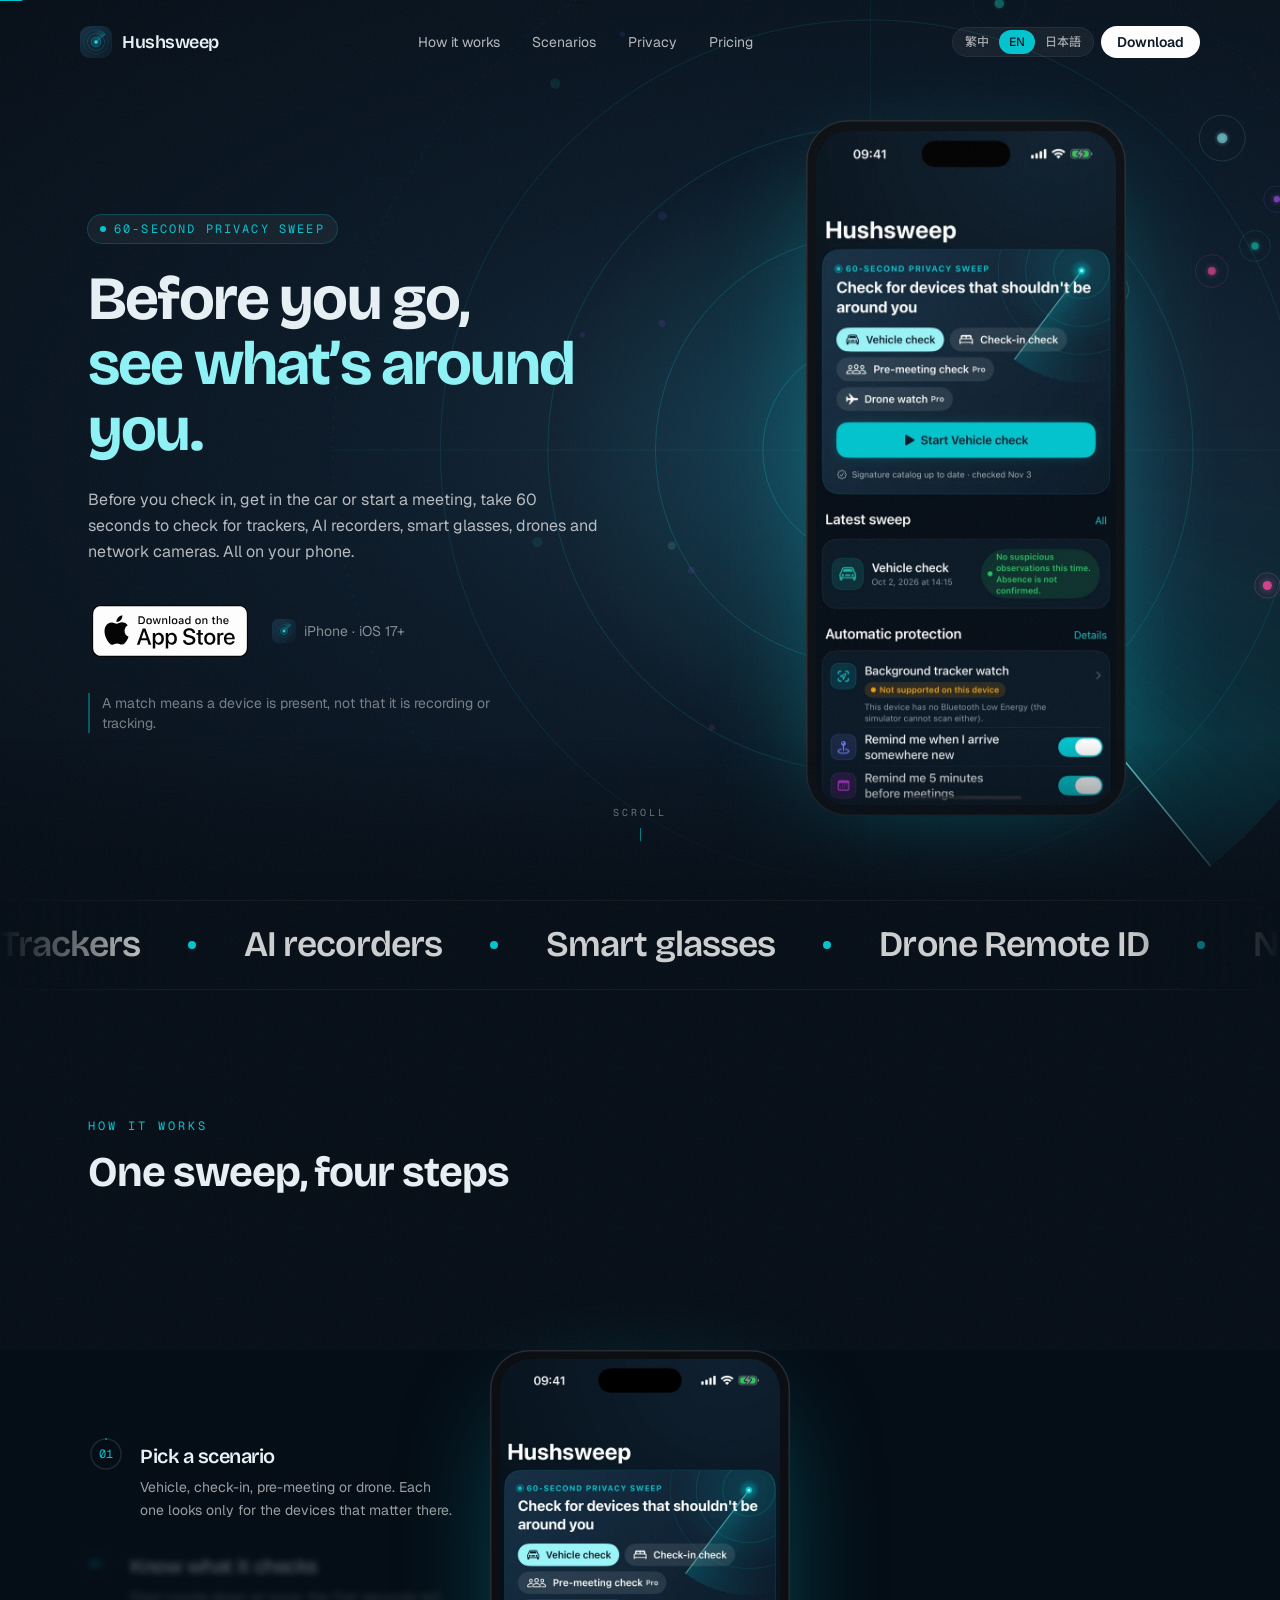
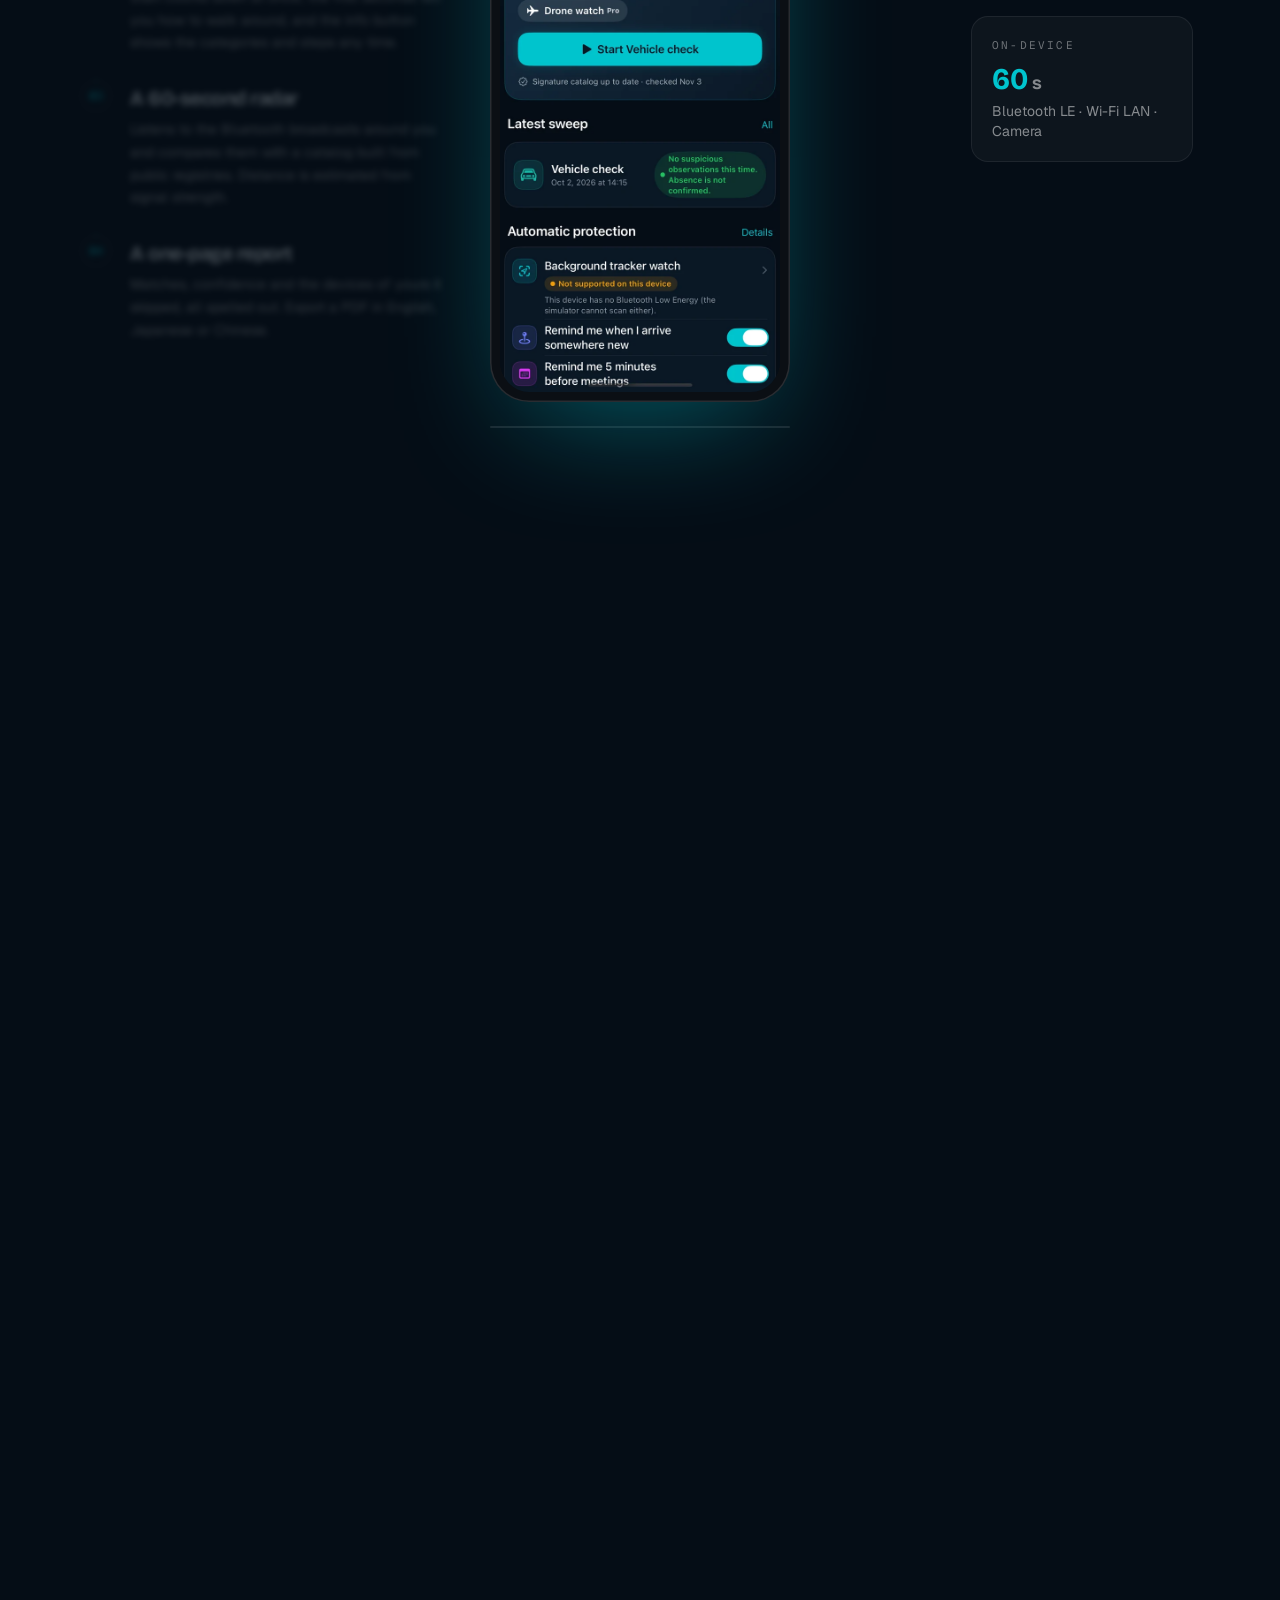
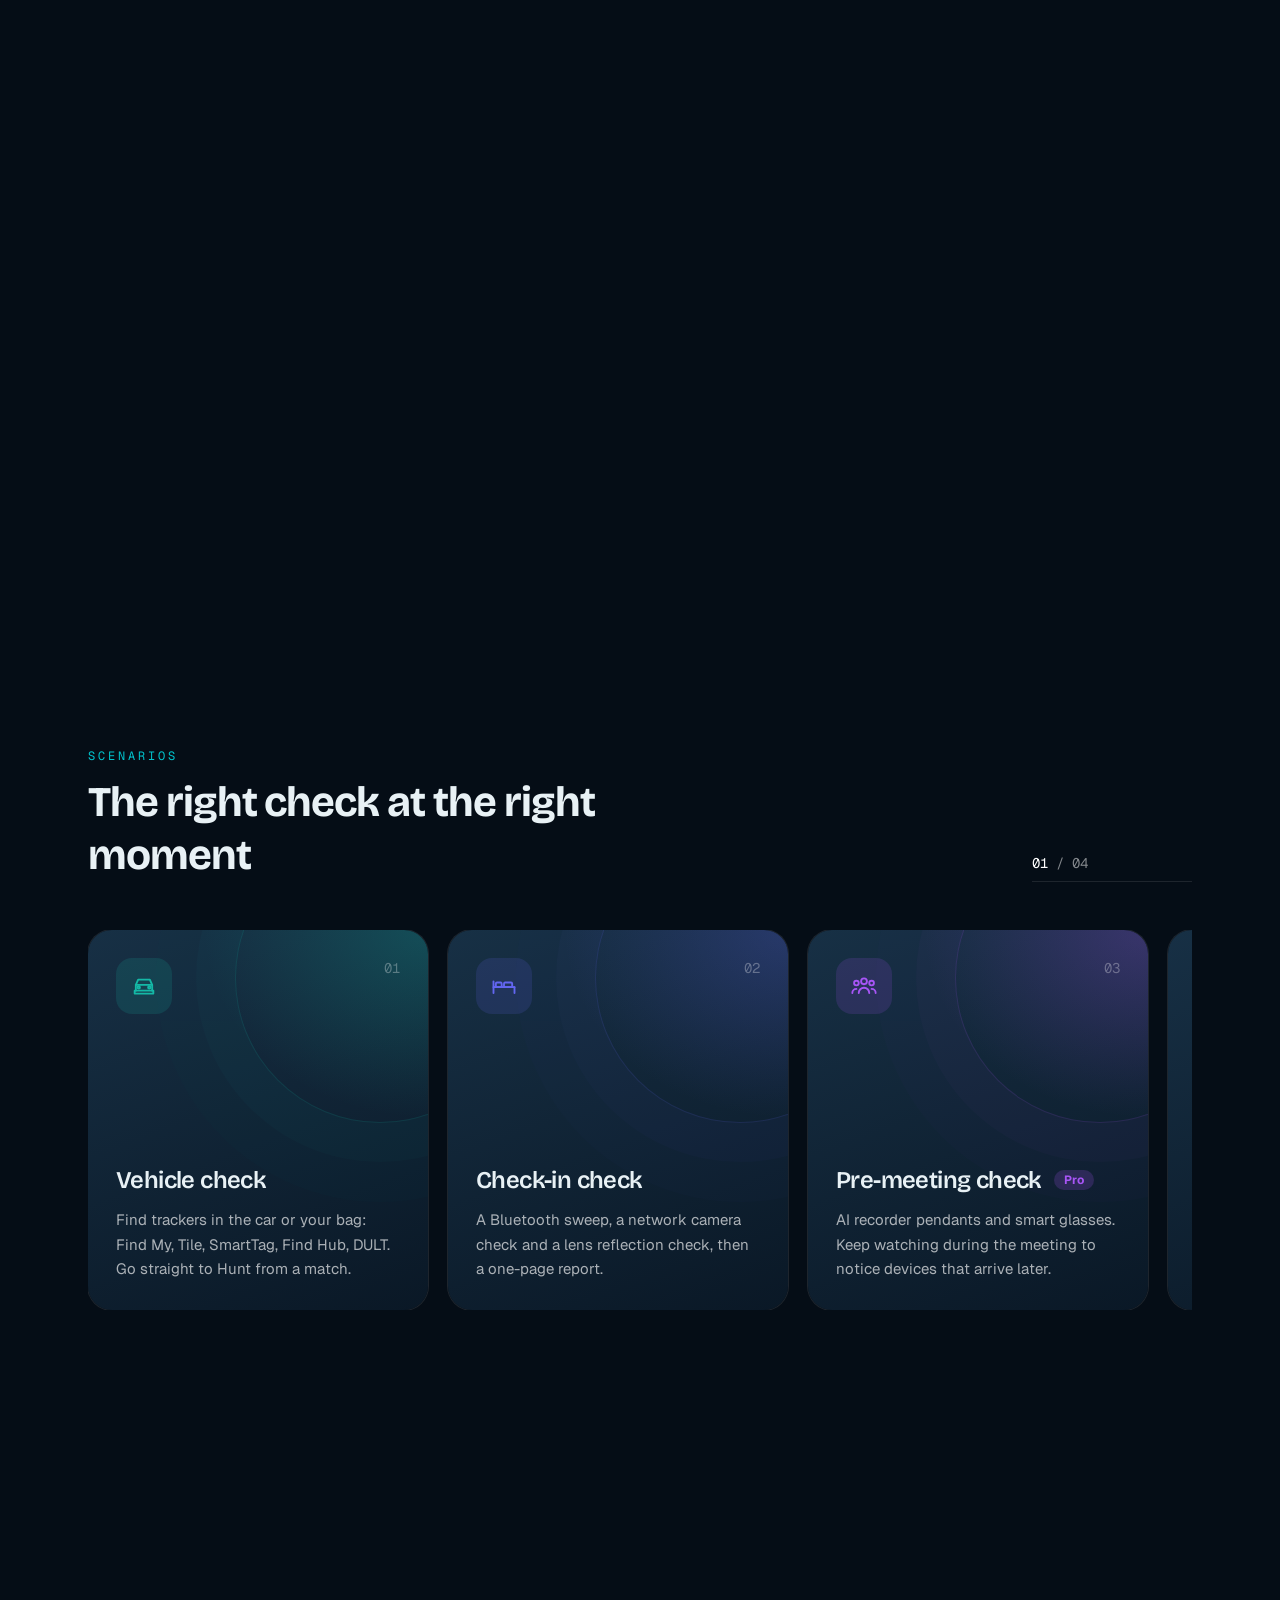
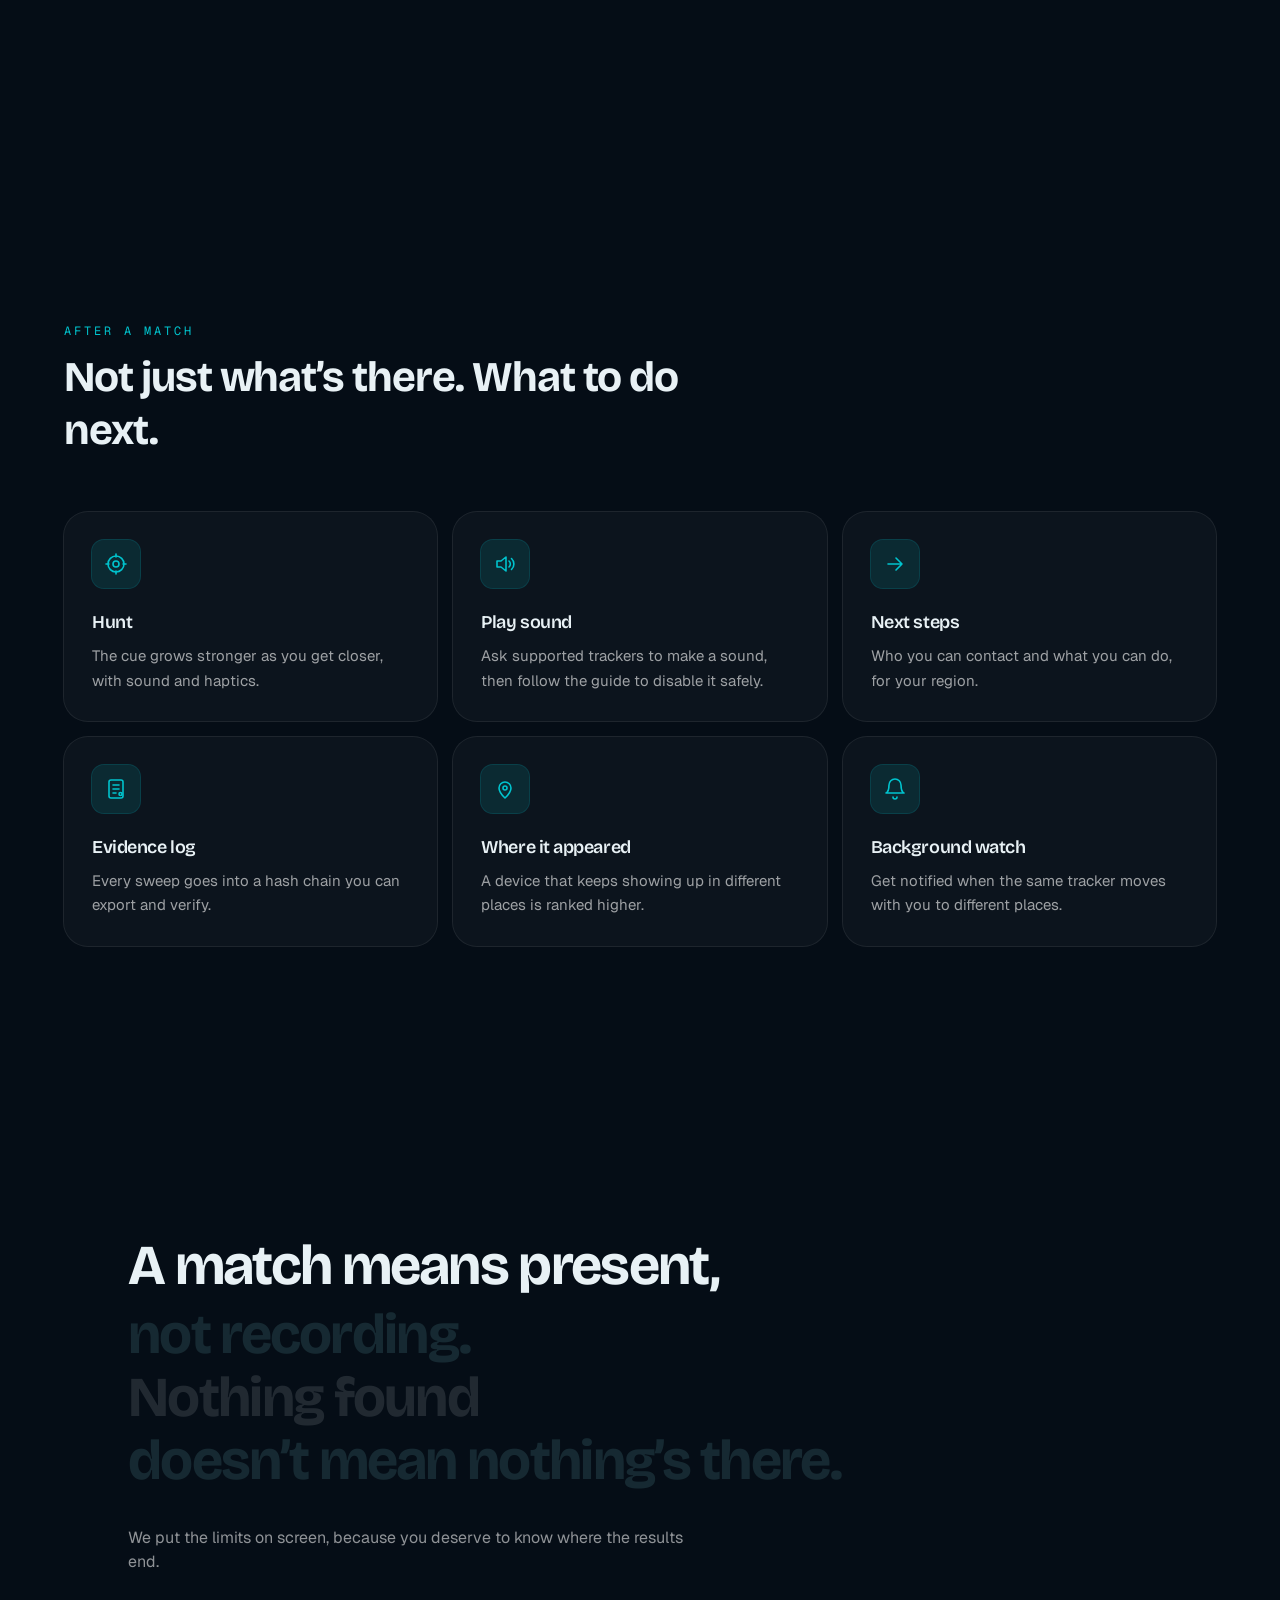
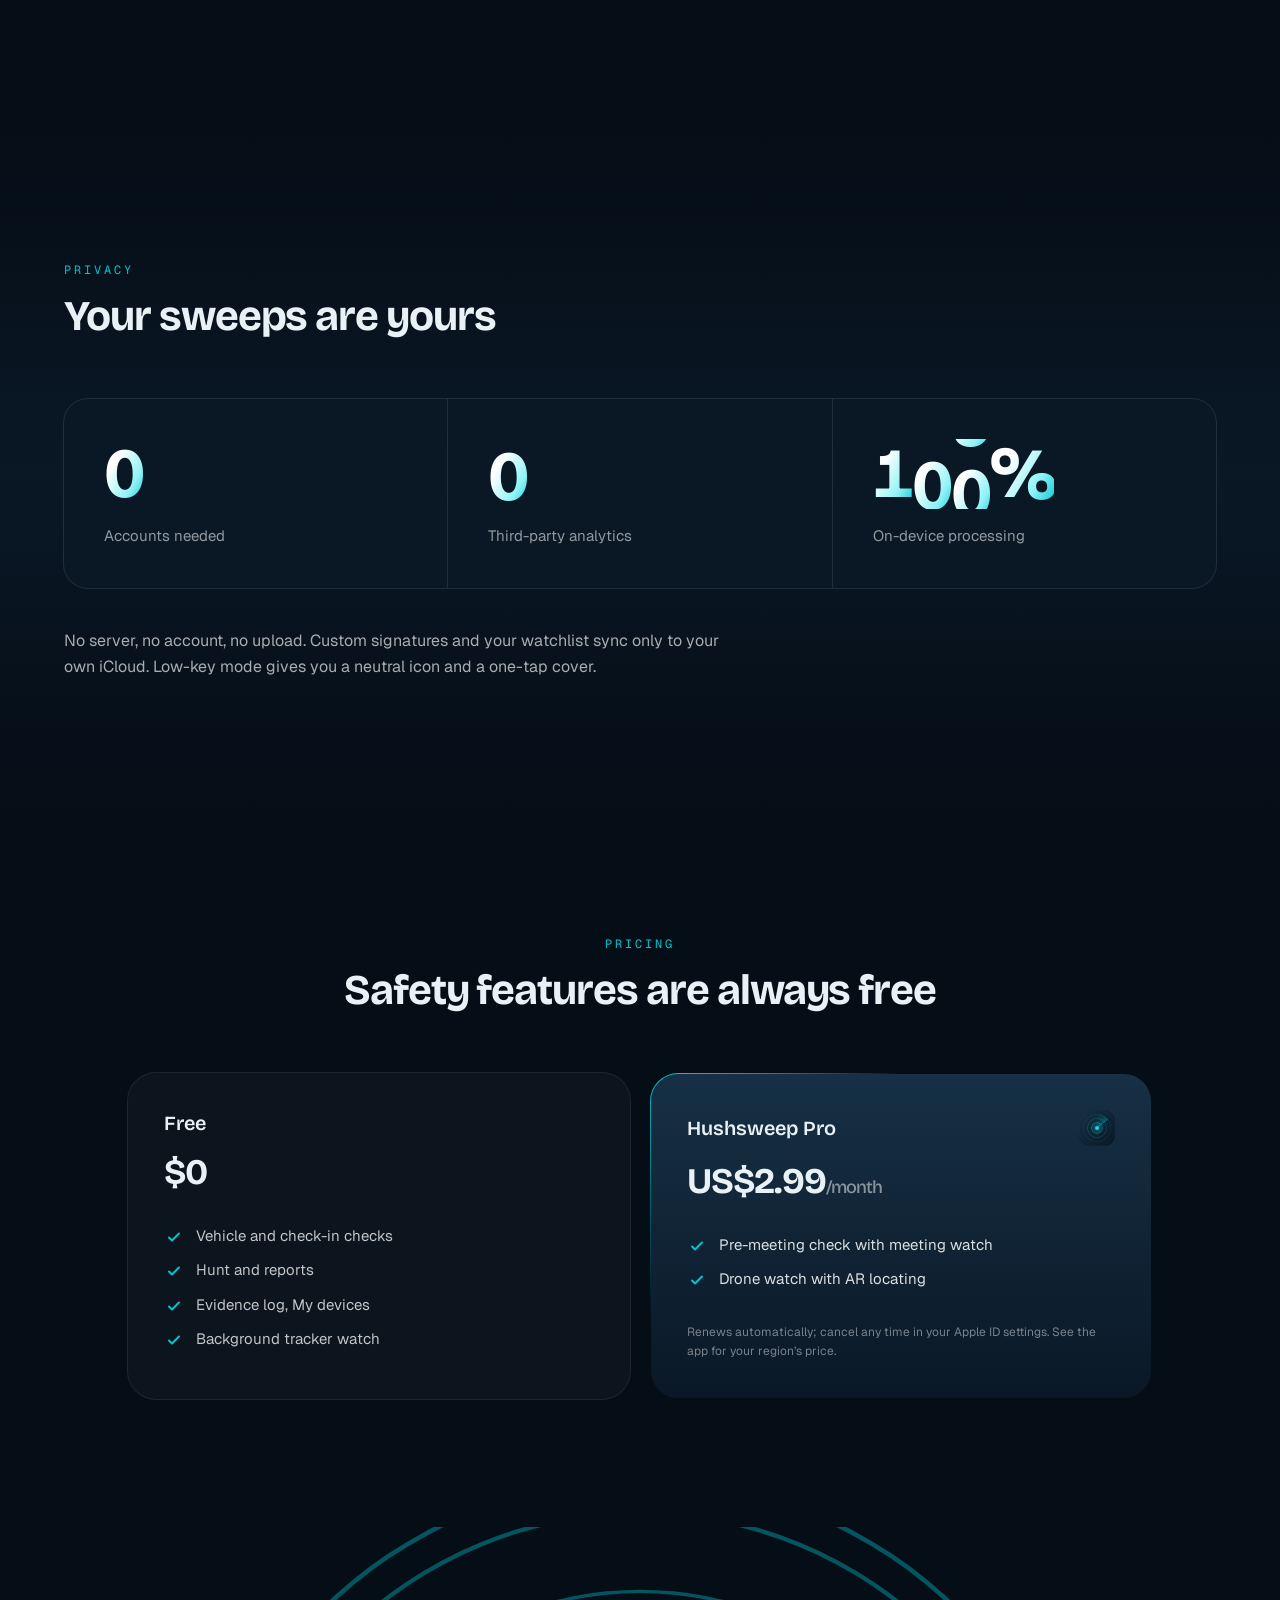
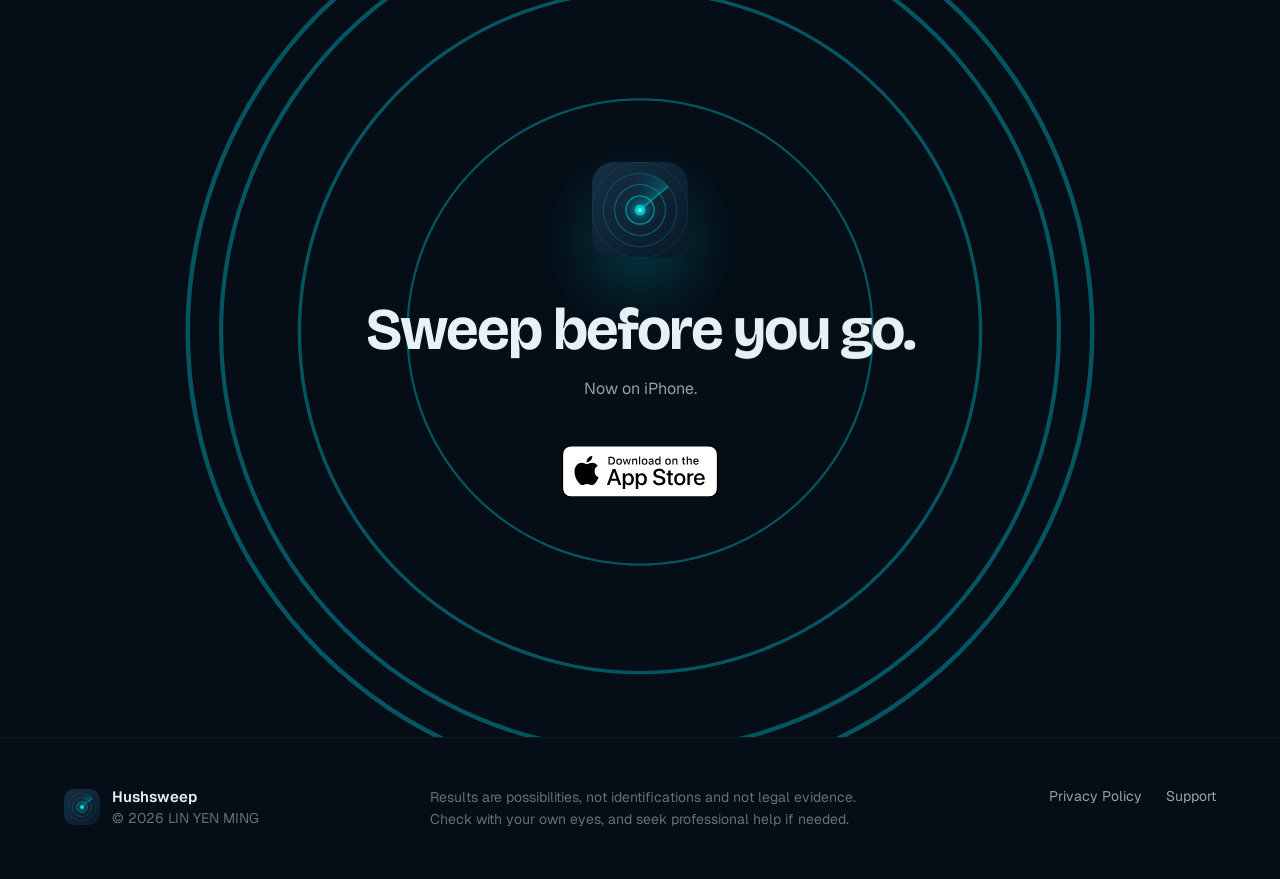
==== docs/index.html @ b42fe56f "Website: 146db55 2026-11-03" ====
<!doctype html>
<html lang="zh-Hant">
  <head>
    <meta charset="UTF-8" />
    <meta name="viewport" content="width=device-width, initial-scale=1.0" />
    <title>Hushsweep — 出門之前，先看看誰在場</title>
    <meta name="description" content="入住、上車、開會前，花 60 秒檢查身邊的追蹤器、AI 錄音裝置、智慧眼鏡、無人機與區網攝影機。全部在 iPhone 上完成，不需要帳號，資料不上傳。" />
    <meta name="theme-color" content="#0a1826" />
    <!-- Link previews (LINE, iMessage, X): absolute URLs, and a dark 1200x630 picture so the
         preview is not the icon on a white card. The picture is public/og.jpg, cut from
         appstore/creative/zh-Hant/main.png. -->
    <meta property="og:type" content="website" />
    <meta property="og:url" content="https://ivan9527945.github.io/sweep-signatures/" />
    <meta property="og:title" content="Hushsweep — 出門之前，先看看誰在場" />
    <meta property="og:description" content="60 秒檢查身邊的追蹤器、錄音裝置、智慧眼鏡、無人機與攝影機。全部在手機上完成。" />
    <meta property="og:image" content="https://ivan9527945.github.io/sweep-signatures/og.jpg" />
    <meta property="og:image:width" content="1200" />
    <meta property="og:image:height" content="630" />
    <meta property="og:image:alt" content="Hushsweep：出門前，花 60 秒看看身邊有哪些裝置在場" />
    <meta name="twitter:card" content="summary_large_image" />
    <meta name="twitter:title" content="Hushsweep — 出門之前，先看看誰在場" />
    <meta name="twitter:description" content="60 秒檢查身邊的追蹤器、錄音裝置、智慧眼鏡、無人機與攝影機。全部在手機上完成。" />
    <meta name="twitter:image" content="https://ivan9527945.github.io/sweep-signatures/og.jpg" />
    <meta name="apple-itunes-app" content="app-id=6818129478" />
    <link rel="icon" href="./favicon.png" />
    <link rel="apple-touch-icon" href="./apple-touch-icon.png" />
    <link rel="preconnect" href="https://fonts.googleapis.com" />
    <link rel="preconnect" href="https://fonts.gstatic.com" crossorigin />
    <link href="https://fonts.googleapis.com/css2?family=Bricolage+Grotesque:opsz,wght@12..96,500..800&family=Geist:wght@400;500;600&family=Geist+Mono:wght@400;500&family=Noto+Sans+TC:wght@400;500;700&family=Noto+Sans+JP:wght@400;500;700&display=swap" rel="stylesheet" />
    <script type="module" crossorigin src="./assets/index-B9QS-RJq.js"></script>
    <link rel="modulepreload" crossorigin href="./assets/gsap-usW-n9ON.js">
    <link rel="modulepreload" crossorigin href="./assets/react-C9H1FfiJ.js">
    <link rel="modulepreload" crossorigin href="./assets/motion-DQWAcm2H.js">
    <link rel="stylesheet" crossorigin href="./assets/index-D4SB1eml.css">
  </head>
  <body>
    <div id="root"></div>
  </body>
</html>
---- docs/assets/index-D4SB1eml.css ----
/*! tailwindcss v4.3.3 | MIT License | https://tailwindcss.com */@layer properties{@supports (((-webkit-hyphens:none)) and (not (margin-trim:inline))) or ((-moz-orient:inline) and (not (color:rgb(from red r g b)))){*,:before,:after,::backdrop{--tw-translate-x:0;--tw-translate-y:0;--tw-translate-z:0;--tw-scale-x:1;--tw-scale-y:1;--tw-scale-z:1;--tw-rotate-x:initial;--tw-rotate-y:initial;--tw-rotate-z:initial;--tw-skew-x:initial;--tw-skew-y:initial;--tw-space-y-reverse:0;--tw-border-style:solid;--tw-gradient-position:initial;--tw-gradient-from:#0000;--tw-gradient-via:#0000;--tw-gradient-to:#0000;--tw-gradient-stops:initial;--tw-gradient-via-stops:initial;--tw-gradient-from-position:0%;--tw-gradient-via-position:50%;--tw-gradient-to-position:100%;--tw-leading:initial;--tw-font-weight:initial;--tw-tracking:initial;--tw-ordinal:initial;--tw-slashed-zero:initial;--tw-numeric-figure:initial;--tw-numeric-spacing:initial;--tw-numeric-fraction:initial;--tw-shadow:0 0 #0000;--tw-shadow-color:initial;--tw-shadow-alpha:100%;--tw-inset-shadow:0 0 #0000;--tw-inset-shadow-color:initial;--tw-inset-shadow-alpha:100%;--tw-ring-color:initial;--tw-ring-shadow:0 0 #0000;--tw-inset-ring-color:initial;--tw-inset-ring-shadow:0 0 #0000;--tw-ring-inset:initial;--tw-ring-offset-width:0px;--tw-ring-offset-color:#fff;--tw-ring-offset-shadow:0 0 #0000;--tw-blur:initial;--tw-brightness:initial;--tw-contrast:initial;--tw-grayscale:initial;--tw-hue-rotate:initial;--tw-invert:initial;--tw-opacity:initial;--tw-saturate:initial;--tw-sepia:initial;--tw-drop-shadow:initial;--tw-drop-shadow-color:initial;--tw-drop-shadow-alpha:100%;--tw-drop-shadow-size:initial;--tw-backdrop-blur:initial;--tw-backdrop-brightness:initial;--tw-backdrop-contrast:initial;--tw-backdrop-grayscale:initial;--tw-backdrop-hue-rotate:initial;--tw-backdrop-invert:initial;--tw-backdrop-opacity:initial;--tw-backdrop-saturate:initial;--tw-backdrop-sepia:initial;--tw-duration:initial}}}@layer theme{:root,:host{--font-sans:"Geist", "Noto Sans TC", "PingFang TC", system-ui, sans-serif;--font-mono:"Geist Mono", ui-monospace, monospace;--color-black:#000;--color-white:#fff;--spacing:.25rem;--container-sm:24rem;--container-md:28rem;--container-lg:32rem;--container-xl:36rem;--container-2xl:42rem;--container-3xl:48rem;--container-5xl:64rem;--container-6xl:72rem;--text-xs:.75rem;--text-xs--line-height:calc(1 / .75);--text-sm:.875rem;--text-sm--line-height:calc(1.25 / .875);--text-base:1rem;--text-base--line-height: 1.5 ;--text-lg:1.125rem;--text-lg--line-height:calc(1.75 / 1.125);--text-xl:1.25rem;--text-xl--line-height:calc(1.75 / 1.25);--text-2xl:1.5rem;--text-2xl--line-height:calc(2 / 1.5);--text-3xl:1.875rem;--text-3xl--line-height: 1.2 ;--text-4xl:2.25rem;--text-4xl--line-height:calc(2.5 / 2.25);--font-weight-medium:500;--font-weight-semibold:600;--font-weight-bold:700;--tracking-tight:-.025em;--leading-tight:1.25;--leading-relaxed:1.625;--radius-md:.375rem;--radius-xl:.75rem;--radius-2xl:1rem;--radius-3xl:1.5rem;--animate-pulse:pulse 2s cubic-bezier(.4, 0, .6, 1) infinite;--blur-xl:24px;--default-transition-duration:.15s;--default-transition-timing-function:cubic-bezier(.4, 0, .2, 1);--default-font-family:var(--font-sans);--default-mono-font-family:var(--font-mono);--color-ink:#0a1826;--color-ink-raised:#173045;--color-ink-deep:#050d16;--color-teal:#00c4ce;--color-teal-soft:#8ef3f6;--font-display:"Bricolage Grotesque", "Noto Sans TC", "PingFang TC", system-ui, sans-serif}}@layer base{*,:after,:before,::backdrop{box-sizing:border-box;border:0 solid;margin:0;padding:0}::file-selector-button{box-sizing:border-box;border:0 solid;margin:0;padding:0}html,:host{-webkit-text-size-adjust:100%;-moz-tab-size:4;tab-size:4;line-height:1.5;font-family:var(--default-font-family,-apple-system, BlinkMacSystemFont, "Segoe UI", Roboto, "Helvetica Neue", "Noto Sans", Arial, sans-serif, "Apple Color Emoji", "Segoe UI Emoji", "Segoe UI Symbol", "Noto Color Emoji");font-feature-settings:var(--default-font-feature-settings,normal);font-variation-settings:var(--default-font-variation-settings,normal);-webkit-tap-highlight-color:transparent}hr{height:0;color:inherit;border-top-width:1px}abbr:where([title]){-webkit-text-decoration:underline dotted;text-decoration:underline dotted}h1,h2,h3,h4,h5,h6{font-size:inherit;font-weight:inherit}a{color:inherit;-webkit-text-decoration:inherit;text-decoration:inherit}b,strong{font-weight:bolder}code,kbd,samp,pre{font-family:var(--default-mono-font-family,ui-monospace, SFMono-Regular, Menlo, Monaco, Consolas, "Liberation Mono", "Courier New", monospace);font-feature-settings:var(--default-mono-font-feature-settings,normal);font-variation-settings:var(--default-mono-font-variation-settings,normal);font-size:1em}small{font-size:80%}sub,sup{vertical-align:baseline;font-size:75%;line-height:0;position:relative}sub{bottom:-.25em}sup{top:-.5em}table{text-indent:0;border-color:inherit;border-collapse:collapse}:-moz-focusring:where(:not(iframe)){outline:auto}progress{vertical-align:baseline}summary{display:list-item}ol,ul,menu{list-style:none}img,svg,video,canvas,audio,iframe,embed,object{vertical-align:middle;display:block}img,video{max-width:100%;height:auto}button,input,select,optgroup,textarea{font:inherit;font-feature-settings:inherit;font-variation-settings:inherit;letter-spacing:inherit;color:inherit;opacity:1;background-color:#0000;border-radius:0}::file-selector-button{font:inherit;font-feature-settings:inherit;font-variation-settings:inherit;letter-spacing:inherit;color:inherit;opacity:1;background-color:#0000;border-radius:0}:where(select:is([multiple],[size])) optgroup{font-weight:bolder}:where(select:is([multiple],[size])) optgroup option{padding-inline-start:20px}::file-selector-button{margin-inline-end:4px}::placeholder{opacity:1}@supports (not ((-webkit-appearance:-apple-pay-button))) or (contain-intrinsic-size:1px){::placeholder{color:currentColor}@supports (color:color-mix(in lab,red,red)){::placeholder{color:color-mix(in oklab,currentcolor 50%,transparent)}}}textarea{resize:vertical}::-webkit-search-decoration{-webkit-appearance:none}::-webkit-date-and-time-value{min-height:1lh;text-align:inherit}::-webkit-datetime-edit{display:inline-flex}::-webkit-datetime-edit-fields-wrapper{padding:0}::-webkit-datetime-edit{padding-block:0}::-webkit-datetime-edit-year-field{padding-block:0}::-webkit-datetime-edit-month-field{padding-block:0}::-webkit-datetime-edit-day-field{padding-block:0}::-webkit-datetime-edit-hour-field{padding-block:0}::-webkit-datetime-edit-minute-field{padding-block:0}::-webkit-datetime-edit-second-field{padding-block:0}::-webkit-datetime-edit-millisecond-field{padding-block:0}::-webkit-datetime-edit-meridiem-field{padding-block:0}::-webkit-calendar-picker-indicator{line-height:1}:-moz-ui-invalid{box-shadow:none}button,input:where([type=button],[type=reset],[type=submit]){-webkit-appearance:button;-moz-appearance:button;appearance:button}::file-selector-button{-webkit-appearance:button;-moz-appearance:button;appearance:button}::-webkit-inner-spin-button{height:auto}::-webkit-outer-spin-button{height:auto}[hidden]:where(:not([hidden=until-found])){display:none!important}}@layer components;@layer utilities{.pointer-events-none{pointer-events:none}.visible{visibility:visible}.absolute{position:absolute}.fixed{position:fixed}.relative{position:relative}.inset-0{top:0;right:0;bottom:0;left:0}.inset-\[-50\%\]{top:-50%;right:-50%;bottom:-50%;left:-50%}.inset-x-0{inset-inline:0}.-top-24{top:calc(var(--spacing) * -24)}.top-0{top:0}.top-1\.5{top:calc(var(--spacing) * 1.5)}.top-1\/2{top:50%}.top-2\.5{top:calc(var(--spacing) * 2.5)}.-right-24{right:calc(var(--spacing) * -24)}.bottom-0{bottom:0}.bottom-8{bottom:calc(var(--spacing) * 8)}.left-0{left:0}.left-1\/2{left:50%}.z-50{z-index:50}.order-1{order:1}.order-2{order:2}.order-3{order:3}.mx-auto{margin-inline:auto}.mt-0\.5{margin-top:calc(var(--spacing) * .5)}.mt-1{margin-top:var(--spacing)}.mt-1\.5{margin-top:calc(var(--spacing) * 1.5)}.mt-2{margin-top:calc(var(--spacing) * 2)}.mt-3{margin-top:calc(var(--spacing) * 3)}.mt-4{margin-top:calc(var(--spacing) * 4)}.mt-5{margin-top:calc(var(--spacing) * 5)}.mt-6{margin-top:calc(var(--spacing) * 6)}.mt-8{margin-top:calc(var(--spacing) * 8)}.mt-9{margin-top:calc(var(--spacing) * 9)}.mt-10{margin-top:calc(var(--spacing) * 10)}.mt-12{margin-top:calc(var(--spacing) * 12)}.mt-14{margin-top:calc(var(--spacing) * 14)}.mb-6{margin-bottom:calc(var(--spacing) * 6)}.ml-auto{margin-left:auto}.block{display:block}.flex{display:flex}.grid{display:grid}.hidden{display:none}.inline-block{display:inline-block}.inline-flex{display:inline-flex}.aspect-\[660\/1434\]{aspect-ratio:660/1434}.h-0\.5{height:calc(var(--spacing) * .5)}.h-1\.5{height:calc(var(--spacing) * 1.5)}.h-2{height:calc(var(--spacing) * 2)}.h-3{height:calc(var(--spacing) * 3)}.h-5{height:calc(var(--spacing) * 5)}.h-6{height:calc(var(--spacing) * 6)}.h-7{height:calc(var(--spacing) * 7)}.h-8{height:calc(var(--spacing) * 8)}.h-9{height:calc(var(--spacing) * 9)}.h-10{height:calc(var(--spacing) * 10)}.h-12{height:calc(var(--spacing) * 12)}.h-14{height:calc(var(--spacing) * 14)}.h-24{height:calc(var(--spacing) * 24)}.h-40{height:calc(var(--spacing) * 40)}.h-72{height:calc(var(--spacing) * 72)}.h-\[1em\]{height:1em}.h-\[52px\]{height:52px}.h-\[100svh\]{height:100svh}.h-\[200px\]{height:200px}.h-\[600px\]{height:600px}.h-\[900px\]{height:900px}.h-full{height:100%}.h-px{height:1px}.min-h-\[90svh\]{min-height:90svh}.min-h-\[100svh\]{min-height:100svh}.min-h-\[150px\]{min-height:150px}.min-h-\[280px\]{min-height:280px}.w-1\.5{width:calc(var(--spacing) * 1.5)}.w-2{width:calc(var(--spacing) * 2)}.w-4{width:calc(var(--spacing) * 4)}.w-5{width:calc(var(--spacing) * 5)}.w-6{width:calc(var(--spacing) * 6)}.w-7{width:calc(var(--spacing) * 7)}.w-8{width:calc(var(--spacing) * 8)}.w-9{width:calc(var(--spacing) * 9)}.w-12{width:calc(var(--spacing) * 12)}.w-14{width:calc(var(--spacing) * 14)}.w-24{width:calc(var(--spacing) * 24)}.w-40{width:calc(var(--spacing) * 40)}.w-72{width:calc(var(--spacing) * 72)}.w-\[200px\]{width:200px}.w-\[600px\]{width:600px}.w-\[900px\]{width:900px}.w-\[min\(46vw\,300px\)\]{width:min(46vw,300px)}.w-\[min\(72vw\,320px\)\]{width:min(72vw,320px)}.w-auto{width:auto}.w-full{width:100%}.w-max{width:max-content}.w-px{width:1px}.max-w-2xl{max-width:var(--container-2xl)}.max-w-3xl{max-width:var(--container-3xl)}.max-w-5xl{max-width:var(--container-5xl)}.max-w-6xl{max-width:var(--container-6xl)}.max-w-\[220px\]{max-width:220px}.max-w-lg{max-width:var(--container-lg)}.max-w-md{max-width:var(--container-md)}.max-w-sm{max-width:var(--container-sm)}.max-w-xl{max-width:var(--container-xl)}.flex-1{flex:1}.flex-none{flex:none}.origin-left{transform-origin:0}.-translate-x-1\/2{--tw-translate-x: -50% ;translate:var(--tw-translate-x) var(--tw-translate-y)}.-translate-y-1\/2{--tw-translate-y: -50% ;translate:var(--tw-translate-x) var(--tw-translate-y)}.scale-x-0{--tw-scale-x:0%;scale:var(--tw-scale-x) var(--tw-scale-y)}.-rotate-45{rotate:-45deg}.-rotate-90{rotate:-90deg}.rotate-45{rotate:45deg}.transform{transform:var(--tw-rotate-x,) var(--tw-rotate-y,) var(--tw-rotate-z,) var(--tw-skew-x,) var(--tw-skew-y,)}.animate-\[marquee_32s_linear_infinite\]{animation:32s linear infinite marquee}.animate-\[spin_6s_linear_infinite\]{animation:6s linear infinite spin}.animate-pulse{animation:var(--animate-pulse)}.resize{resize:both}.flex-col{flex-direction:column}.flex-wrap{flex-wrap:wrap}.place-items-center{place-items:center}.items-baseline{align-items:baseline}.items-center{align-items:center}.items-end{align-items:flex-end}.items-start{align-items:flex-start}.justify-between{justify-content:space-between}.justify-center{justify-content:center}.gap-1{gap:var(--spacing)}.gap-2{gap:calc(var(--spacing) * 2)}.gap-2\.5{gap:calc(var(--spacing) * 2.5)}.gap-3{gap:calc(var(--spacing) * 3)}.gap-4{gap:calc(var(--spacing) * 4)}.gap-5{gap:calc(var(--spacing) * 5)}.gap-6{gap:calc(var(--spacing) * 6)}.gap-8{gap:calc(var(--spacing) * 8)}.gap-10{gap:calc(var(--spacing) * 10)}.gap-12{gap:calc(var(--spacing) * 12)}.gap-px{gap:1px}:where(.space-y-3>:not(:last-child)){--tw-space-y-reverse:0;margin-block-start:calc(calc(var(--spacing) * 3) * var(--tw-space-y-reverse));margin-block-end:calc(calc(var(--spacing) * 3) * calc(1 - var(--tw-space-y-reverse)))}.overflow-hidden{overflow:hidden}.rounded{border-radius:.25rem}.rounded-2xl{border-radius:var(--radius-2xl)}.rounded-3xl{border-radius:var(--radius-3xl)}.rounded-\[9px\]{border-radius:9px}.rounded-\[10\.5\%\/4\.9\%\]{border-radius:10.5%/4.9%}.rounded-\[10px\]{border-radius:10px}.rounded-\[13\%\/6\%\]{border-radius:13%/6%}.rounded-\[22px\]{border-radius:22px}.rounded-\[24px\]{border-radius:24px}.rounded-\[27px\]{border-radius:27px}.rounded-\[28px\]{border-radius:28px}.rounded-full{border-radius:3.40282e38px}.rounded-md{border-radius:var(--radius-md)}.rounded-xl{border-radius:var(--radius-xl)}.border-y{border-block-style:var(--tw-border-style);border-block-width:1px}.border-t{border-top-style:var(--tw-border-style);border-top-width:1px}.border-l-2{border-left-style:var(--tw-border-style);border-left-width:2px}.border-teal\/40{border-color:#00c4ce66}@supports (color:color-mix(in lab,red,red)){.border-teal\/40{border-color:color-mix(in oklab,var(--color-teal) 40%,transparent)}}.border-white\/5{border-color:#ffffff0d}@supports (color:color-mix(in lab,red,red)){.border-white\/5{border-color:color-mix(in oklab,var(--color-white) 5%,transparent)}}.border-white\/10{border-color:#ffffff1a}@supports (color:color-mix(in lab,red,red)){.border-white\/10{border-color:color-mix(in oklab,var(--color-white) 10%,transparent)}}.bg-\[\#0b0f14\]{background-color:#0b0f14}.bg-ink{background-color:var(--color-ink)}.bg-ink-deep{background-color:var(--color-ink-deep)}.bg-ink\/70{background-color:#0a1826b3}@supports (color:color-mix(in lab,red,red)){.bg-ink\/70{background-color:color-mix(in oklab,var(--color-ink) 70%,transparent)}}.bg-ink\/95{background-color:#0a1826f2}@supports (color:color-mix(in lab,red,red)){.bg-ink\/95{background-color:color-mix(in oklab,var(--color-ink) 95%,transparent)}}.bg-teal{background-color:var(--color-teal)}.bg-teal\/12{background-color:#00c4ce1f}@supports (color:color-mix(in lab,red,red)){.bg-teal\/12{background-color:color-mix(in oklab,var(--color-teal) 12%,transparent)}}.bg-teal\/60{background-color:#00c4ce99}@supports (color:color-mix(in lab,red,red)){.bg-teal\/60{background-color:color-mix(in oklab,var(--color-teal) 60%,transparent)}}.bg-white{background-color:var(--color-white)}.bg-white\/5{background-color:#ffffff0d}@supports (color:color-mix(in lab,red,red)){.bg-white\/5{background-color:color-mix(in oklab,var(--color-white) 5%,transparent)}}.bg-white\/10{background-color:#ffffff1a}@supports (color:color-mix(in lab,red,red)){.bg-white\/10{background-color:color-mix(in oklab,var(--color-white) 10%,transparent)}}.bg-white\/\[\.03\]{background-color:#ffffff08}@supports (color:color-mix(in lab,red,red)){.bg-white\/\[\.03\]{background-color:color-mix(in oklab,var(--color-white) 3%,transparent)}}.bg-gradient-to-b{--tw-gradient-position:to bottom in oklab;background-image:linear-gradient(var(--tw-gradient-stops))}.bg-\[conic-gradient\(from_0deg\,transparent_0_70\%\,\#00c4ce_85\%\,transparent_100\%\)\]{background-image:conic-gradient(from 0deg,transparent 0 70%,#00c4ce 85%,transparent 100%)}.bg-\[radial-gradient\(ellipse_at_70\%_50\%\,\#173045_0\%\,\#0a1826_45\%\,\#050d16_100\%\)\]{background-image:radial-gradient(at 70%,#173045,#0a1826 45%,#050d16)}.from-ink-deep{--tw-gradient-from:var(--color-ink-deep);--tw-gradient-stops:var(--tw-gradient-via-stops,var(--tw-gradient-position), var(--tw-gradient-from) var(--tw-gradient-from-position), var(--tw-gradient-to) var(--tw-gradient-to-position))}.from-ink-raised{--tw-gradient-from:var(--color-ink-raised);--tw-gradient-stops:var(--tw-gradient-via-stops,var(--tw-gradient-position), var(--tw-gradient-from) var(--tw-gradient-from-position), var(--tw-gradient-to) var(--tw-gradient-to-position))}.from-transparent{--tw-gradient-from:transparent;--tw-gradient-stops:var(--tw-gradient-via-stops,var(--tw-gradient-position), var(--tw-gradient-from) var(--tw-gradient-from-position), var(--tw-gradient-to) var(--tw-gradient-to-position))}.via-ink{--tw-gradient-via:var(--color-ink);--tw-gradient-via-stops:var(--tw-gradient-position), var(--tw-gradient-from) var(--tw-gradient-from-position), var(--tw-gradient-via) var(--tw-gradient-via-position), var(--tw-gradient-to) var(--tw-gradient-to-position);--tw-gradient-stops:var(--tw-gradient-via-stops)}.to-ink{--tw-gradient-to:var(--color-ink);--tw-gradient-stops:var(--tw-gradient-via-stops,var(--tw-gradient-position), var(--tw-gradient-from) var(--tw-gradient-from-position), var(--tw-gradient-to) var(--tw-gradient-to-position))}.to-ink-deep{--tw-gradient-to:var(--color-ink-deep);--tw-gradient-stops:var(--tw-gradient-via-stops,var(--tw-gradient-position), var(--tw-gradient-from) var(--tw-gradient-from-position), var(--tw-gradient-to) var(--tw-gradient-to-position))}.\[mask-image\:linear-gradient\(90deg\,transparent\,\#000_12\%\,\#000_88\%\,transparent\)\]{-webkit-mask-image:linear-gradient(90deg,#0000,#000 12% 88%,#0000);mask-image:linear-gradient(90deg,#0000,#000 12%,#000 88%,#0000)}.object-cover{object-fit:cover}.p-0\.5{padding:calc(var(--spacing) * .5)}.p-1{padding:var(--spacing)}.p-3{padding:calc(var(--spacing) * 3)}.p-5{padding:calc(var(--spacing) * 5)}.p-7{padding:calc(var(--spacing) * 7)}.p-9{padding:calc(var(--spacing) * 9)}.p-10{padding:calc(var(--spacing) * 10)}.p-\[3\.2\%\]{padding:3.2%}.p-px{padding:1px}.px-2\.5{padding-inline:calc(var(--spacing) * 2.5)}.px-3{padding-inline:calc(var(--spacing) * 3)}.px-3\.5{padding-inline:calc(var(--spacing) * 3.5)}.px-4{padding-inline:calc(var(--spacing) * 4)}.px-6{padding-inline:calc(var(--spacing) * 6)}.py-0\.5{padding-block:calc(var(--spacing) * .5)}.py-1{padding-block:var(--spacing)}.py-1\.5{padding-block:calc(var(--spacing) * 1.5)}.py-2{padding-block:calc(var(--spacing) * 2)}.py-2\.5{padding-block:calc(var(--spacing) * 2.5)}.py-3{padding-block:calc(var(--spacing) * 3)}.py-6{padding-block:calc(var(--spacing) * 6)}.py-12{padding-block:calc(var(--spacing) * 12)}.py-24{padding-block:calc(var(--spacing) * 24)}.py-32{padding-block:calc(var(--spacing) * 32)}.py-40{padding-block:calc(var(--spacing) * 40)}.pt-1\.5{padding-top:calc(var(--spacing) * 1.5)}.pt-3{padding-top:calc(var(--spacing) * 3)}.pt-4{padding-top:calc(var(--spacing) * 4)}.pt-14{padding-top:calc(var(--spacing) * 14)}.pt-28{padding-top:calc(var(--spacing) * 28)}.pt-32{padding-top:calc(var(--spacing) * 32)}.pr-12{padding-right:calc(var(--spacing) * 12)}.pb-10{padding-bottom:calc(var(--spacing) * 10)}.pb-16{padding-bottom:calc(var(--spacing) * 16)}.pl-3{padding-left:calc(var(--spacing) * 3)}.text-center{text-align:center}.text-left{text-align:left}.align-baseline{vertical-align:baseline}.font-display{font-family:var(--font-display)}.font-mono{font-family:var(--font-mono)}.text-2xl{font-size:var(--text-2xl);line-height:var(--tw-leading,var(--text-2xl--line-height))}.text-3xl{font-size:var(--text-3xl);line-height:var(--tw-leading,var(--text-3xl--line-height))}.text-4xl{font-size:var(--text-4xl);line-height:var(--tw-leading,var(--text-4xl--line-height))}.text-base{font-size:var(--text-base);line-height:var(--tw-leading,var(--text-base--line-height))}.text-lg{font-size:var(--text-lg);line-height:var(--tw-leading,var(--text-lg--line-height))}.text-sm{font-size:var(--text-sm);line-height:var(--tw-leading,var(--text-sm--line-height))}.text-xl{font-size:var(--text-xl);line-height:var(--tw-leading,var(--text-xl--line-height))}.text-xs{font-size:var(--text-xs);line-height:var(--tw-leading,var(--text-xs--line-height))}.text-\[10px\]{font-size:10px}.text-\[11px\]{font-size:11px}.text-\[15px\]{font-size:15px}.text-\[clamp\(1\.7rem\,3\.3vw\,2\.75rem\)\]{font-size:clamp(1.7rem,3.3vw,2.75rem)}.text-\[clamp\(1\.9rem\,4\.4vw\,3\.9rem\)\]{font-size:clamp(1.9rem,4.4vw,3.9rem)}.text-\[clamp\(2\.1rem\,4\.8vw\,4rem\)\]{font-size:clamp(2.1rem,4.8vw,4rem)}.text-\[clamp\(2\.8rem\,5\.5vw\,4\.4rem\)\]{font-size:clamp(2.8rem,5.5vw,4.4rem)}.text-\[clamp\(2rem\,4\.6vw\,3\.8rem\)\]{font-size:clamp(2rem,4.6vw,3.8rem)}.leading-\[1\.06\]{--tw-leading:1.06;line-height:1.06}.leading-\[1\.08\]{--tw-leading:1.08;line-height:1.08}.leading-\[1\.12\]{--tw-leading:1.12;line-height:1.12}.leading-none{--tw-leading:1;line-height:1}.leading-relaxed{--tw-leading:var(--leading-relaxed);line-height:var(--leading-relaxed)}.leading-tight{--tw-leading:var(--leading-tight);line-height:var(--leading-tight)}.font-bold{--tw-font-weight:var(--font-weight-bold);font-weight:var(--font-weight-bold)}.font-medium{--tw-font-weight:var(--font-weight-medium);font-weight:var(--font-weight-medium)}.font-semibold{--tw-font-weight:var(--font-weight-semibold);font-weight:var(--font-weight-semibold)}.tracking-\[-0\.03em\]{--tw-tracking:-.03em;letter-spacing:-.03em}.tracking-\[-0\.04em\]{--tw-tracking:-.04em;letter-spacing:-.04em}.tracking-\[-0\.025em\]{--tw-tracking:-.025em;letter-spacing:-.025em}.tracking-\[\.2em\]{--tw-tracking:.2em;letter-spacing:.2em}.tracking-\[\.3em\]{--tw-tracking:.3em;letter-spacing:.3em}.tracking-\[\.18em\]{--tw-tracking:.18em;letter-spacing:.18em}.tracking-\[\.25em\]{--tw-tracking:.25em;letter-spacing:.25em}.tracking-tight{--tw-tracking:var(--tracking-tight);letter-spacing:var(--tracking-tight)}.whitespace-nowrap{white-space:nowrap}.text-ink{color:var(--color-ink)}.text-teal{color:var(--color-teal)}.text-teal-soft{color:var(--color-teal-soft)}.text-white{color:var(--color-white)}.text-white\/30{color:#ffffff4d}@supports (color:color-mix(in lab,red,red)){.text-white\/30{color:color-mix(in oklab,var(--color-white) 30%,transparent)}}.text-white\/40{color:#fff6}@supports (color:color-mix(in lab,red,red)){.text-white\/40{color:color-mix(in oklab,var(--color-white) 40%,transparent)}}.text-white\/45{color:#ffffff73}@supports (color:color-mix(in lab,red,red)){.text-white\/45{color:color-mix(in oklab,var(--color-white) 45%,transparent)}}.text-white\/50{color:#ffffff80}@supports (color:color-mix(in lab,red,red)){.text-white\/50{color:color-mix(in oklab,var(--color-white) 50%,transparent)}}.text-white\/55{color:#ffffff8c}@supports (color:color-mix(in lab,red,red)){.text-white\/55{color:color-mix(in oklab,var(--color-white) 55%,transparent)}}.text-white\/60{color:#fff9}@supports (color:color-mix(in lab,red,red)){.text-white\/60{color:color-mix(in oklab,var(--color-white) 60%,transparent)}}.text-white\/65{color:#ffffffa6}@supports (color:color-mix(in lab,red,red)){.text-white\/65{color:color-mix(in oklab,var(--color-white) 65%,transparent)}}.text-white\/70{color:#ffffffb3}@supports (color:color-mix(in lab,red,red)){.text-white\/70{color:color-mix(in oklab,var(--color-white) 70%,transparent)}}.text-white\/75{color:#ffffffbf}@supports (color:color-mix(in lab,red,red)){.text-white\/75{color:color-mix(in oklab,var(--color-white) 75%,transparent)}}.text-white\/80{color:#fffc}@supports (color:color-mix(in lab,red,red)){.text-white\/80{color:color-mix(in oklab,var(--color-white) 80%,transparent)}}.text-white\/85{color:#ffffffd9}@supports (color:color-mix(in lab,red,red)){.text-white\/85{color:color-mix(in oklab,var(--color-white) 85%,transparent)}}.uppercase{text-transform:uppercase}.tabular-nums{--tw-numeric-spacing:tabular-nums;font-variant-numeric:var(--tw-ordinal,) var(--tw-slashed-zero,) var(--tw-numeric-figure,) var(--tw-numeric-spacing,) var(--tw-numeric-fraction,)}.opacity-0{opacity:0}.opacity-40{opacity:.4}.opacity-60{opacity:.6}.shadow-\[0_-1px_0_rgba\(0\,196\,206\,\.6\)\,0_-24px_48px_rgba\(0\,0\,0\,\.6\)\]{--tw-shadow:0 -1px 0 var(--tw-shadow-color,#00c4ce99), 0 -24px 48px var(--tw-shadow-color,#0009);box-shadow:var(--tw-inset-shadow),var(--tw-inset-ring-shadow),var(--tw-ring-offset-shadow),var(--tw-ring-shadow),var(--tw-shadow)}.shadow-\[0_30px_80px_-20px_rgba\(0\,196\,206\,\.7\)\]{--tw-shadow:0 30px 80px -20px var(--tw-shadow-color,#00c4ceb3);box-shadow:var(--tw-inset-shadow),var(--tw-inset-ring-shadow),var(--tw-ring-offset-shadow),var(--tw-ring-shadow),var(--tw-shadow)}.shadow-\[0_40px_120px_-30px_rgba\(0\,196\,206\,\.45\)\,inset_0_0_0_1\.5px_rgba\(255\,255\,255\,\.12\)\]{--tw-shadow:0 40px 120px -30px var(--tw-shadow-color,#00c4ce73), inset 0 0 0 1.5px var(--tw-shadow-color,#ffffff1f);box-shadow:var(--tw-inset-shadow),var(--tw-inset-ring-shadow),var(--tw-ring-offset-shadow),var(--tw-ring-shadow),var(--tw-shadow)}.shadow-lg{--tw-shadow:0 10px 15px -3px var(--tw-shadow-color,#0000001a), 0 4px 6px -4px var(--tw-shadow-color,#0000001a);box-shadow:var(--tw-inset-shadow),var(--tw-inset-ring-shadow),var(--tw-ring-offset-shadow),var(--tw-ring-shadow),var(--tw-shadow)}.ring,.ring-1{--tw-ring-shadow:var(--tw-ring-inset,) 0 0 0 calc(1px + var(--tw-ring-offset-width)) var(--tw-ring-color,currentcolor);box-shadow:var(--tw-inset-shadow),var(--tw-inset-ring-shadow),var(--tw-ring-offset-shadow),var(--tw-ring-shadow),var(--tw-shadow)}.shadow-black\/30{--tw-shadow-color:#0000004d}@supports (color:color-mix(in lab,red,red)){.shadow-black\/30{--tw-shadow-color:color-mix(in oklab, color-mix(in oklab, var(--color-black) 30%, transparent) var(--tw-shadow-alpha), transparent)}}.ring-teal\/25{--tw-ring-color:#00c4ce40}@supports (color:color-mix(in lab,red,red)){.ring-teal\/25{--tw-ring-color:color-mix(in oklab, var(--color-teal) 25%, transparent)}}.ring-teal\/30{--tw-ring-color:#00c4ce4d}@supports (color:color-mix(in lab,red,red)){.ring-teal\/30{--tw-ring-color:color-mix(in oklab, var(--color-teal) 30%, transparent)}}.ring-teal\/40{--tw-ring-color:#00c4ce66}@supports (color:color-mix(in lab,red,red)){.ring-teal\/40{--tw-ring-color:color-mix(in oklab, var(--color-teal) 40%, transparent)}}.ring-white\/10{--tw-ring-color:#ffffff1a}@supports (color:color-mix(in lab,red,red)){.ring-white\/10{--tw-ring-color:color-mix(in oklab, var(--color-white) 10%, transparent)}}.ring-white\/15{--tw-ring-color:#ffffff26}@supports (color:color-mix(in lab,red,red)){.ring-white\/15{--tw-ring-color:color-mix(in oklab, var(--color-white) 15%, transparent)}}.filter{filter:var(--tw-blur,) var(--tw-brightness,) var(--tw-contrast,) var(--tw-grayscale,) var(--tw-hue-rotate,) var(--tw-invert,) var(--tw-saturate,) var(--tw-sepia,) var(--tw-drop-shadow,)}.backdrop-blur-xl{--tw-backdrop-blur:blur(var(--blur-xl));-webkit-backdrop-filter:var(--tw-backdrop-blur,) var(--tw-backdrop-brightness,) var(--tw-backdrop-contrast,) var(--tw-backdrop-grayscale,) var(--tw-backdrop-hue-rotate,) var(--tw-backdrop-invert,) var(--tw-backdrop-opacity,) var(--tw-backdrop-saturate,) var(--tw-backdrop-sepia,);backdrop-filter:var(--tw-backdrop-blur,) var(--tw-backdrop-brightness,) var(--tw-backdrop-contrast,) var(--tw-backdrop-grayscale,) var(--tw-backdrop-hue-rotate,) var(--tw-backdrop-invert,) var(--tw-backdrop-opacity,) var(--tw-backdrop-saturate,) var(--tw-backdrop-sepia,)}.transition{transition-property:color,background-color,border-color,outline-color,text-decoration-color,fill,stroke,--tw-gradient-from,--tw-gradient-via,--tw-gradient-to,opacity,box-shadow,transform,translate,scale,rotate,filter,-webkit-backdrop-filter,backdrop-filter,display,content-visibility,overlay,pointer-events;transition-timing-function:var(--tw-ease,var(--default-transition-timing-function));transition-duration:var(--tw-duration,var(--default-transition-duration))}.transition-\[opacity\,transform\]{transition-property:opacity,transform;transition-timing-function:var(--tw-ease,var(--default-transition-timing-function));transition-duration:var(--tw-duration,var(--default-transition-duration))}.transition-all{transition-property:all;transition-timing-function:var(--tw-ease,var(--default-transition-timing-function));transition-duration:var(--tw-duration,var(--default-transition-duration))}.transition-colors{transition-property:color,background-color,border-color,outline-color,text-decoration-color,fill,stroke,--tw-gradient-from,--tw-gradient-via,--tw-gradient-to;transition-timing-function:var(--tw-ease,var(--default-transition-timing-function));transition-duration:var(--tw-duration,var(--default-transition-duration))}.transition-opacity{transition-property:opacity;transition-timing-function:var(--tw-ease,var(--default-transition-timing-function));transition-duration:var(--tw-duration,var(--default-transition-duration))}.transition-transform{transition-property:transform,translate,scale,rotate;transition-timing-function:var(--tw-ease,var(--default-transition-timing-function));transition-duration:var(--tw-duration,var(--default-transition-duration))}.duration-300{--tw-duration:.3s;transition-duration:.3s}.duration-500{--tw-duration:.5s;transition-duration:.5s}.duration-700{--tw-duration:.7s;transition-duration:.7s}@media(hover:hover){.group-hover\:-translate-y-0\.5:is(:where(.group):hover *){--tw-translate-y:calc(var(--spacing) * -.5);translate:var(--tw-translate-x) var(--tw-translate-y)}.group-hover\:-translate-y-1:is(:where(.group):hover *){--tw-translate-y:calc(var(--spacing) * -1);translate:var(--tw-translate-x) var(--tw-translate-y)}.group-hover\:scale-105:is(:where(.group):hover *){--tw-scale-x:105%;--tw-scale-y:105%;--tw-scale-z:105%;scale:var(--tw-scale-x) var(--tw-scale-y)}.group-hover\:scale-125:is(:where(.group):hover *){--tw-scale-x:125%;--tw-scale-y:125%;--tw-scale-z:125%;scale:var(--tw-scale-x) var(--tw-scale-y)}.group-hover\:opacity-100:is(:where(.group):hover *){opacity:1}.group-hover\:\[animation-play-state\:paused\]:is(:where(.group):hover *){animation-play-state:paused}.hover\:bg-teal-soft:hover{background-color:var(--color-teal-soft)}.hover\:bg-white\/5:hover{background-color:#ffffff0d}@supports (color:color-mix(in lab,red,red)){.hover\:bg-white\/5:hover{background-color:color-mix(in oklab,var(--color-white) 5%,transparent)}}.hover\:bg-white\/10:hover{background-color:#ffffff1a}@supports (color:color-mix(in lab,red,red)){.hover\:bg-white\/10:hover{background-color:color-mix(in oklab,var(--color-white) 10%,transparent)}}.hover\:bg-white\/\[\.05\]:hover{background-color:#ffffff0d}@supports (color:color-mix(in lab,red,red)){.hover\:bg-white\/\[\.05\]:hover{background-color:color-mix(in oklab,var(--color-white) 5%,transparent)}}.hover\:text-teal:hover{color:var(--color-teal)}.hover\:text-teal-soft:hover{color:var(--color-teal-soft)}.hover\:text-white:hover{color:var(--color-white)}}@media(min-width:40rem){.sm\:flex{display:flex}.sm\:grid-cols-2{grid-template-columns:repeat(2,minmax(0,1fr))}}@media(min-width:48rem){.md\:static{position:static}.md\:order-1{order:1}.md\:order-2{order:2}.md\:block{display:block}.md\:flex{display:flex}.md\:hidden{display:none}.md\:min-h-0{min-height:0}.md\:grid-cols-2{grid-template-columns:repeat(2,minmax(0,1fr))}.md\:grid-cols-3{grid-template-columns:repeat(3,minmax(0,1fr))}.md\:grid-cols-\[1\.15fr_\.85fr\]{grid-template-columns:1.15fr .85fr}.md\:grid-cols-\[1fr_auto_1fr\]{grid-template-columns:1fr auto 1fr}.md\:flex-row{flex-direction:row}.md\:items-start{align-items:flex-start}.md\:justify-between{justify-content:space-between}:where(.md\:space-y-6>:not(:last-child)){--tw-space-y-reverse:0;margin-block-start:calc(calc(var(--spacing) * 6) * var(--tw-space-y-reverse));margin-block-end:calc(calc(var(--spacing) * 6) * calc(1 - var(--tw-space-y-reverse)))}.md\:pt-0{padding-top:0}.md\:text-4xl{font-size:var(--text-4xl);line-height:var(--tw-leading,var(--text-4xl--line-height))}.md\:text-base{font-size:var(--text-base);line-height:var(--tw-leading,var(--text-base--line-height))}.md\:text-xl{font-size:var(--text-xl);line-height:var(--tw-leading,var(--text-xl--line-height))}.md\:opacity-30{opacity:.3}}@media(min-width:64rem){.lg\:block{display:block}.lg\:h-\[380px\]{height:380px}.lg\:w-\[340px\]{width:340px}.lg\:w-max{width:max-content}.lg\:grid-cols-3{grid-template-columns:repeat(3,minmax(0,1fr))}.lg\:flex-row{flex-direction:row}.lg\:gap-5{gap:calc(var(--spacing) * 5)}.lg\:overflow-hidden{overflow:hidden}}}html{background:var(--color-ink-deep);color:#e8f1f5;-webkit-font-smoothing:antialiased}html.lenis,html.lenis body{height:auto}.lenis.lenis-smooth{scroll-behavior:auto!important}body{font-family:var(--font-sans);font-size:15px;overflow-x:hidden}html:lang(ja) body{--jp:"Noto Sans JP";font-family:Geist,Noto Sans JP,Hiragino Sans,system-ui,sans-serif}h1,h2,h3,.font-display{font-family:var(--font-display);font-optical-sizing:auto}html:lang(ja) h1,html:lang(ja) h2,html:lang(ja) h3{font-family:Bricolage Grotesque,Noto Sans JP,Hiragino Sans,sans-serif}button:not(:disabled),[role=button],a{cursor:pointer}::selection{background:var(--color-teal);color:var(--color-ink)}.grain:after{content:"";pointer-events:none;z-index:60;opacity:.05;background-image:url("data:image/svg+xml,%3Csvg xmlns='http://www.w3.org/2000/svg' width='160' height='160'%3E%3Cfilter id='n'%3E%3CfeTurbulence type='fractalNoise' baseFrequency='.9' numOctaves='2' stitchTiles='stitch'/%3E%3C/filter%3E%3Crect width='100%25' height='100%25' filter='url(%23n)'/%3E%3C/svg%3E");animation:8s steps(10,end) infinite grain;position:fixed;top:-50%;right:-50%;bottom:-50%;left:-50%}@keyframes grain{0%,to{transform:translate(0)}30%{transform:translate(-3%,2%)}60%{transform:translate(2%,-3%)}}@media(hover:hover){.scen-track:hover .scen-card:not(:hover){opacity:.55;transform:scale(.985)}}.text-gradient{background:linear-gradient(120deg,#fff 30%,var(--color-teal-soft) 70%,var(--color-teal));color:#0000;-webkit-background-clip:text;background-clip:text}.ring-line{border:1px solid #00c4ce38}@supports (color:color-mix(in lab,red,red)){.ring-line{border:1px solid color-mix(in oklab,var(--color-teal) 22%,transparent)}}@media(prefers-reduced-motion:reduce){.grain:after{animation:none}*,:before,:after{transition-duration:.01ms!important;animation-duration:.01ms!important}}@property --tw-translate-x{syntax:"*";inherits:false;initial-value:0}@property --tw-translate-y{syntax:"*";inherits:false;initial-value:0}@property --tw-translate-z{syntax:"*";inherits:false;initial-value:0}@property --tw-scale-x{syntax:"*";inherits:false;initial-value:1}@property --tw-scale-y{syntax:"*";inherits:false;initial-value:1}@property --tw-scale-z{syntax:"*";inherits:false;initial-value:1}@property --tw-rotate-x{syntax:"*";inherits:false}@property --tw-rotate-y{syntax:"*";inherits:false}@property --tw-rotate-z{syntax:"*";inherits:false}@property --tw-skew-x{syntax:"*";inherits:false}@property --tw-skew-y{syntax:"*";inherits:false}@property --tw-space-y-reverse{syntax:"*";inherits:false;initial-value:0}@property --tw-border-style{syntax:"*";inherits:false;initial-value:solid}@property --tw-gradient-position{syntax:"*";inherits:false}@property --tw-gradient-from{syntax:"<color>";inherits:false;initial-value:#0000}@property --tw-gradient-via{syntax:"<color>";inherits:false;initial-value:#0000}@property --tw-gradient-to{syntax:"<color>";inherits:false;initial-value:#0000}@property --tw-gradient-stops{syntax:"*";inherits:false}@property --tw-gradient-via-stops{syntax:"*";inherits:false}@property --tw-gradient-from-position{syntax:"<length-percentage>";inherits:false;initial-value:0%}@property --tw-gradient-via-position{syntax:"<length-percentage>";inherits:false;initial-value:50%}@property --tw-gradient-to-position{syntax:"<length-percentage>";inherits:false;initial-value:100%}@property --tw-leading{syntax:"*";inherits:false}@property --tw-font-weight{syntax:"*";inherits:false}@property --tw-tracking{syntax:"*";inherits:false}@property --tw-ordinal{syntax:"*";inherits:false}@property --tw-slashed-zero{syntax:"*";inherits:false}@property --tw-numeric-figure{syntax:"*";inherits:false}@property --tw-numeric-spacing{syntax:"*";inherits:false}@property --tw-numeric-fraction{syntax:"*";inherits:false}@property --tw-shadow{syntax:"*";inherits:false;initial-value:0 0 #0000}@property --tw-shadow-color{syntax:"*";inherits:false}@property --tw-shadow-alpha{syntax:"<percentage>";inherits:false;initial-value:100%}@property --tw-inset-shadow{syntax:"*";inherits:false;initial-value:0 0 #0000}@property --tw-inset-shadow-color{syntax:"*";inherits:false}@property --tw-inset-shadow-alpha{syntax:"<percentage>";inherits:false;initial-value:100%}@property --tw-ring-color{syntax:"*";inherits:false}@property --tw-ring-shadow{syntax:"*";inherits:false;initial-value:0 0 #0000}@property --tw-inset-ring-color{syntax:"*";inherits:false}@property --tw-inset-ring-shadow{syntax:"*";inherits:false;initial-value:0 0 #0000}@property --tw-ring-inset{syntax:"*";inherits:false}@property --tw-ring-offset-width{syntax:"<length>";inherits:false;initial-value:0}@property --tw-ring-offset-color{syntax:"*";inherits:false;initial-value:#fff}@property --tw-ring-offset-shadow{syntax:"*";inherits:false;initial-value:0 0 #0000}@property --tw-blur{syntax:"*";inherits:false}@property --tw-brightness{syntax:"*";inherits:false}@property --tw-contrast{syntax:"*";inherits:false}@property --tw-grayscale{syntax:"*";inherits:false}@property --tw-hue-rotate{syntax:"*";inherits:false}@property --tw-invert{syntax:"*";inherits:false}@property --tw-opacity{syntax:"*";inherits:false}@property --tw-saturate{syntax:"*";inherits:false}@property --tw-sepia{syntax:"*";inherits:false}@property --tw-drop-shadow{syntax:"*";inherits:false}@property --tw-drop-shadow-color{syntax:"*";inherits:false}@property --tw-drop-shadow-alpha{syntax:"<percentage>";inherits:false;initial-value:100%}@property --tw-drop-shadow-size{syntax:"*";inherits:false}@property --tw-backdrop-blur{syntax:"*";inherits:false}@property --tw-backdrop-brightness{syntax:"*";inherits:false}@property --tw-backdrop-contrast{syntax:"*";inherits:false}@property --tw-backdrop-grayscale{syntax:"*";inherits:false}@property --tw-backdrop-hue-rotate{syntax:"*";inherits:false}@property --tw-backdrop-invert{syntax:"*";inherits:false}@property --tw-backdrop-opacity{syntax:"*";inherits:false}@property --tw-backdrop-saturate{syntax:"*";inherits:false}@property --tw-backdrop-sepia{syntax:"*";inherits:false}@property --tw-duration{syntax:"*";inherits:false}@keyframes spin{to{transform:rotate(360deg)}}@keyframes pulse{50%{opacity:.5}}
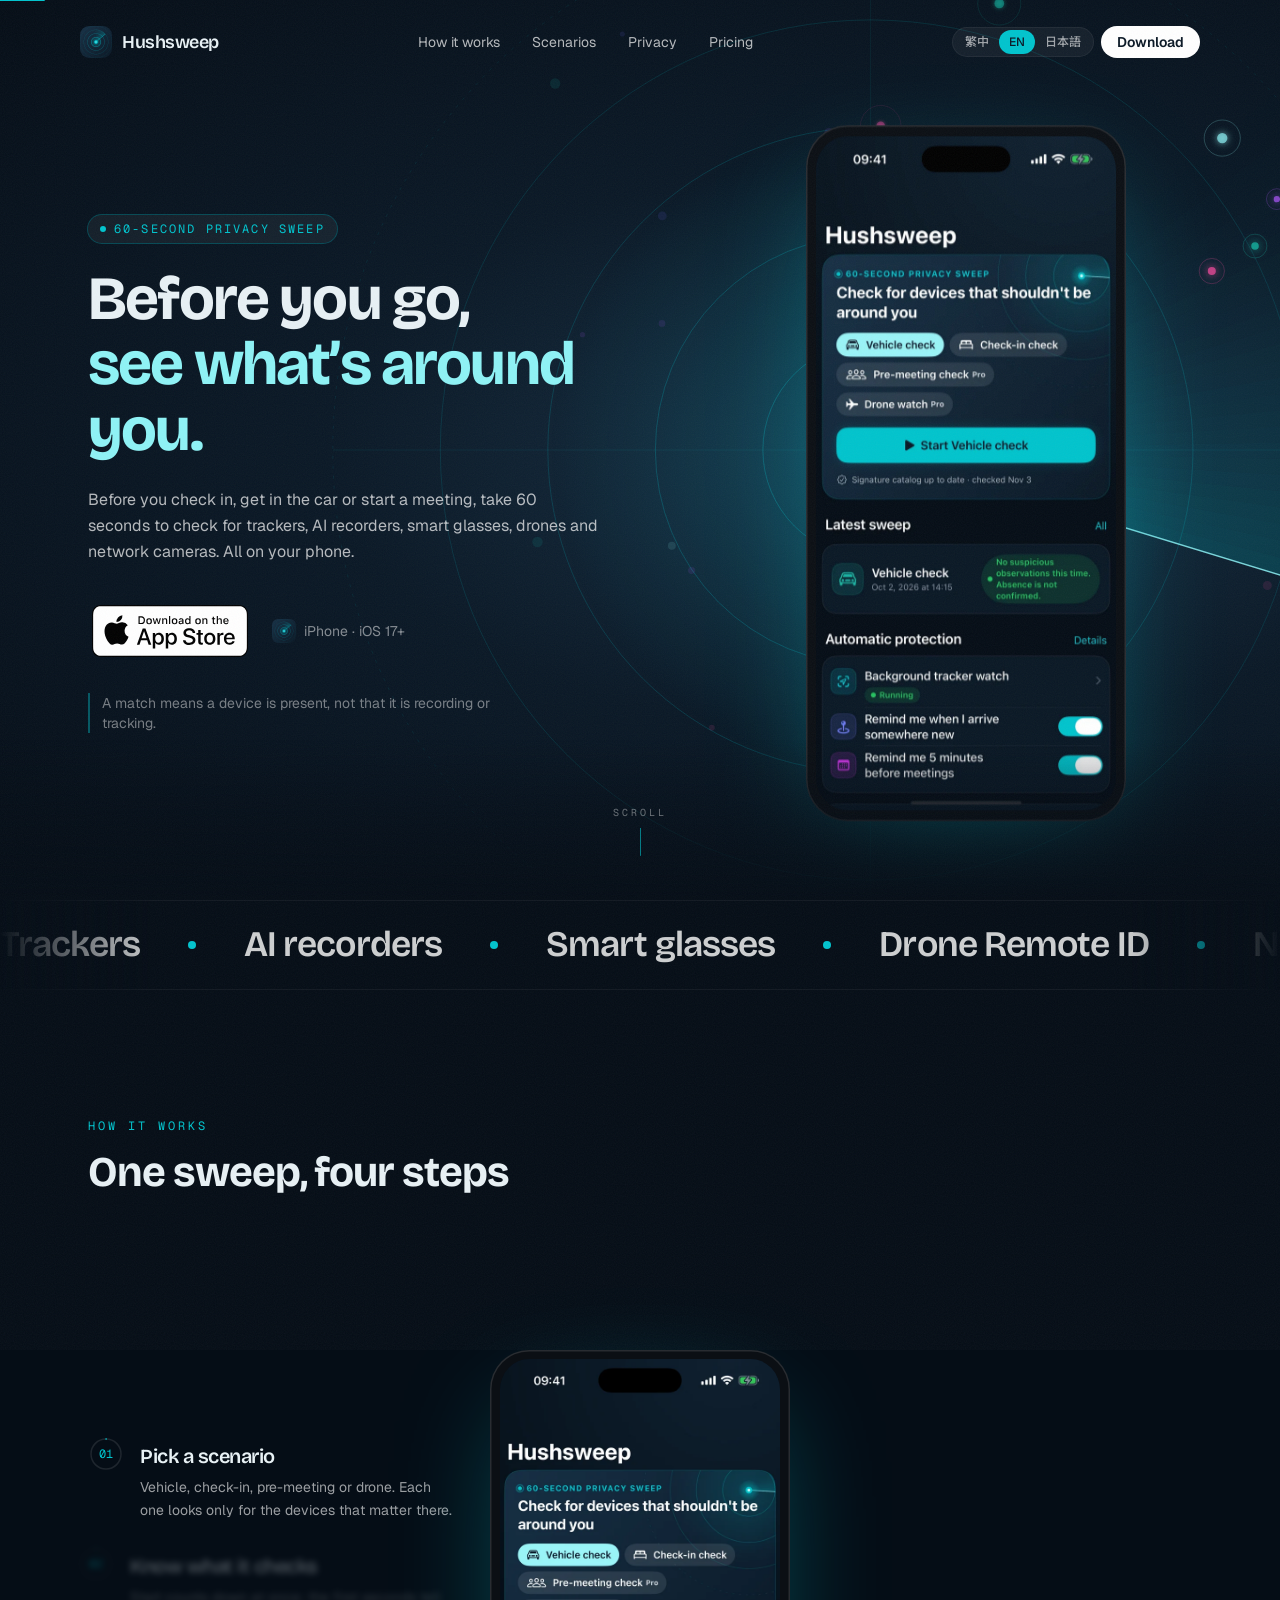
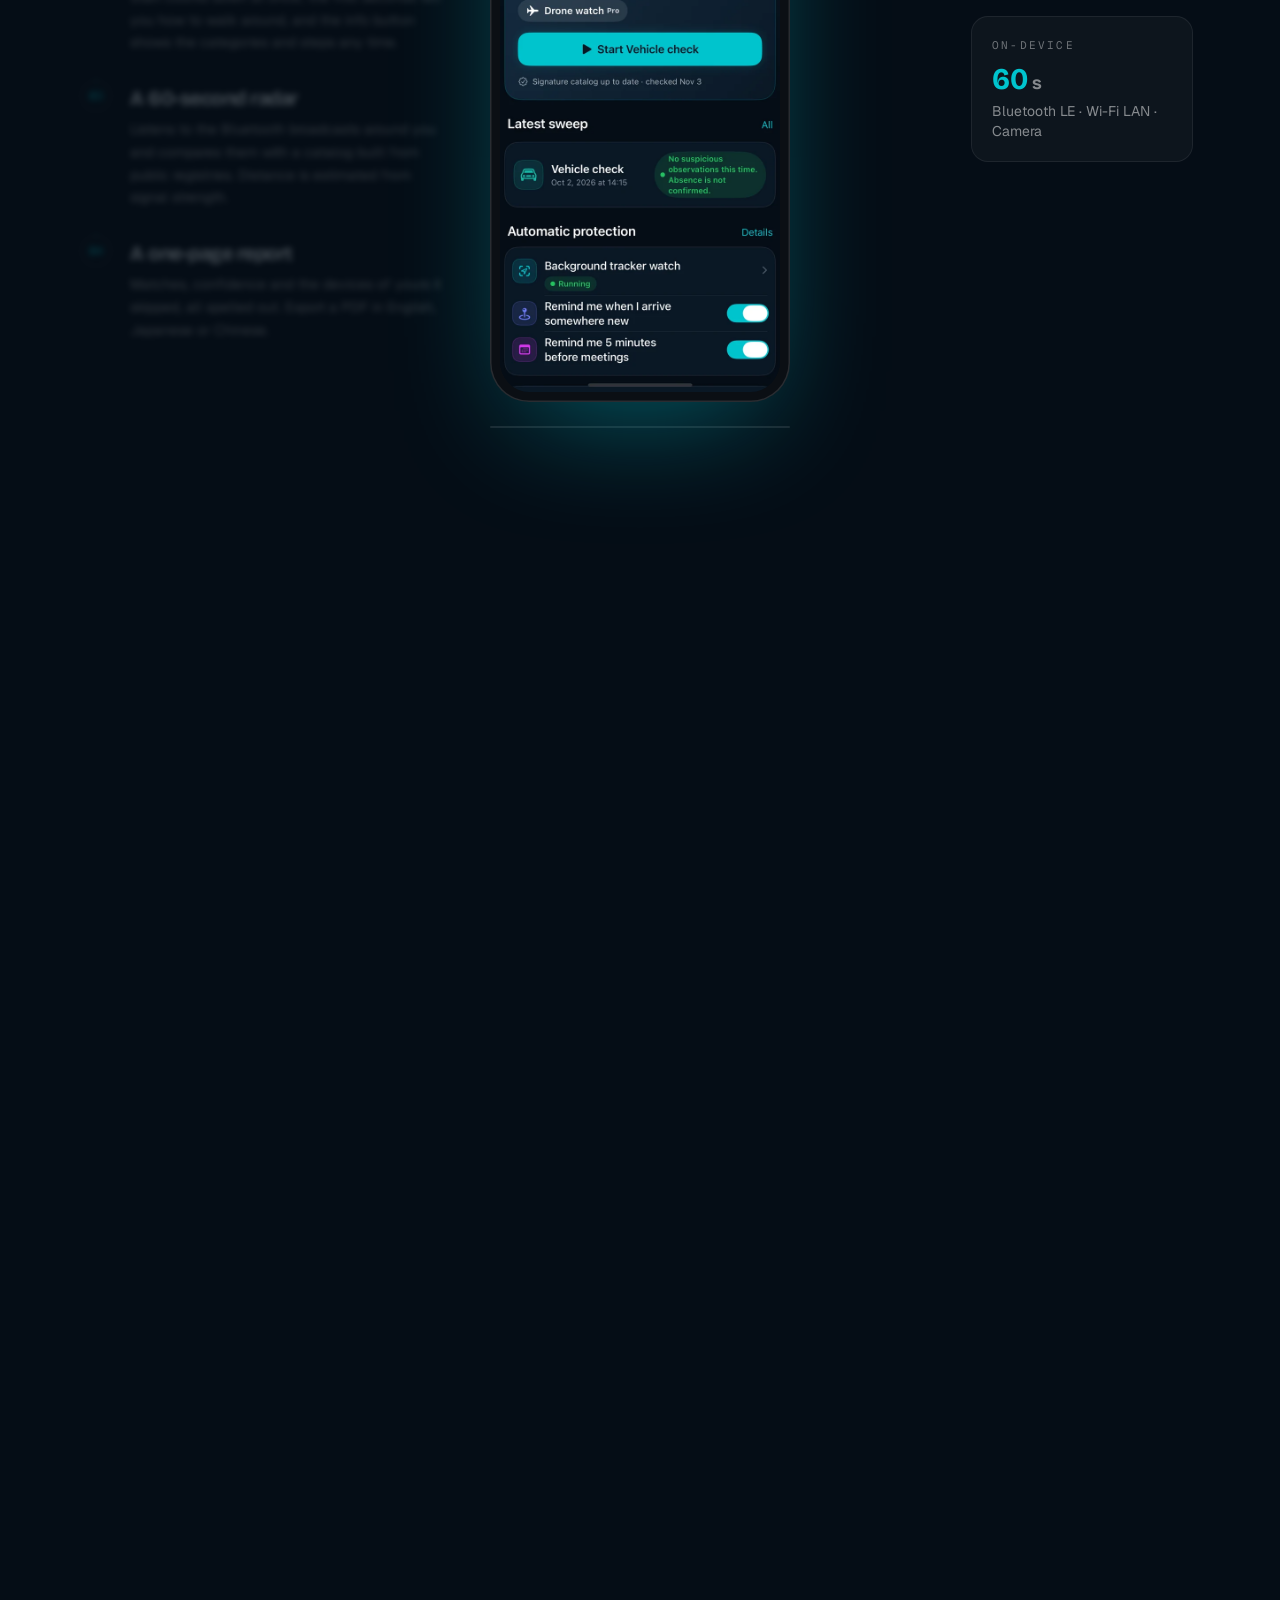
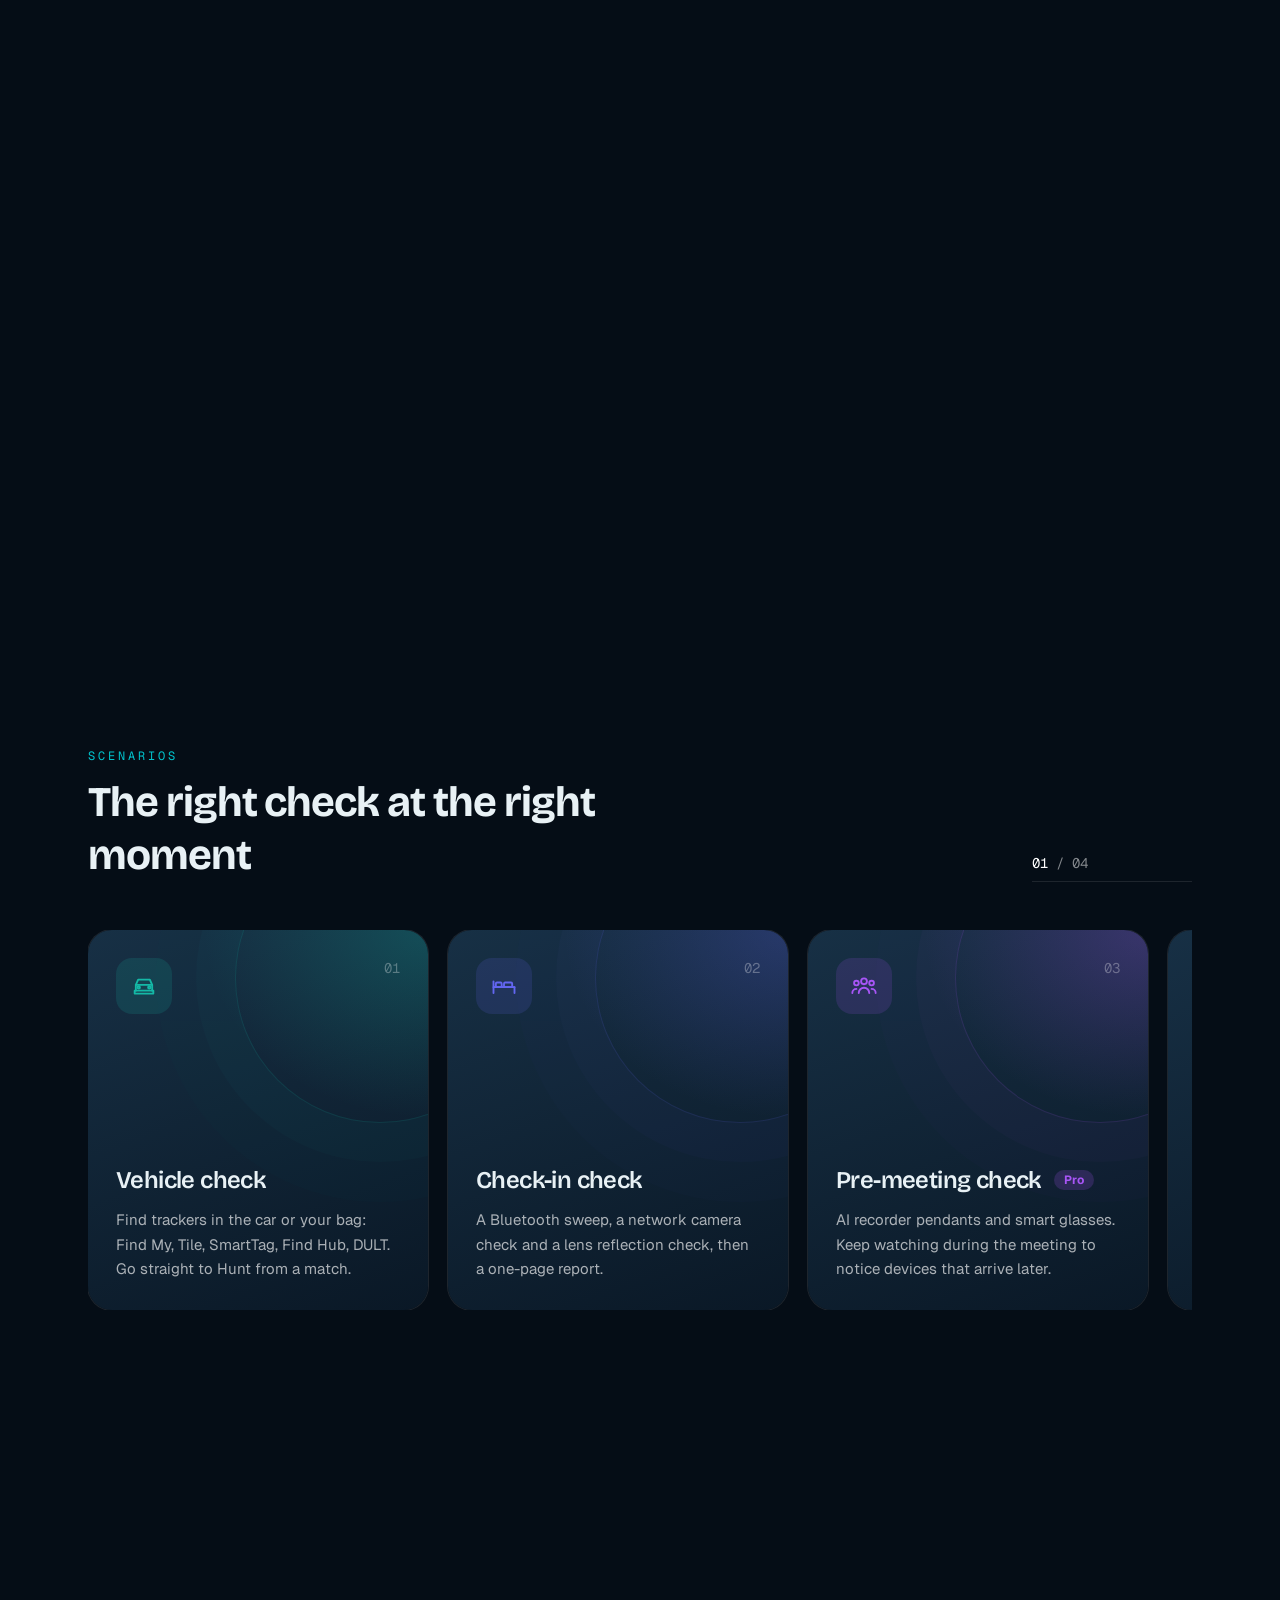
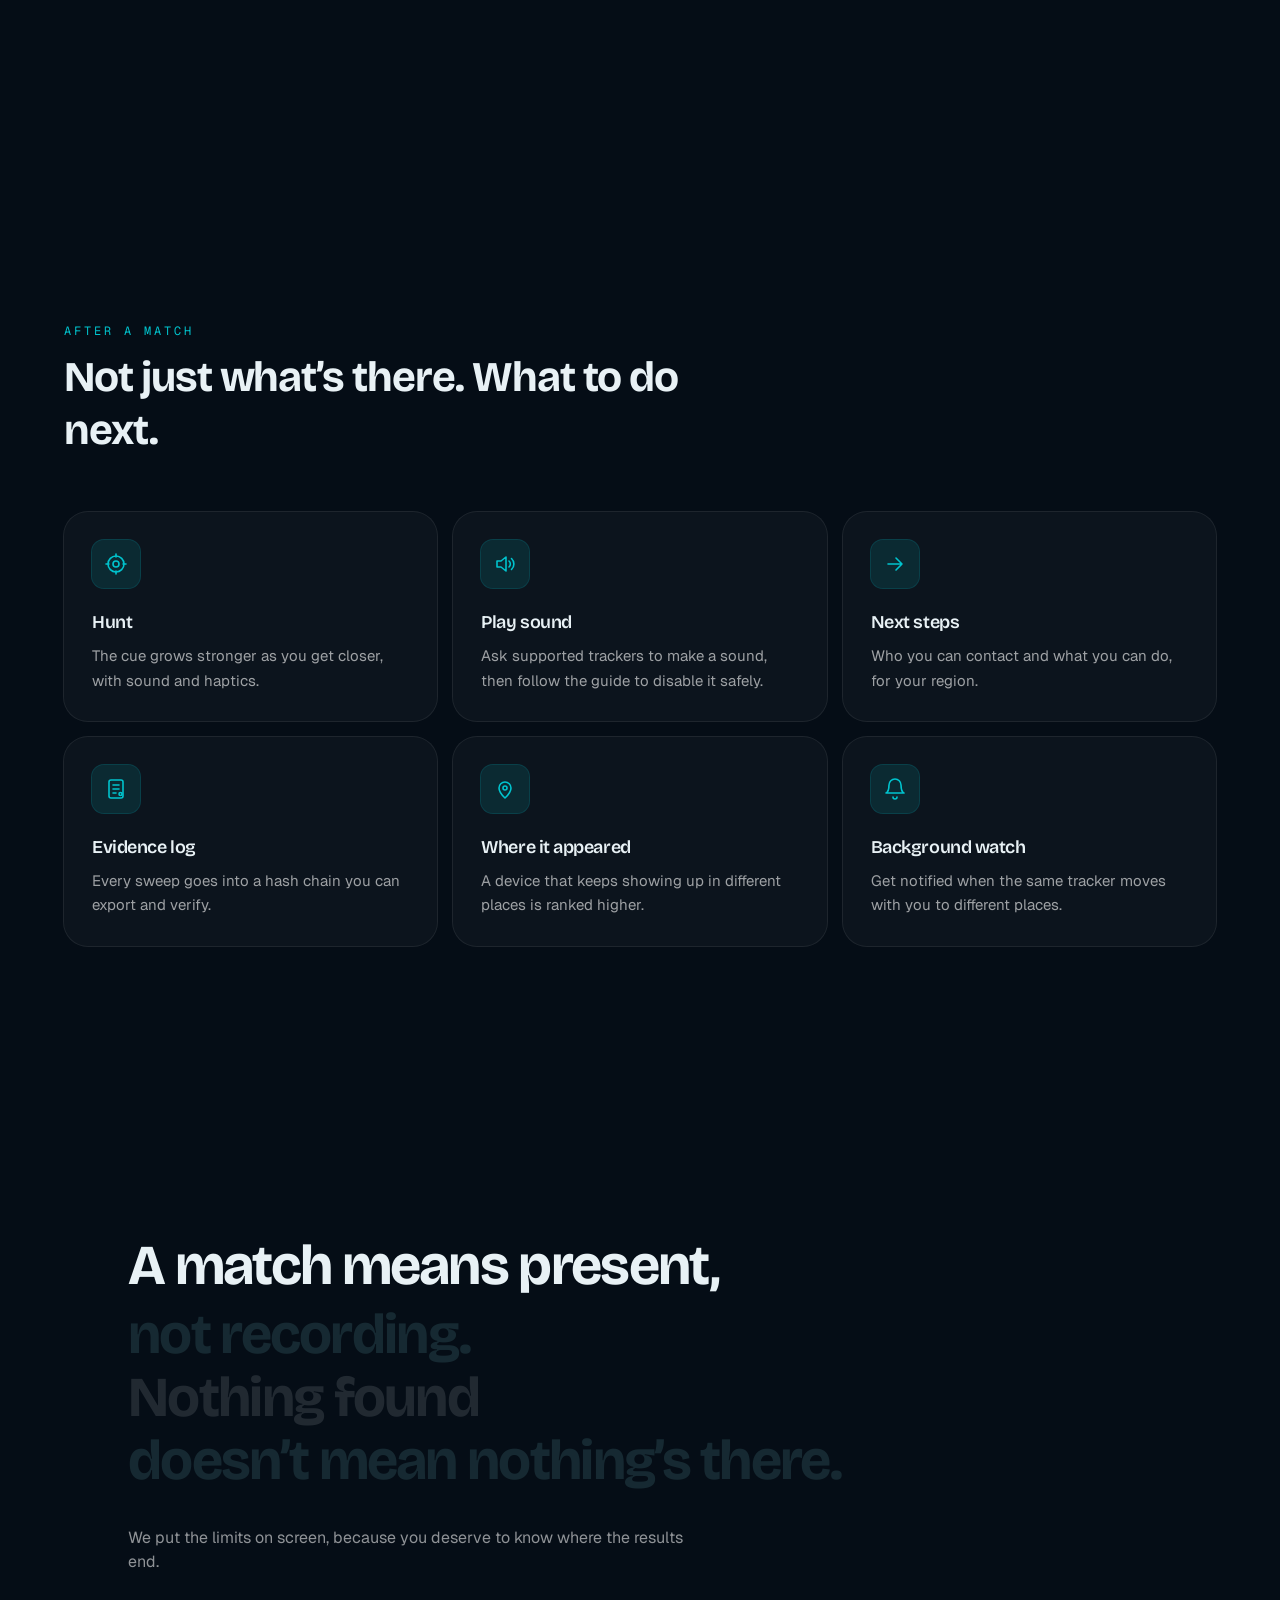
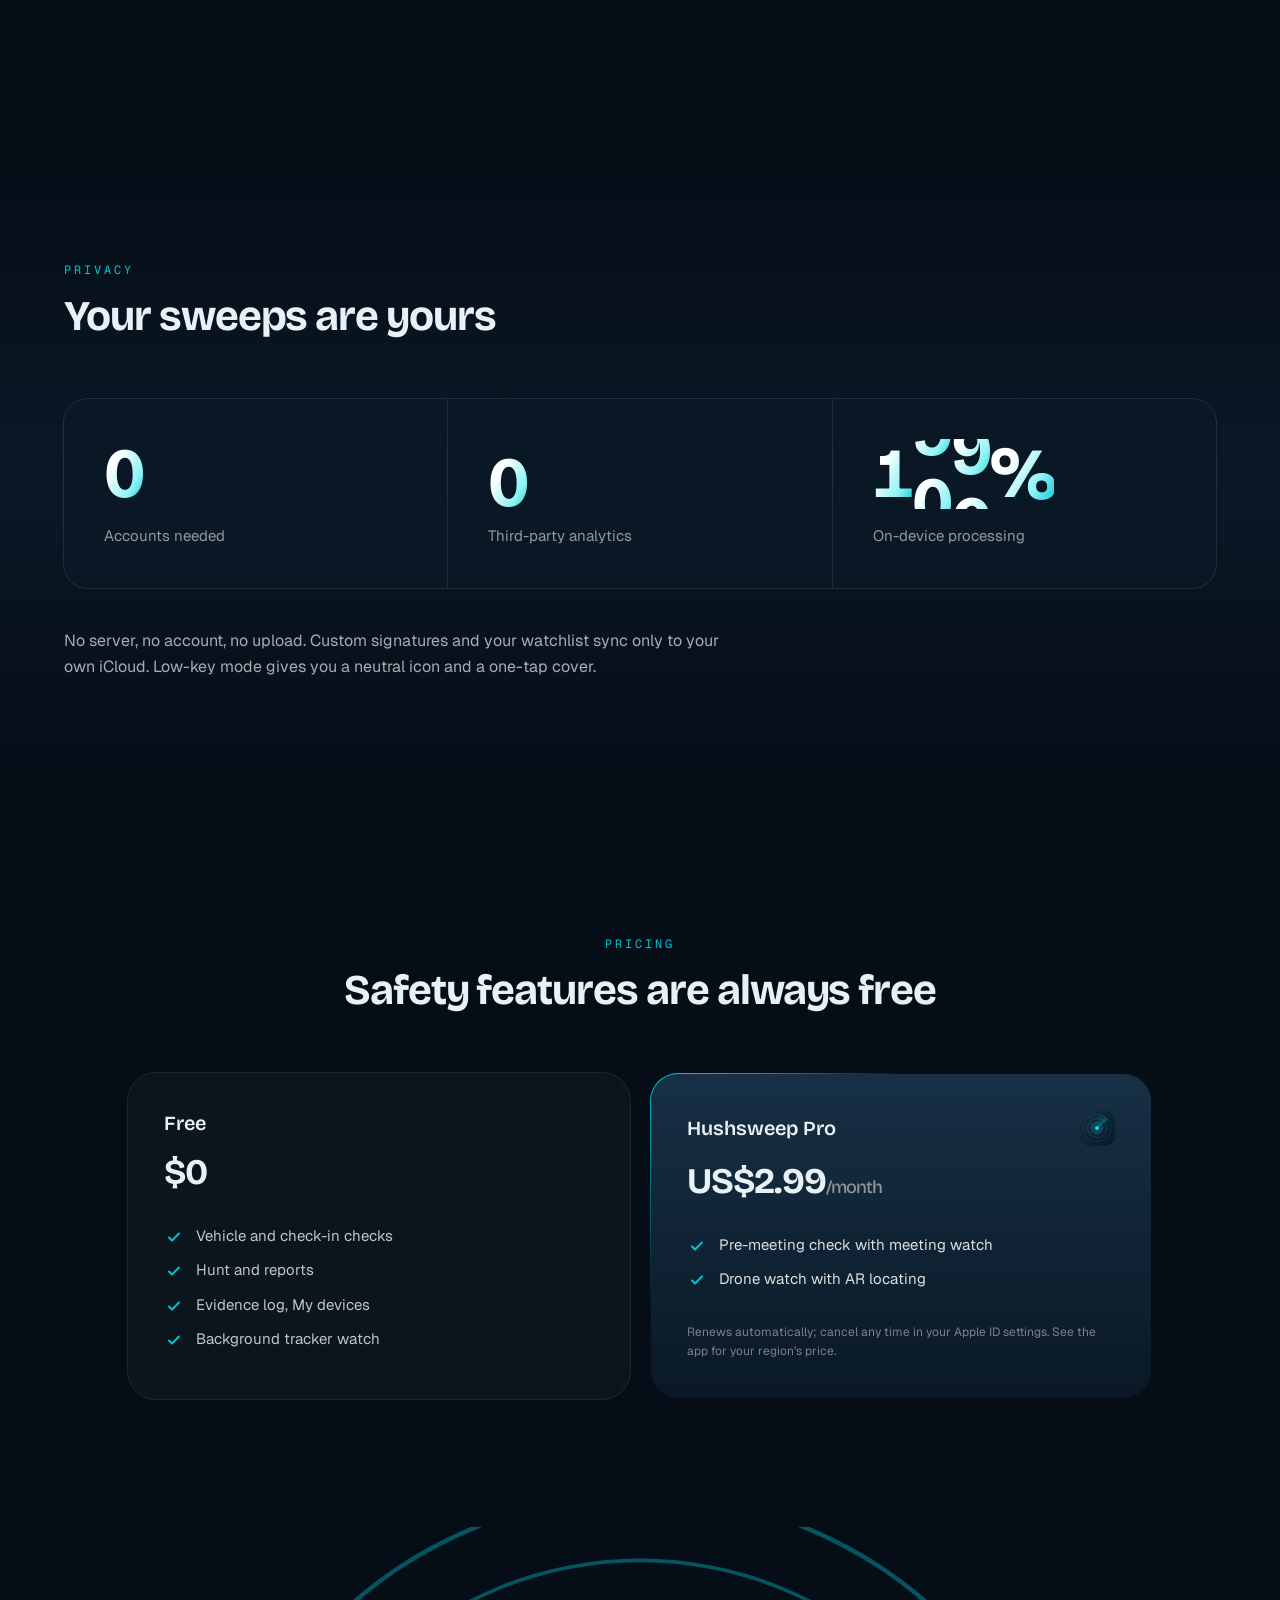
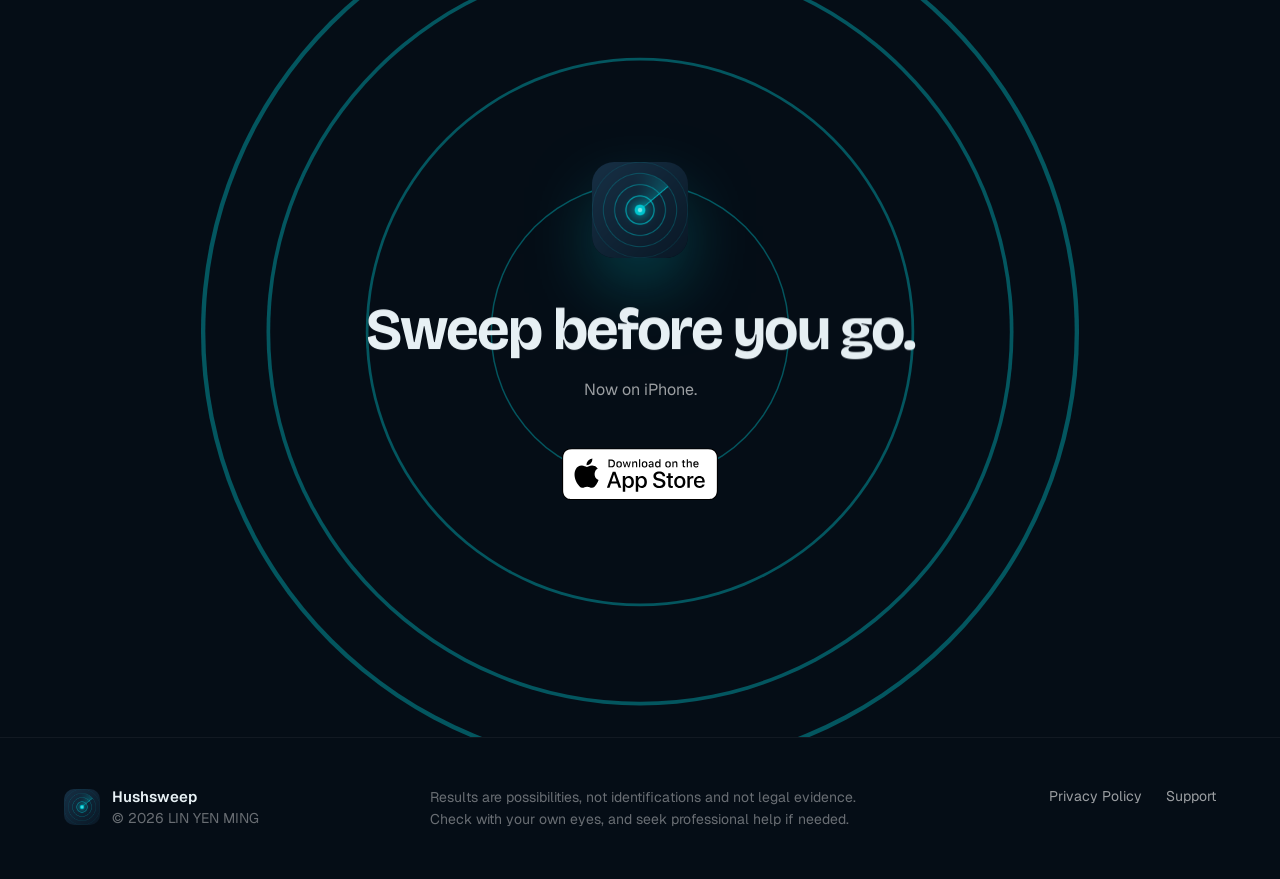
==== commit 23d2df0a: "Website: 546bc58 2026-11-03" ====
--- a/docs/index.html
+++ b/docs/index.html
@@ -27,7 +27,7 @@
     <link rel="preconnect" href="https://fonts.googleapis.com" />
     <link rel="preconnect" href="https://fonts.gstatic.com" crossorigin />
     <link href="https://fonts.googleapis.com/css2?family=Bricolage+Grotesque:opsz,wght@12..96,500..800&family=Geist:wght@400;500;600&family=Geist+Mono:wght@400;500&family=Noto+Sans+TC:wght@400;500;700&family=Noto+Sans+JP:wght@400;500;700&display=swap" rel="stylesheet" />
-    <script type="module" crossorigin src="./assets/index-B9QS-RJq.js"></script>
+    <script type="module" crossorigin src="./assets/index-B82ZctmS.js"></script>
     <link rel="modulepreload" crossorigin href="./assets/gsap-usW-n9ON.js">
     <link rel="modulepreload" crossorigin href="./assets/react-C9H1FfiJ.js">
     <link rel="modulepreload" crossorigin href="./assets/motion-DQWAcm2H.js">
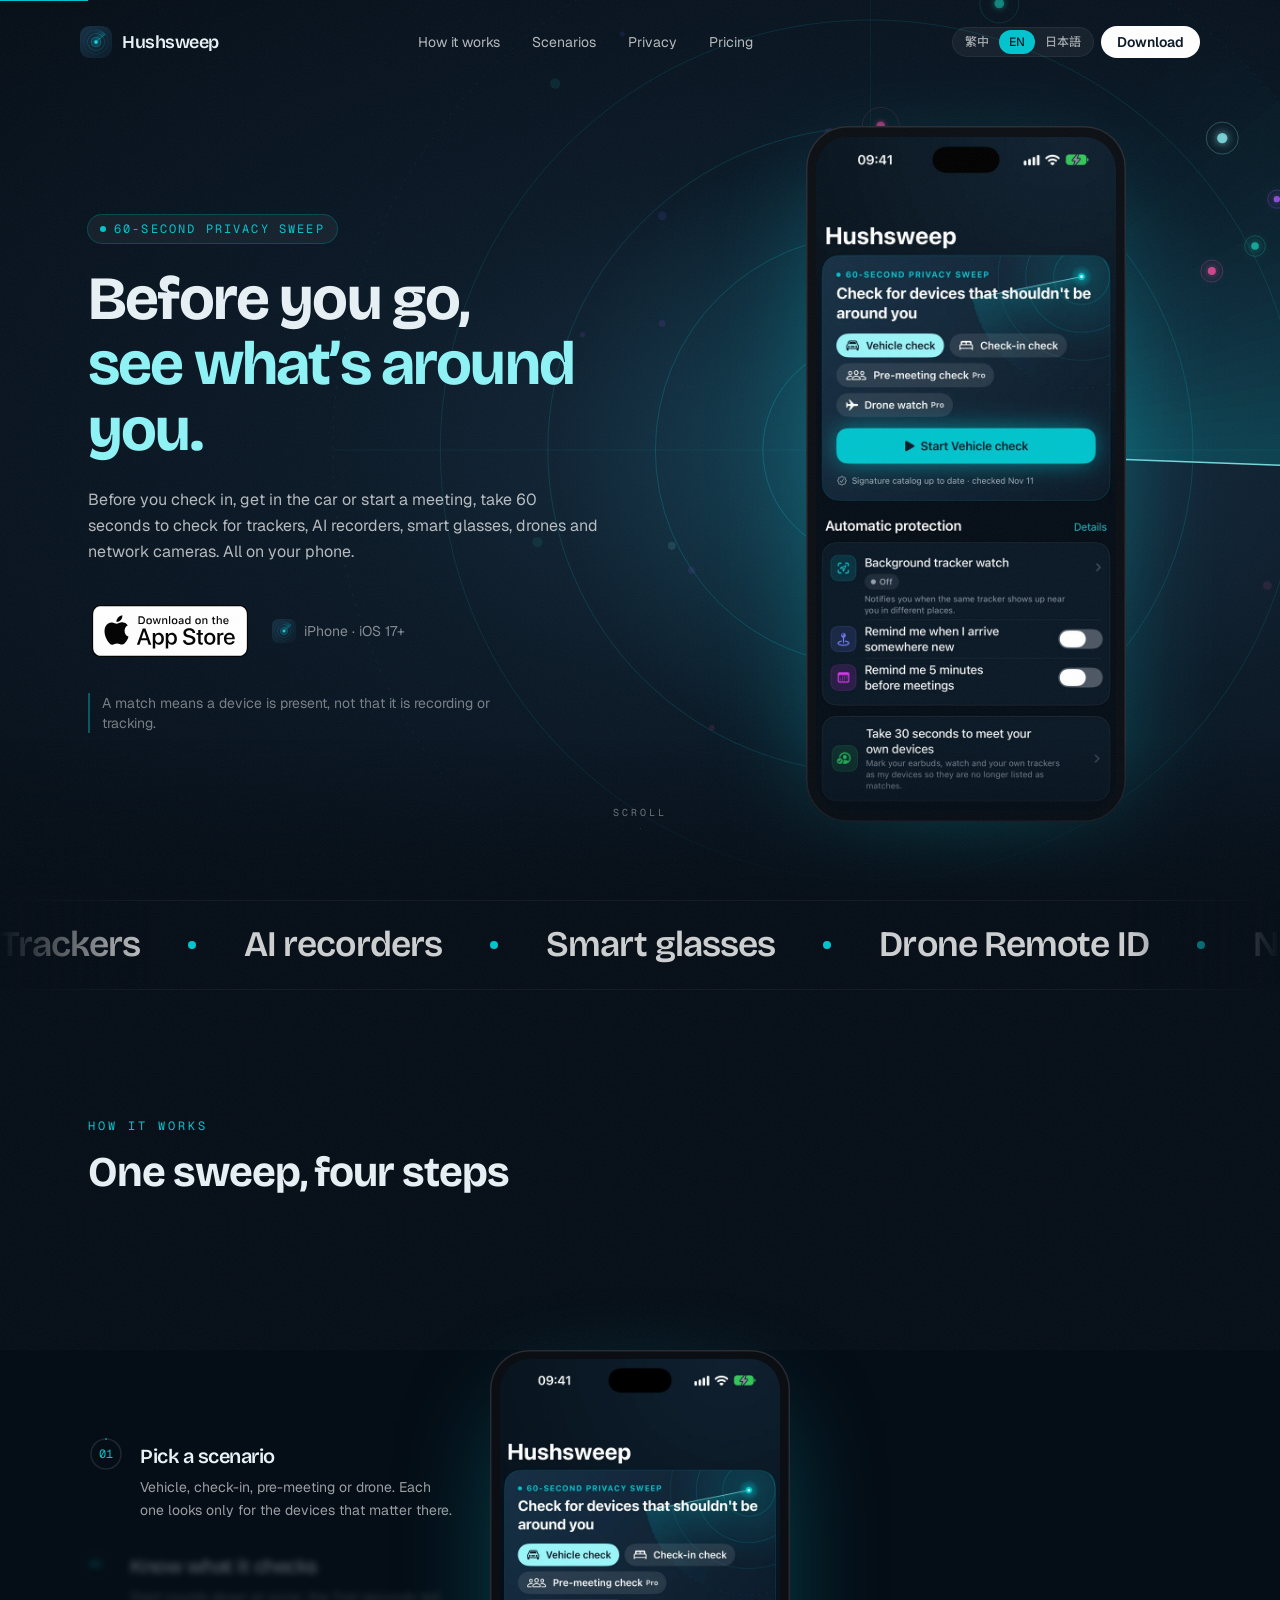
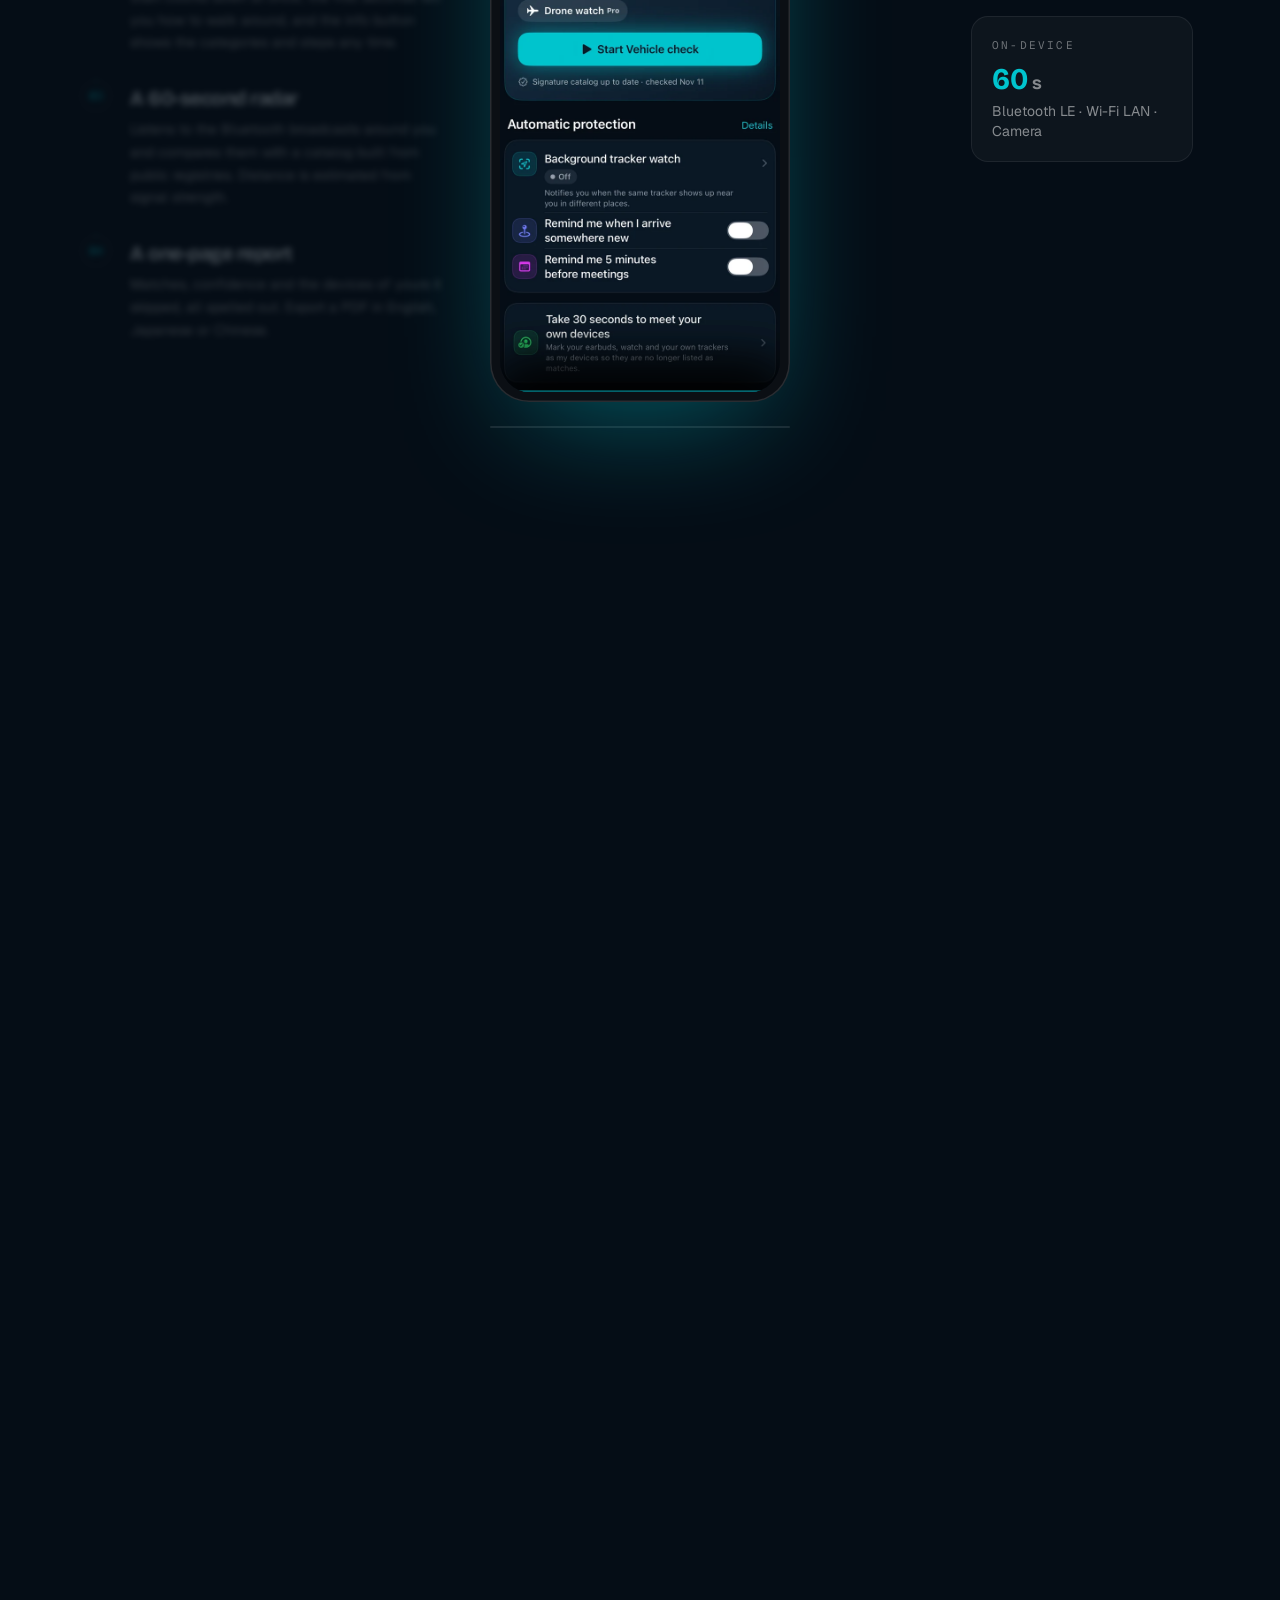
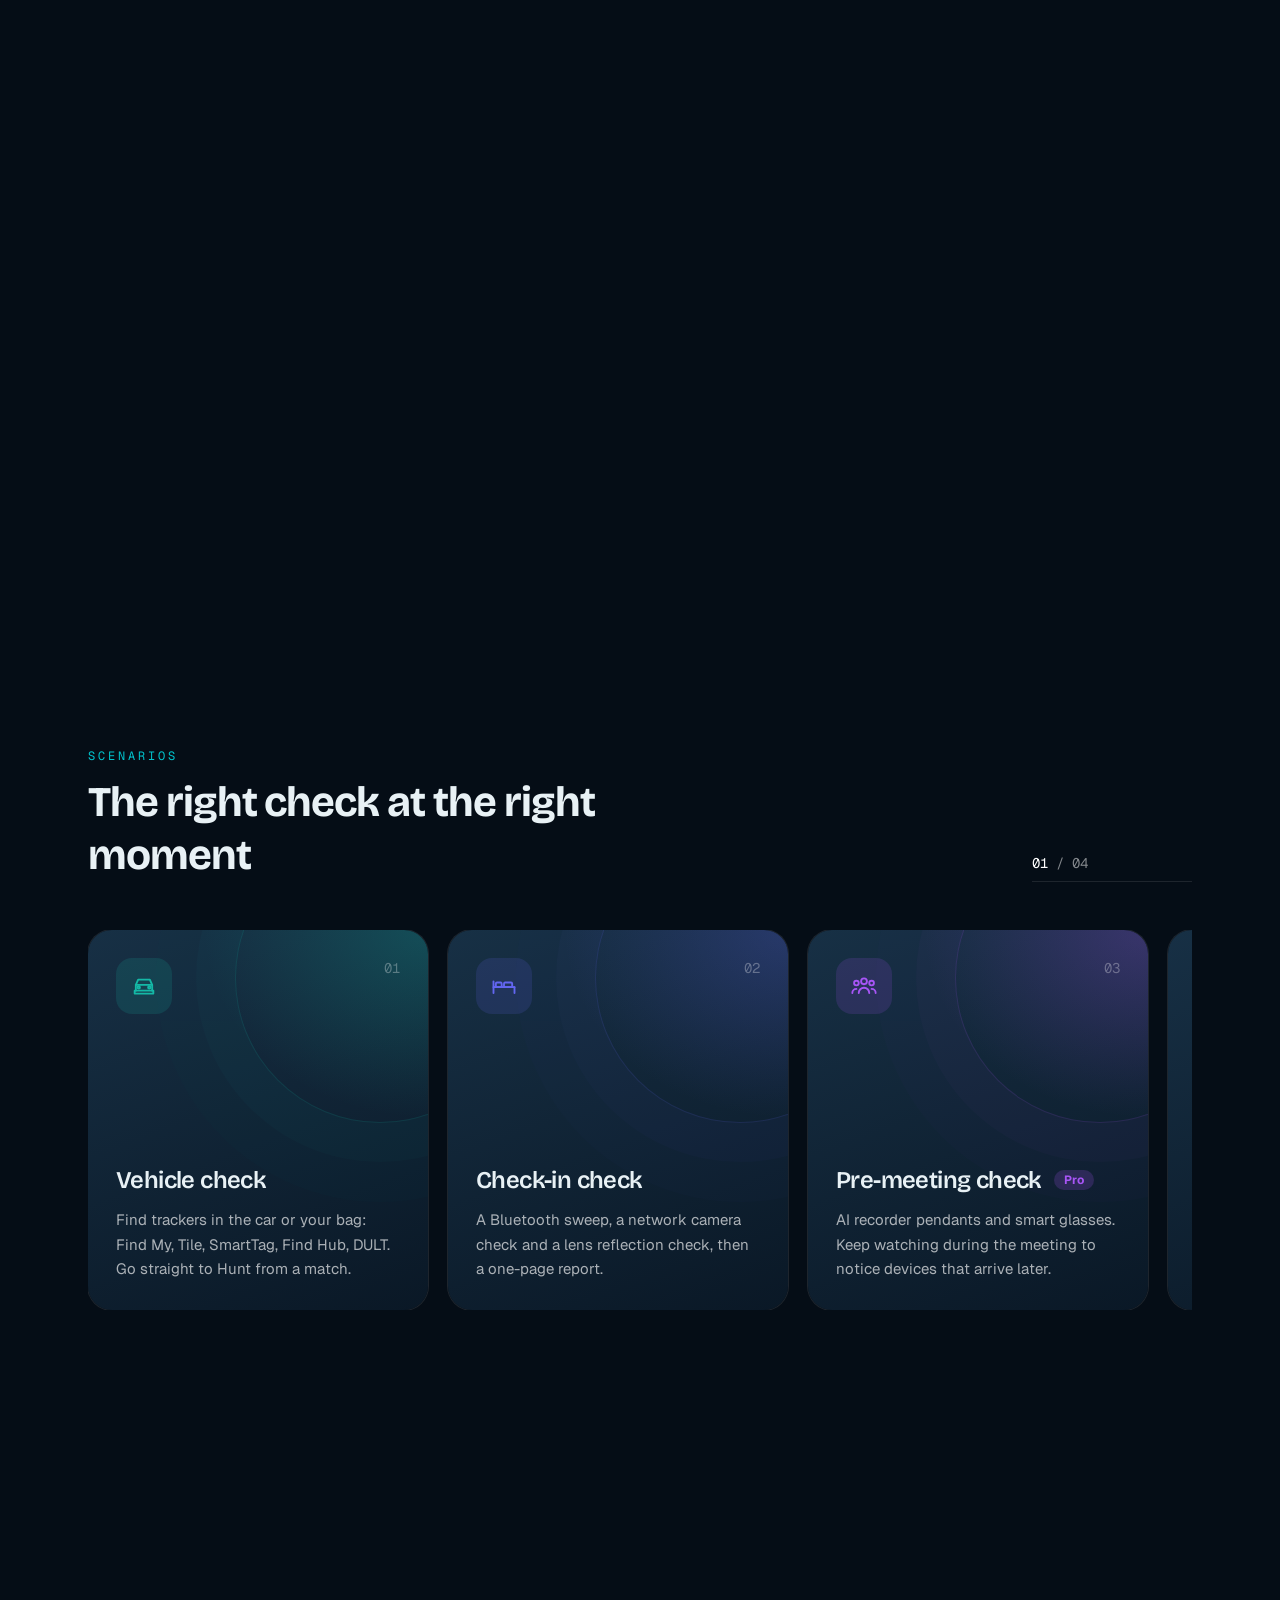
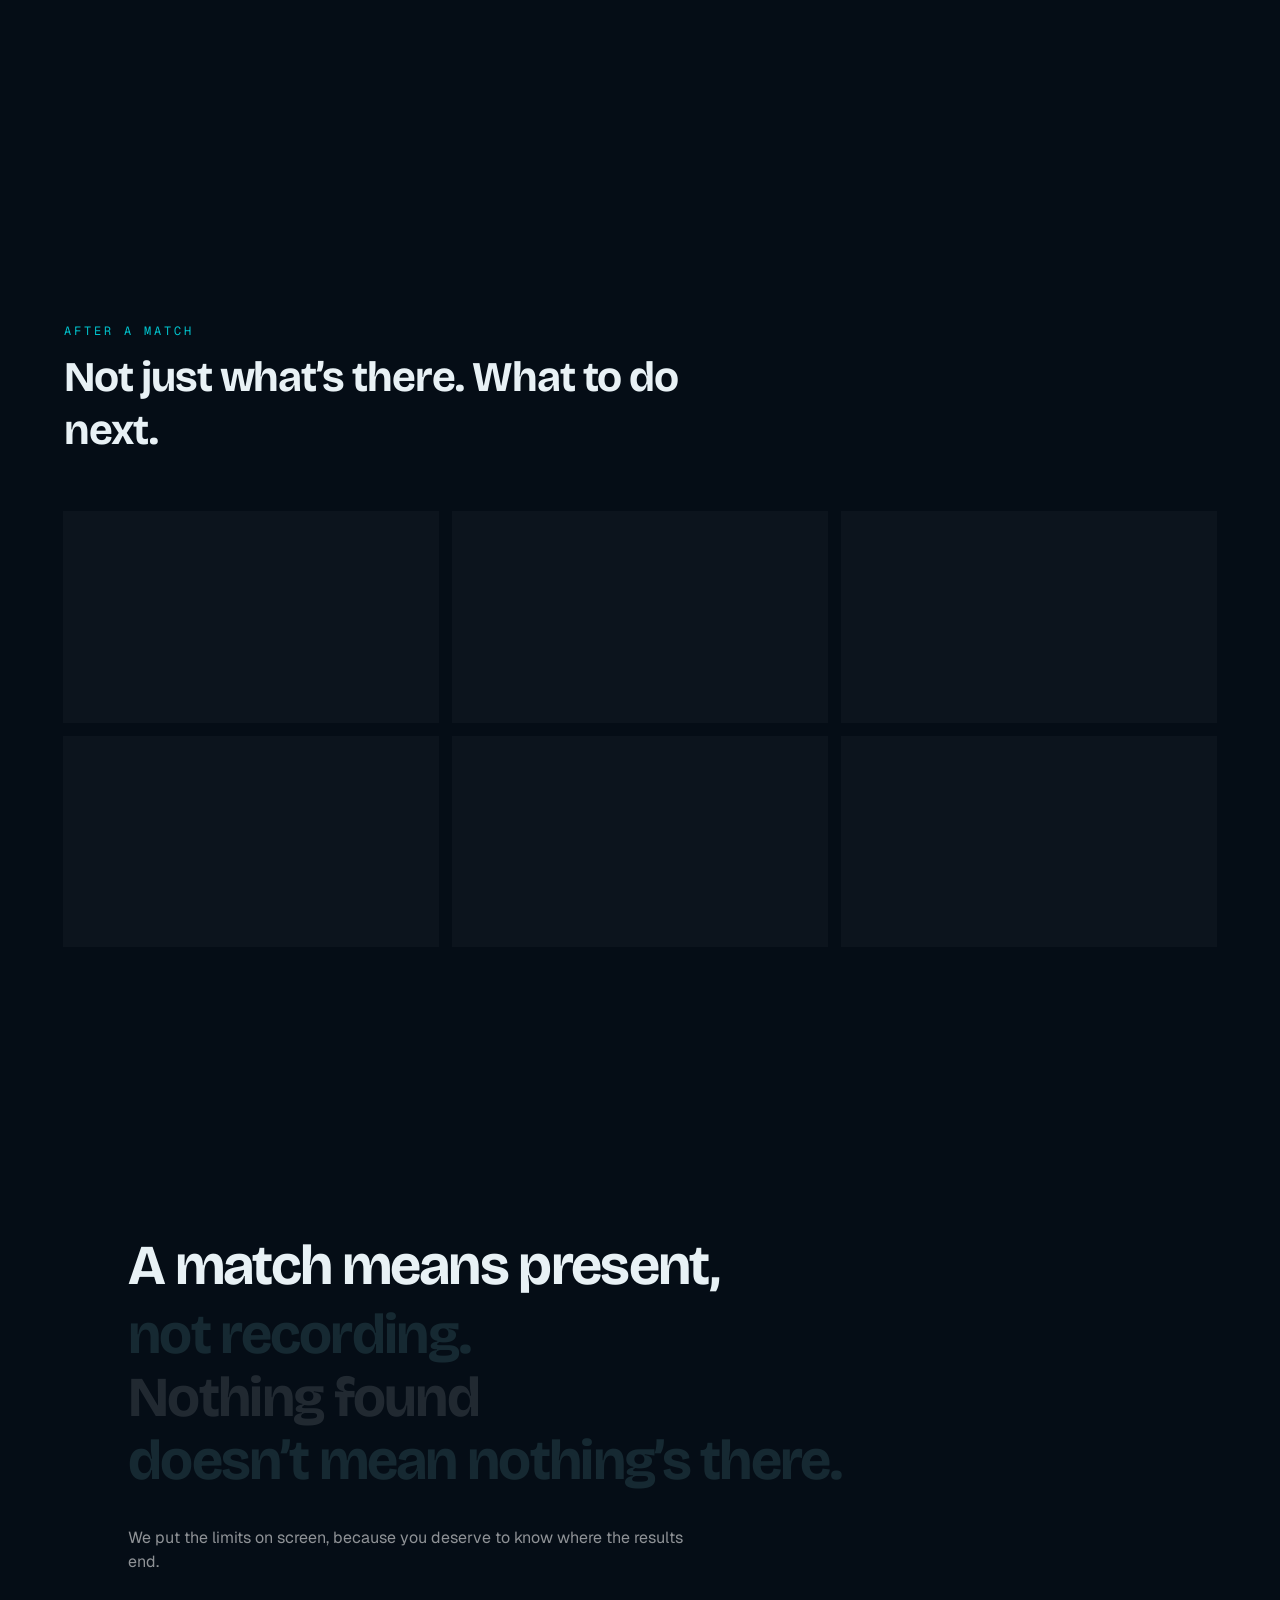
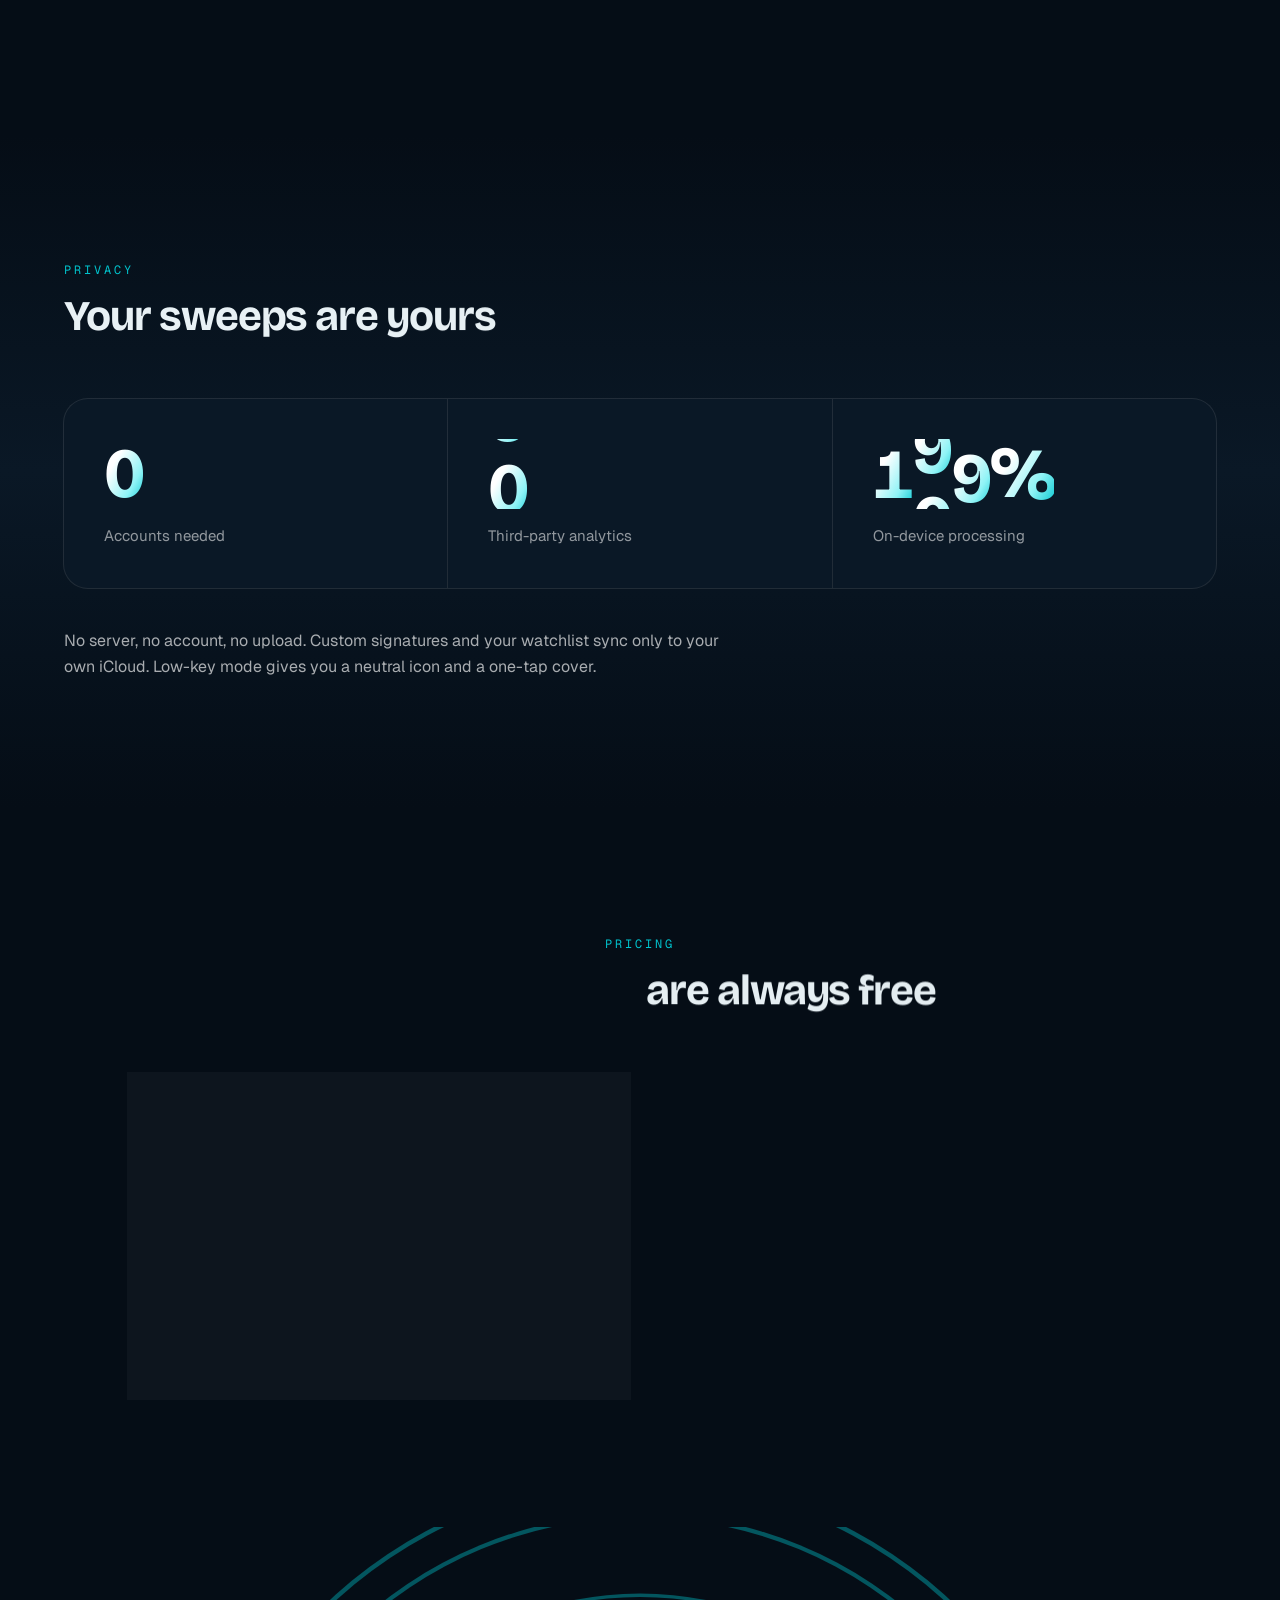
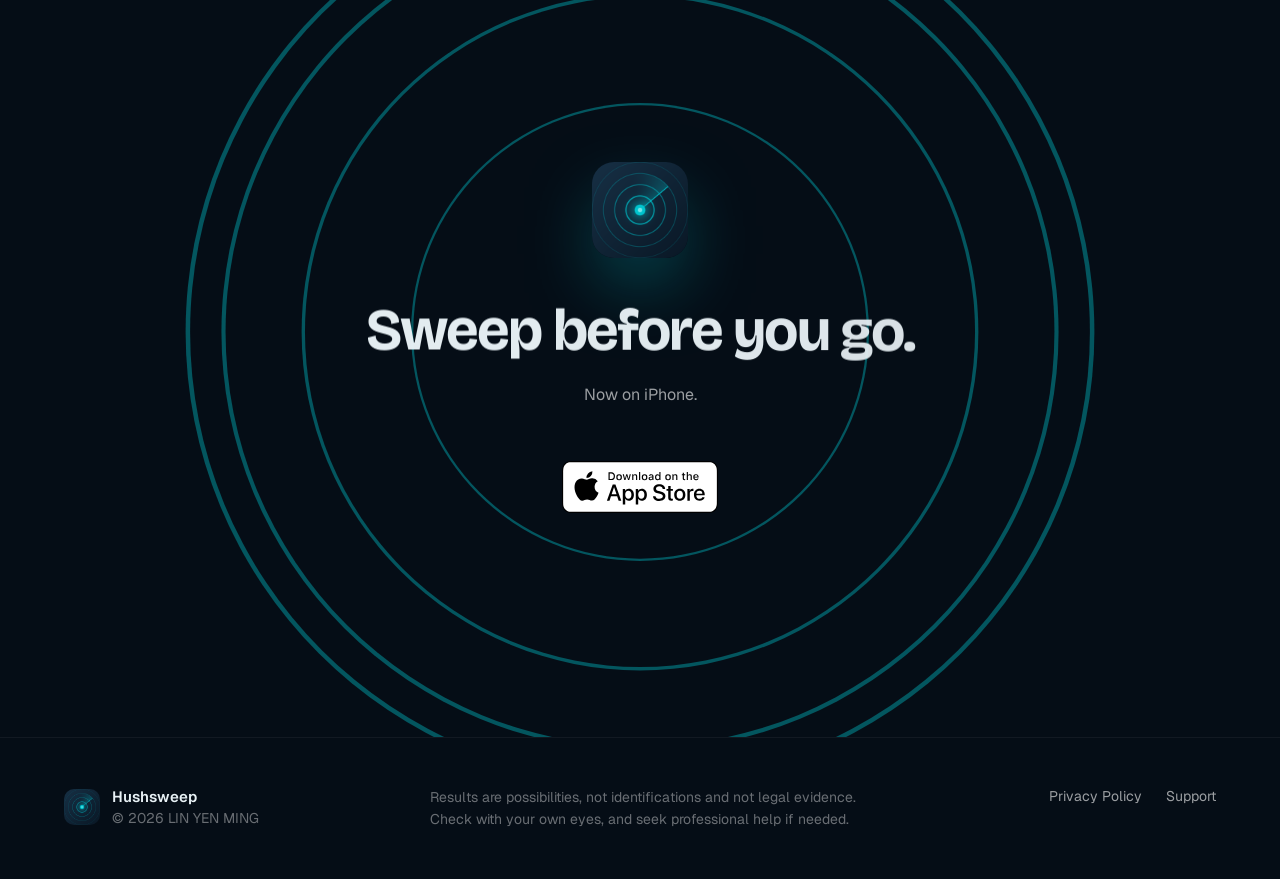
==== commit 9e9d26df: "Website: 99a7cda 2026-11-11" ====
--- a/docs/index.html
+++ b/docs/index.html
@@ -27,7 +27,7 @@
     <link rel="preconnect" href="https://fonts.googleapis.com" />
     <link rel="preconnect" href="https://fonts.gstatic.com" crossorigin />
     <link href="https://fonts.googleapis.com/css2?family=Bricolage+Grotesque:opsz,wght@12..96,500..800&family=Geist:wght@400;500;600&family=Geist+Mono:wght@400;500&family=Noto+Sans+TC:wght@400;500;700&family=Noto+Sans+JP:wght@400;500;700&display=swap" rel="stylesheet" />
-    <script type="module" crossorigin src="./assets/index-B82ZctmS.js"></script>
+    <script type="module" crossorigin src="./assets/index-CPu7dZKz.js"></script>
     <link rel="modulepreload" crossorigin href="./assets/gsap-usW-n9ON.js">
     <link rel="modulepreload" crossorigin href="./assets/react-C9H1FfiJ.js">
     <link rel="modulepreload" crossorigin href="./assets/motion-DQWAcm2H.js">
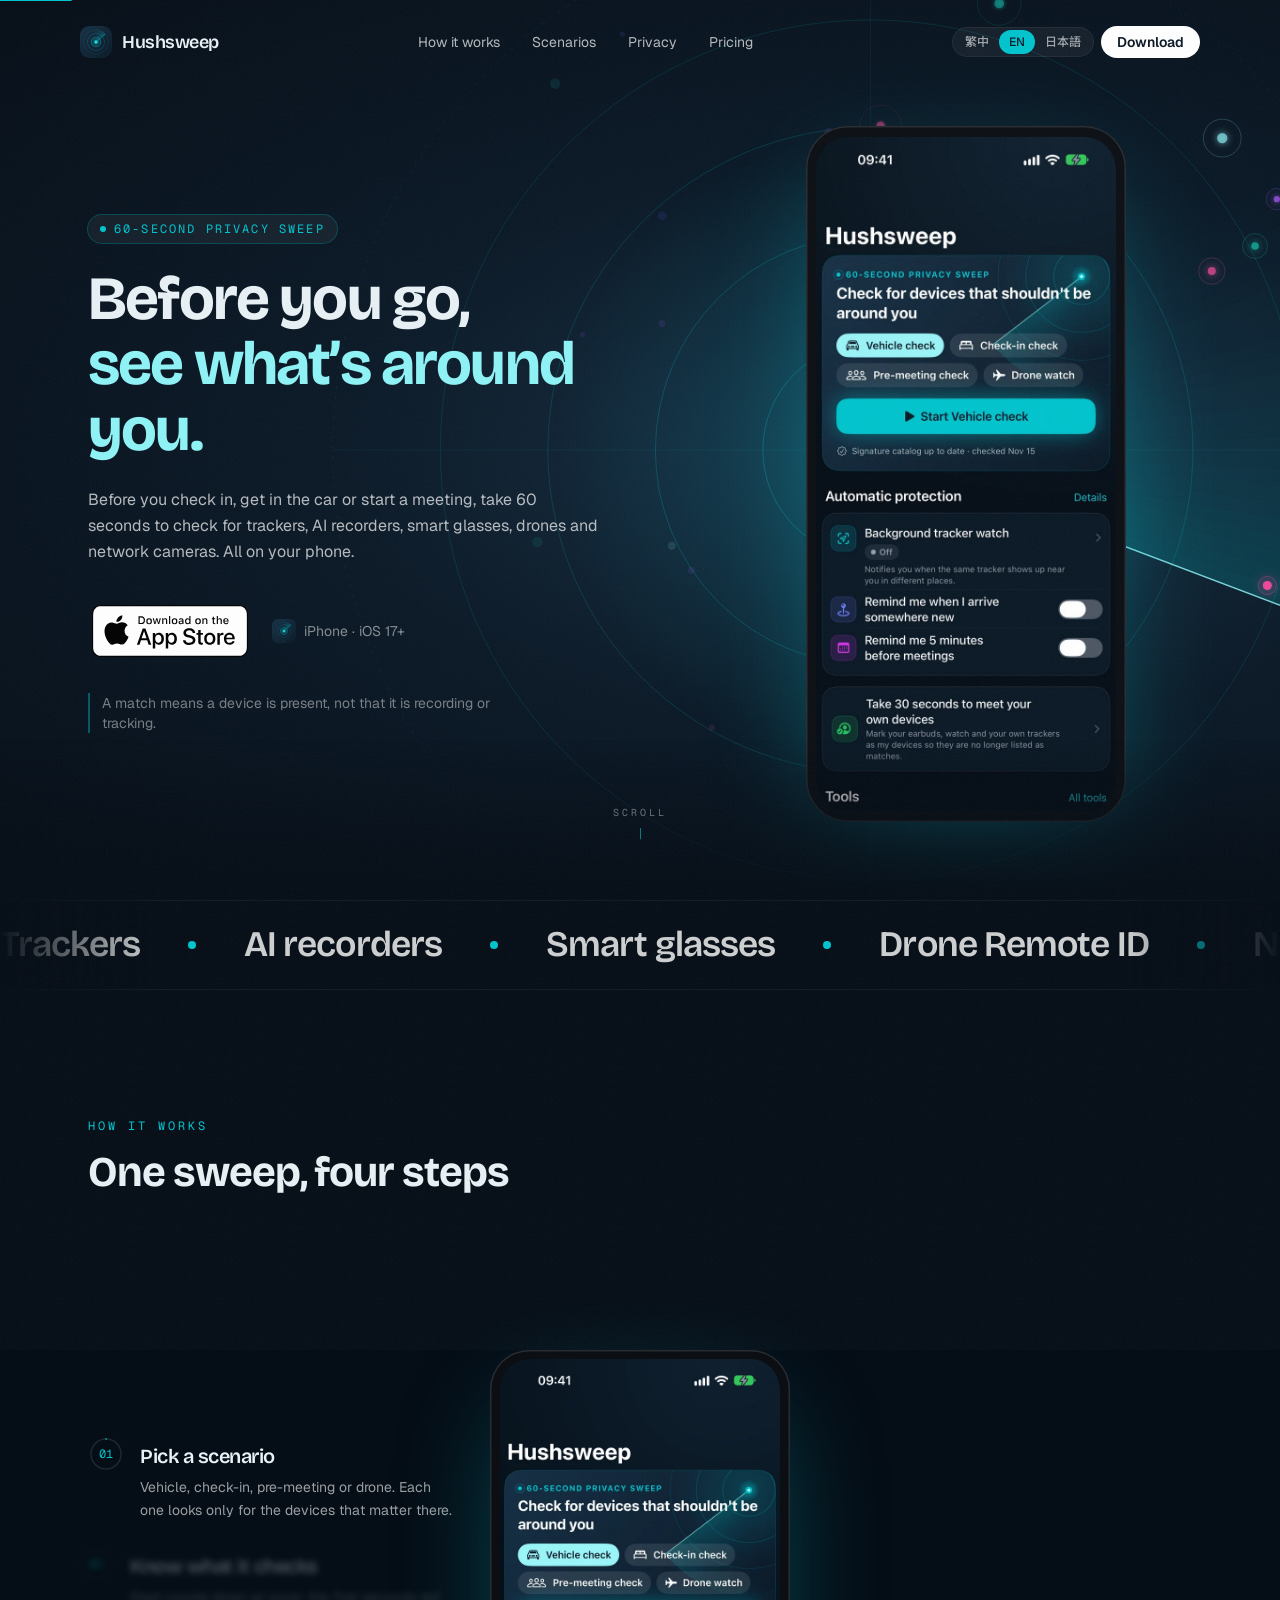
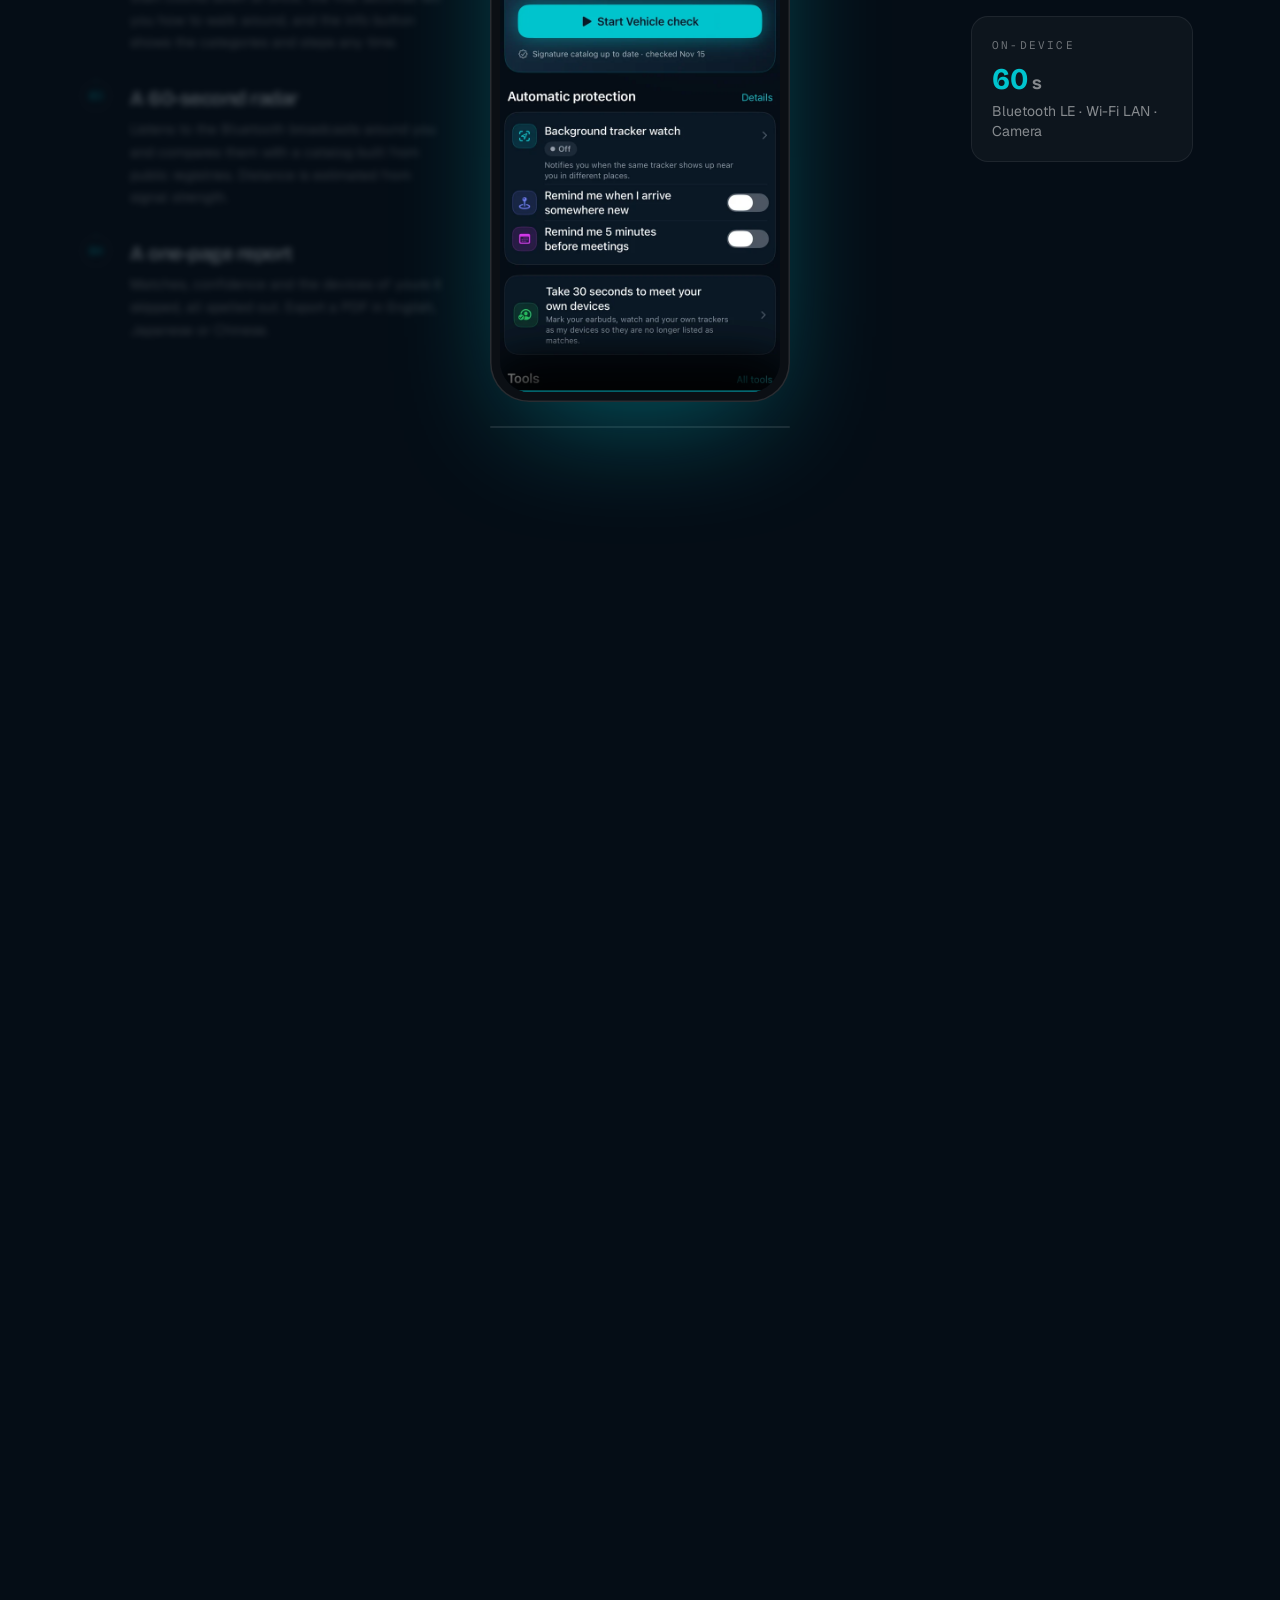
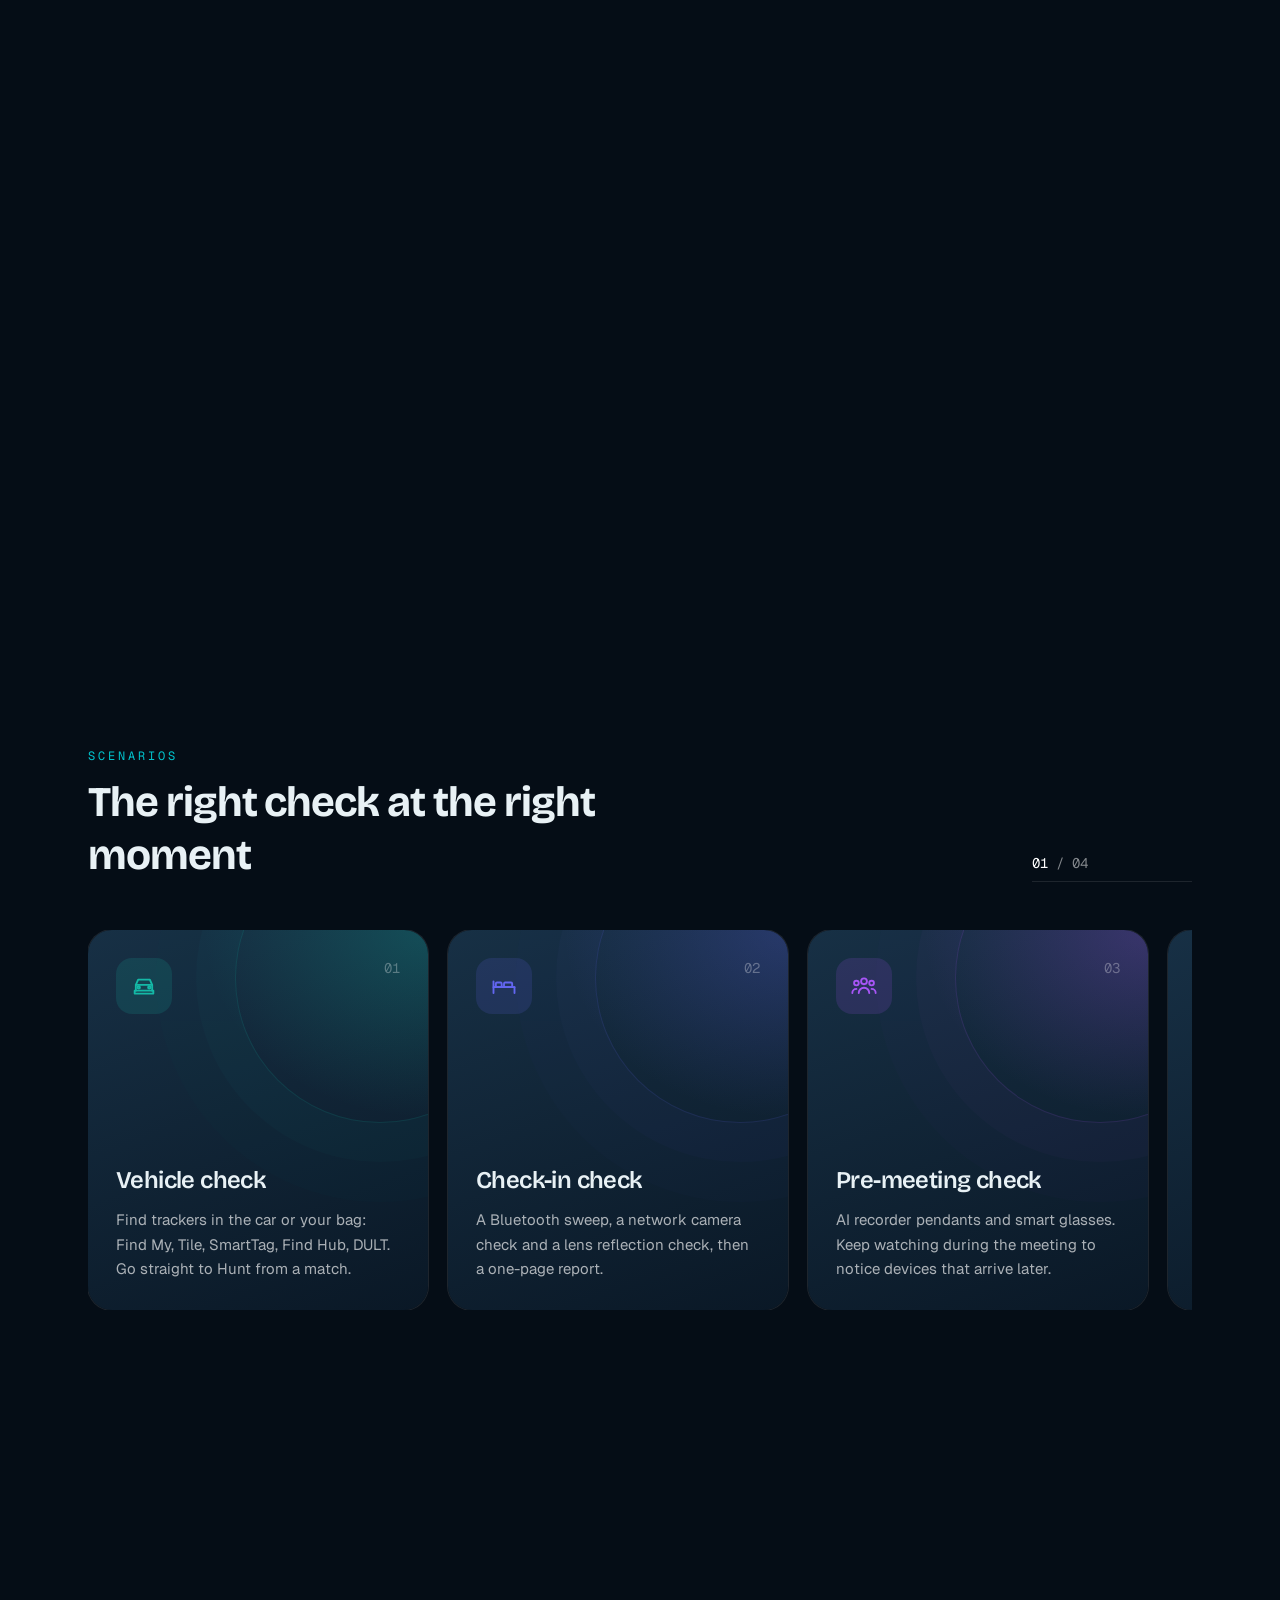
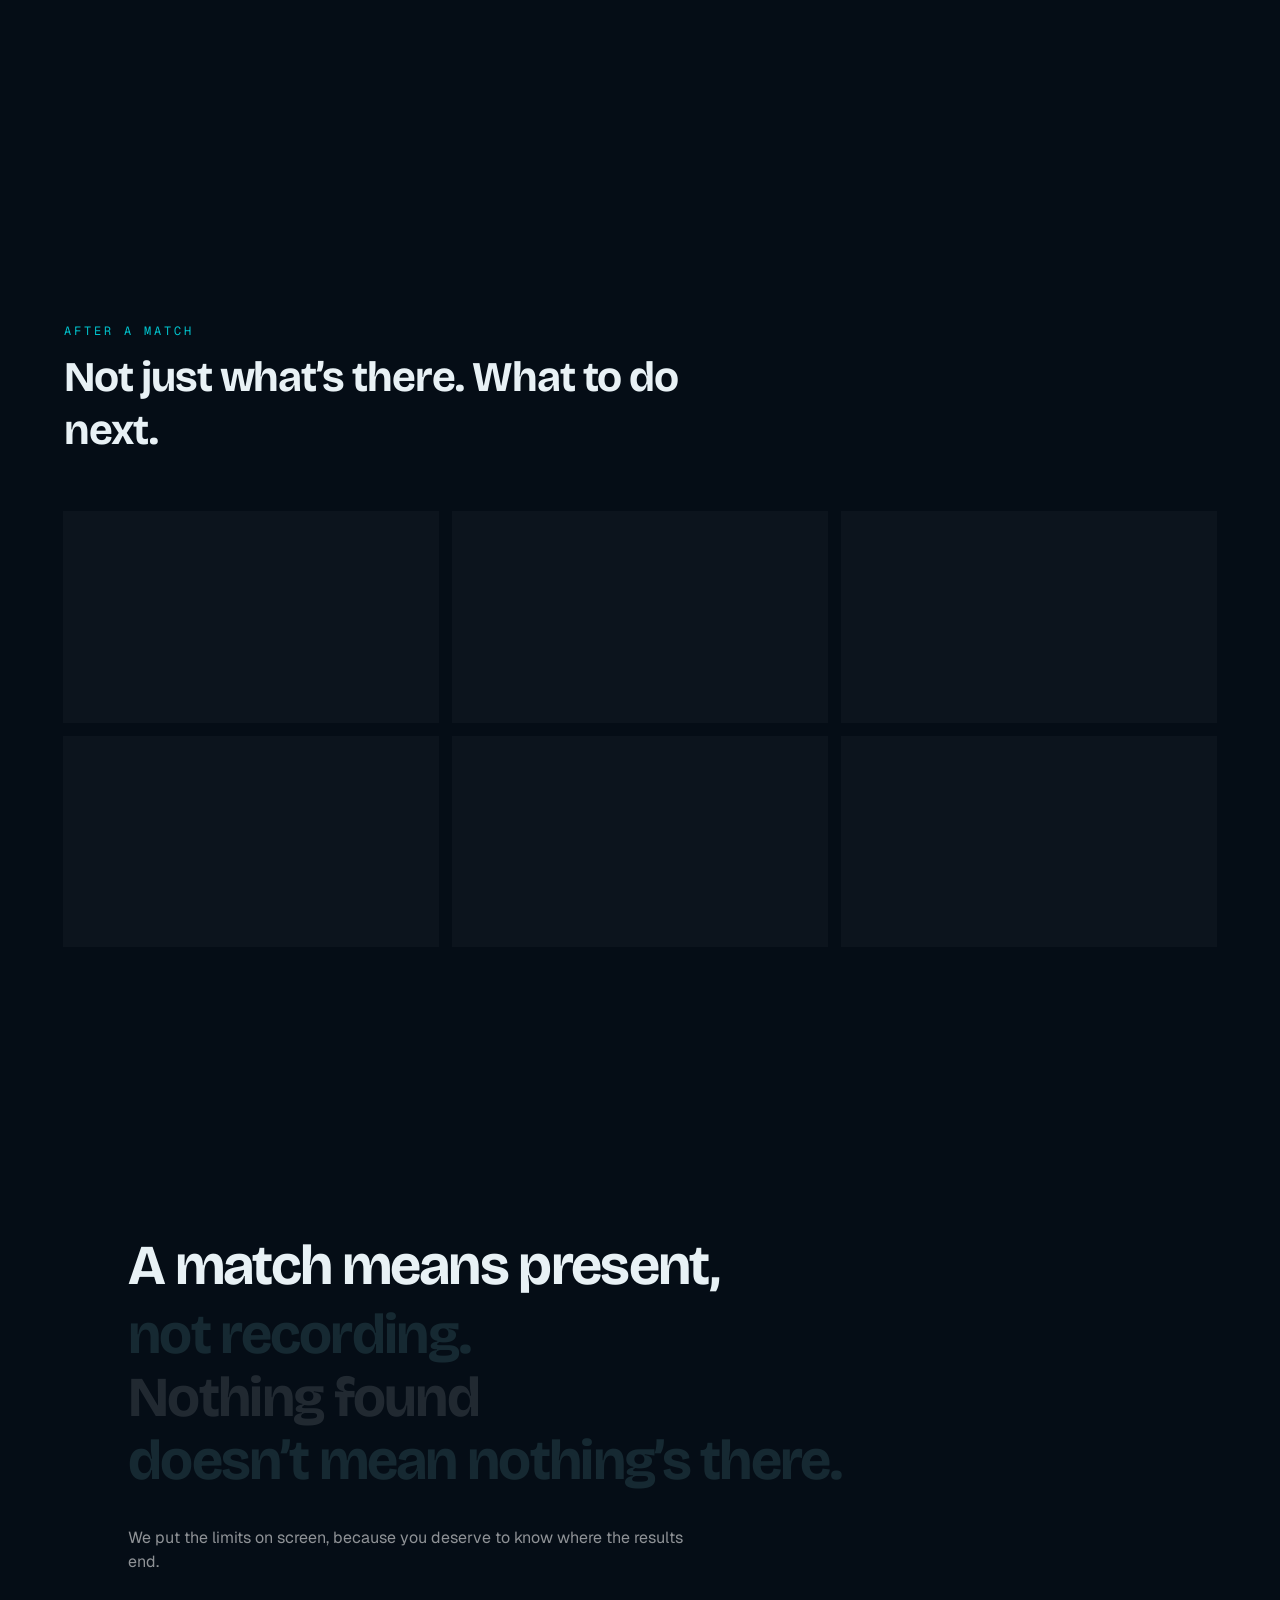
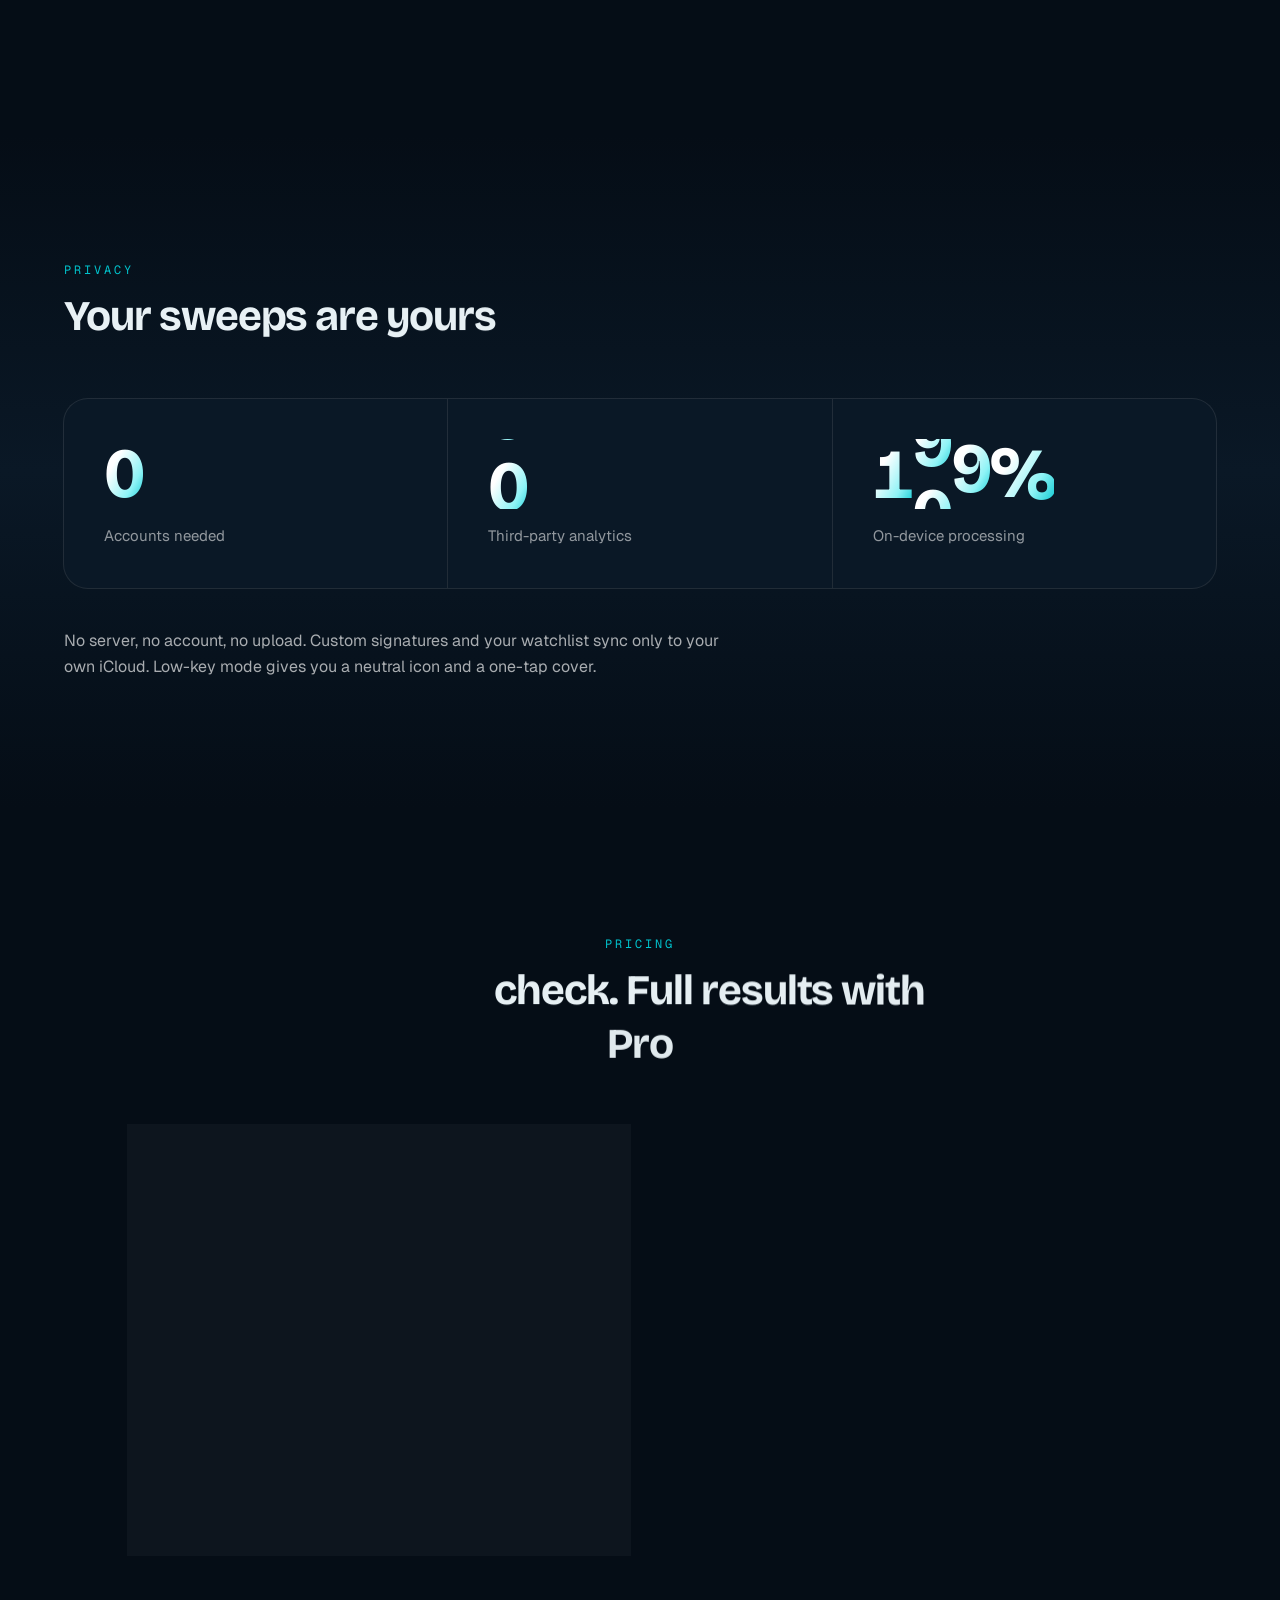
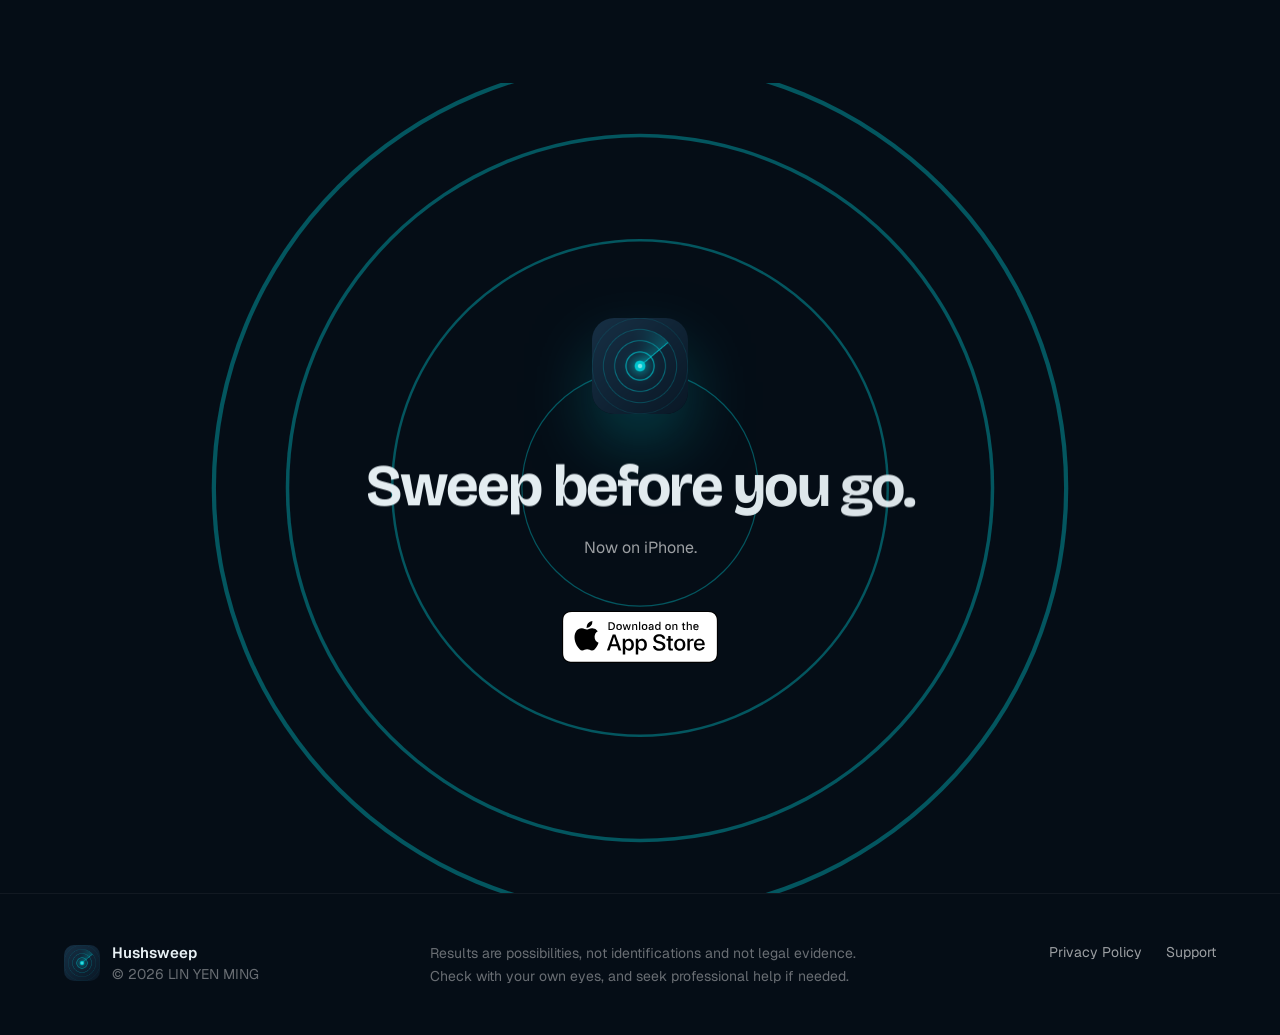
==== commit 07f11f7a: "Website: 2b0821f 2026-11-15" ====
--- a/docs/index.html
+++ b/docs/index.html
@@ -27,7 +27,7 @@
     <link rel="preconnect" href="https://fonts.googleapis.com" />
     <link rel="preconnect" href="https://fonts.gstatic.com" crossorigin />
     <link href="https://fonts.googleapis.com/css2?family=Bricolage+Grotesque:opsz,wght@12..96,500..800&family=Geist:wght@400;500;600&family=Geist+Mono:wght@400;500&family=Noto+Sans+TC:wght@400;500;700&family=Noto+Sans+JP:wght@400;500;700&display=swap" rel="stylesheet" />
-    <script type="module" crossorigin src="./assets/index-CPu7dZKz.js"></script>
+    <script type="module" crossorigin src="./assets/index-ujf5HoVz.js"></script>
     <link rel="modulepreload" crossorigin href="./assets/gsap-usW-n9ON.js">
     <link rel="modulepreload" crossorigin href="./assets/react-C9H1FfiJ.js">
     <link rel="modulepreload" crossorigin href="./assets/motion-DQWAcm2H.js">
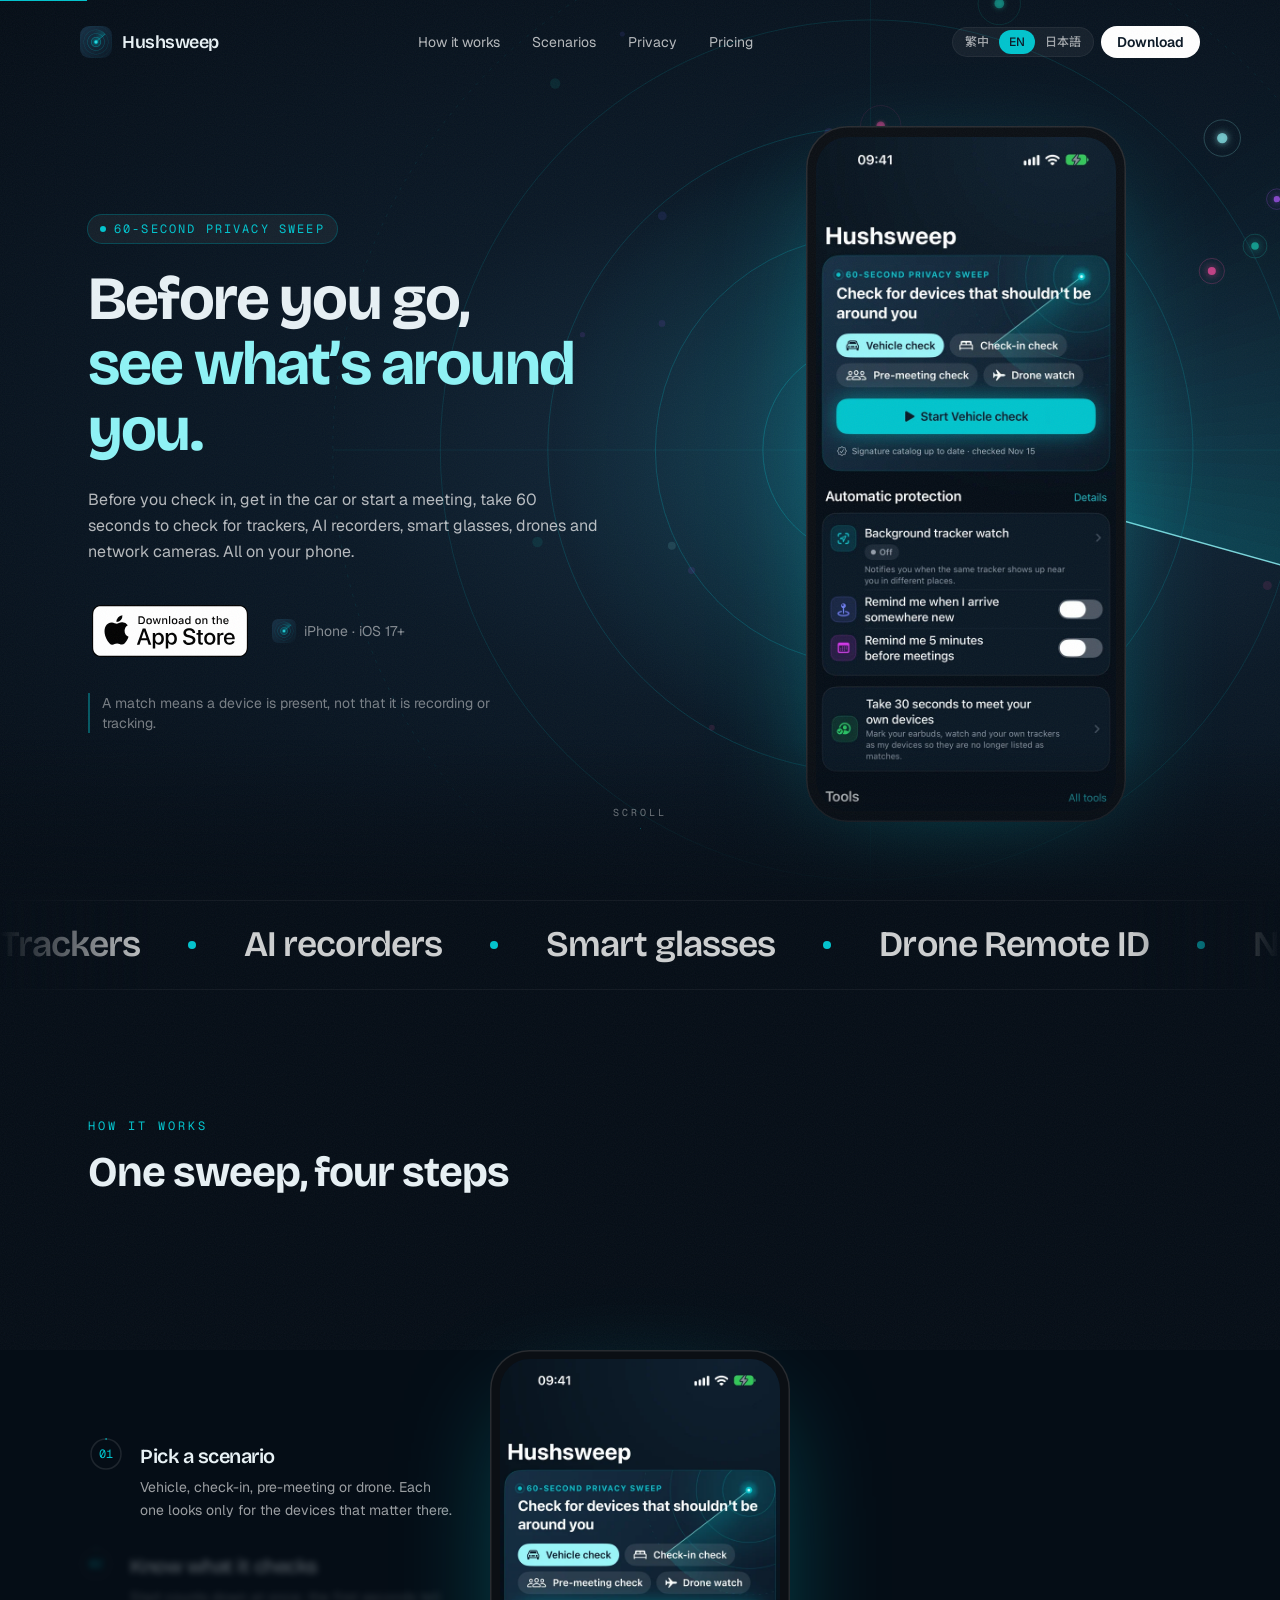
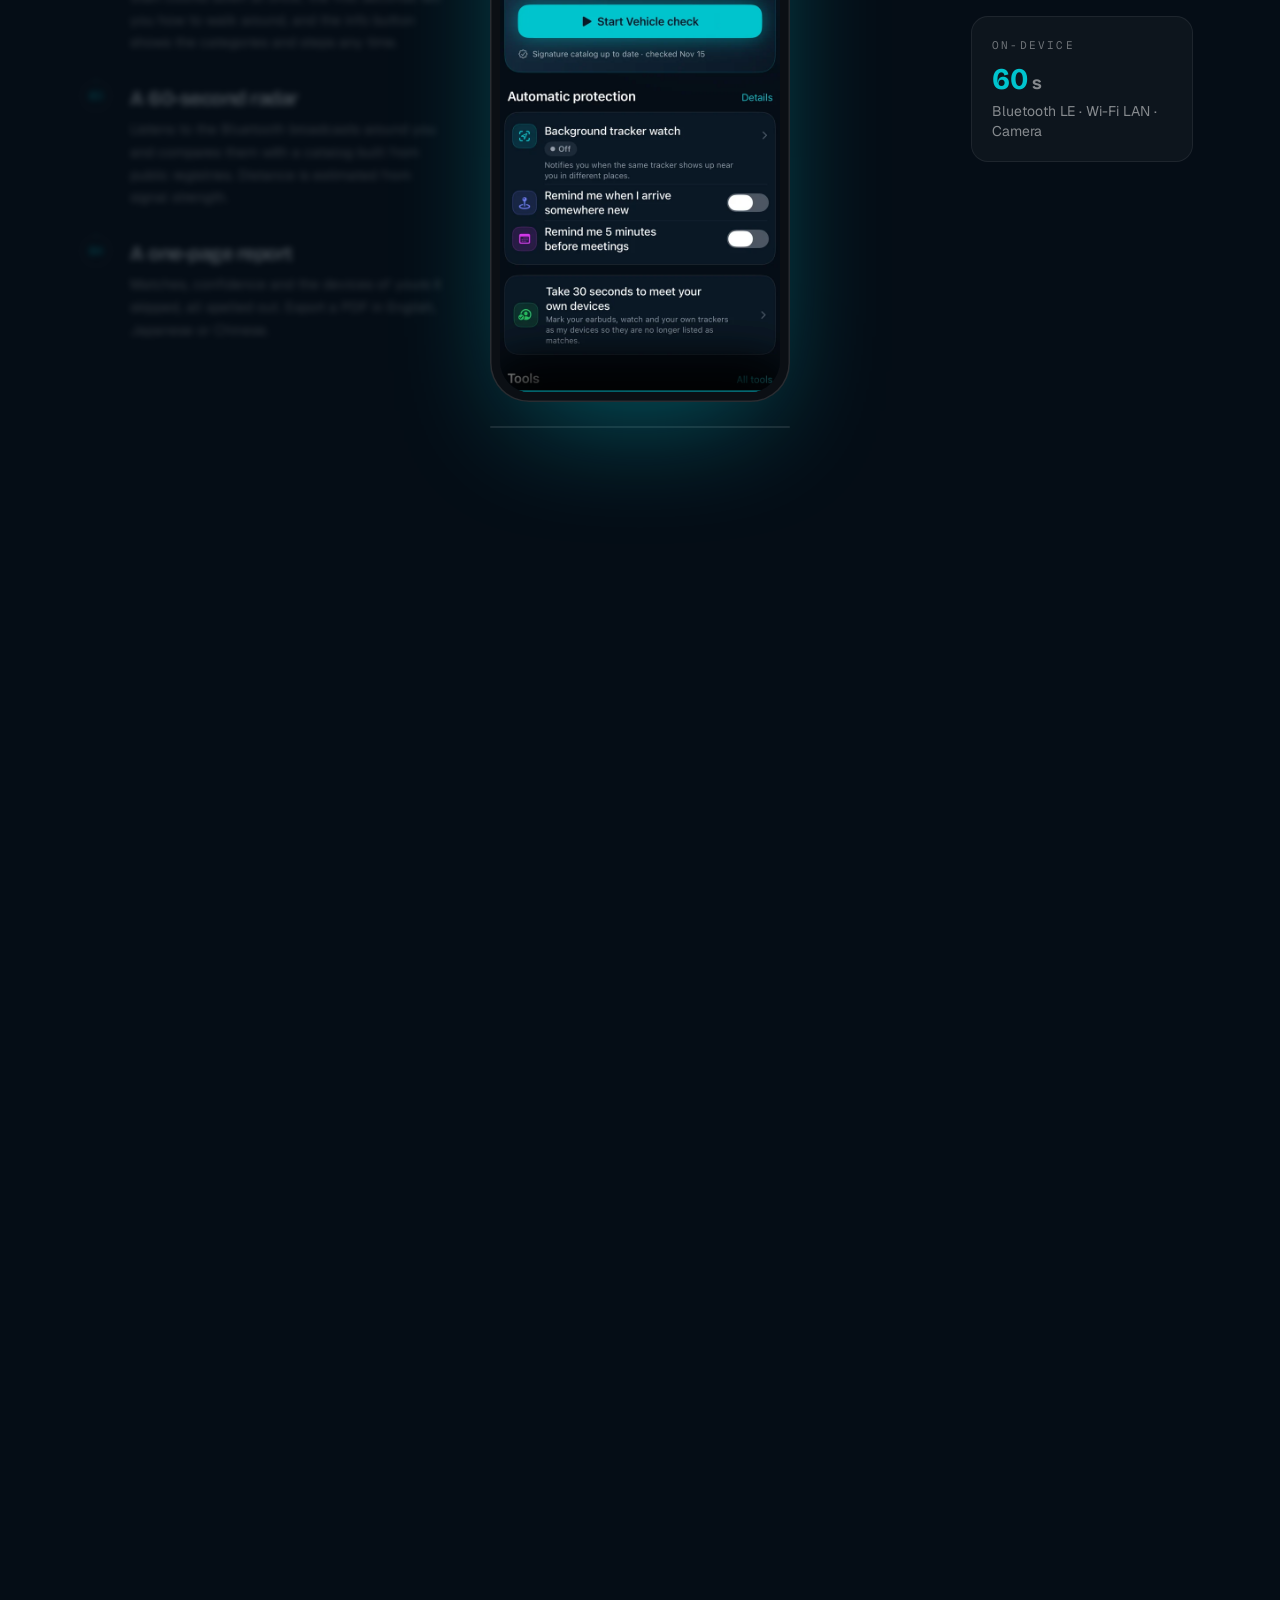
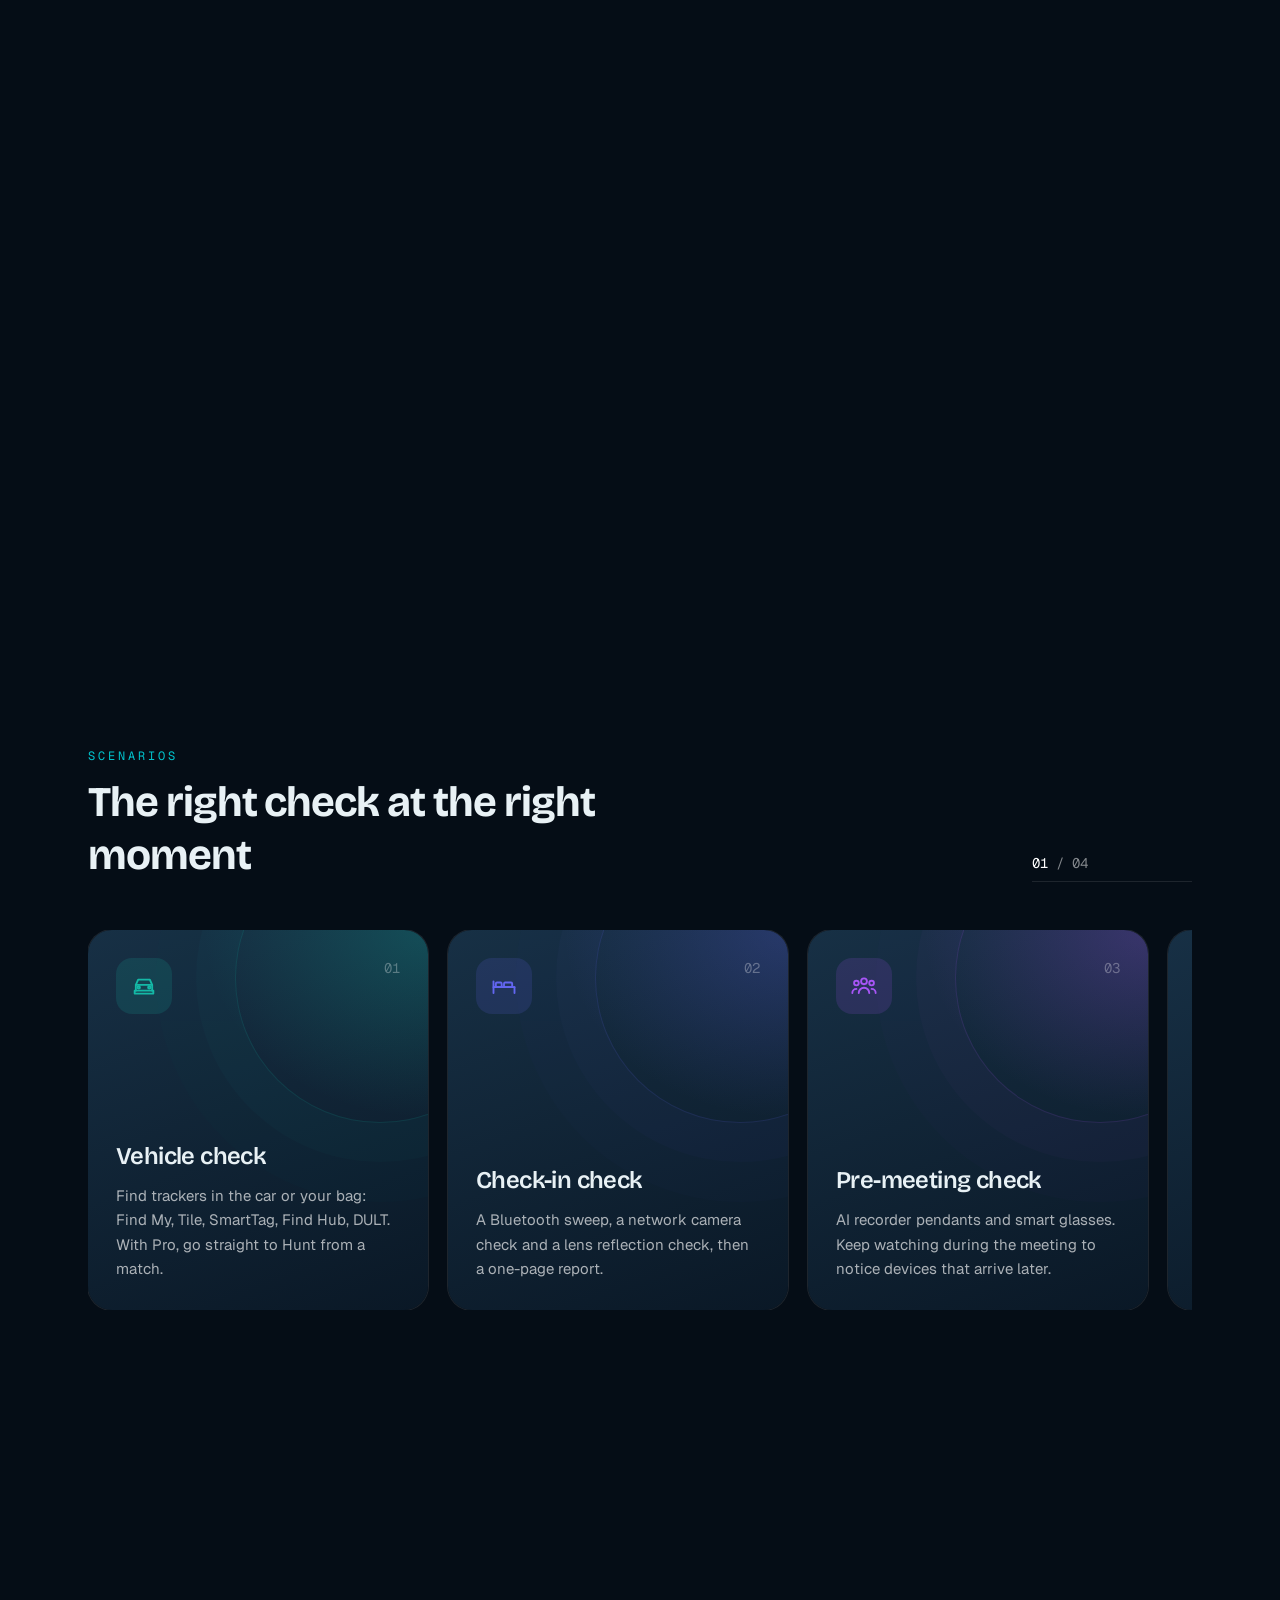
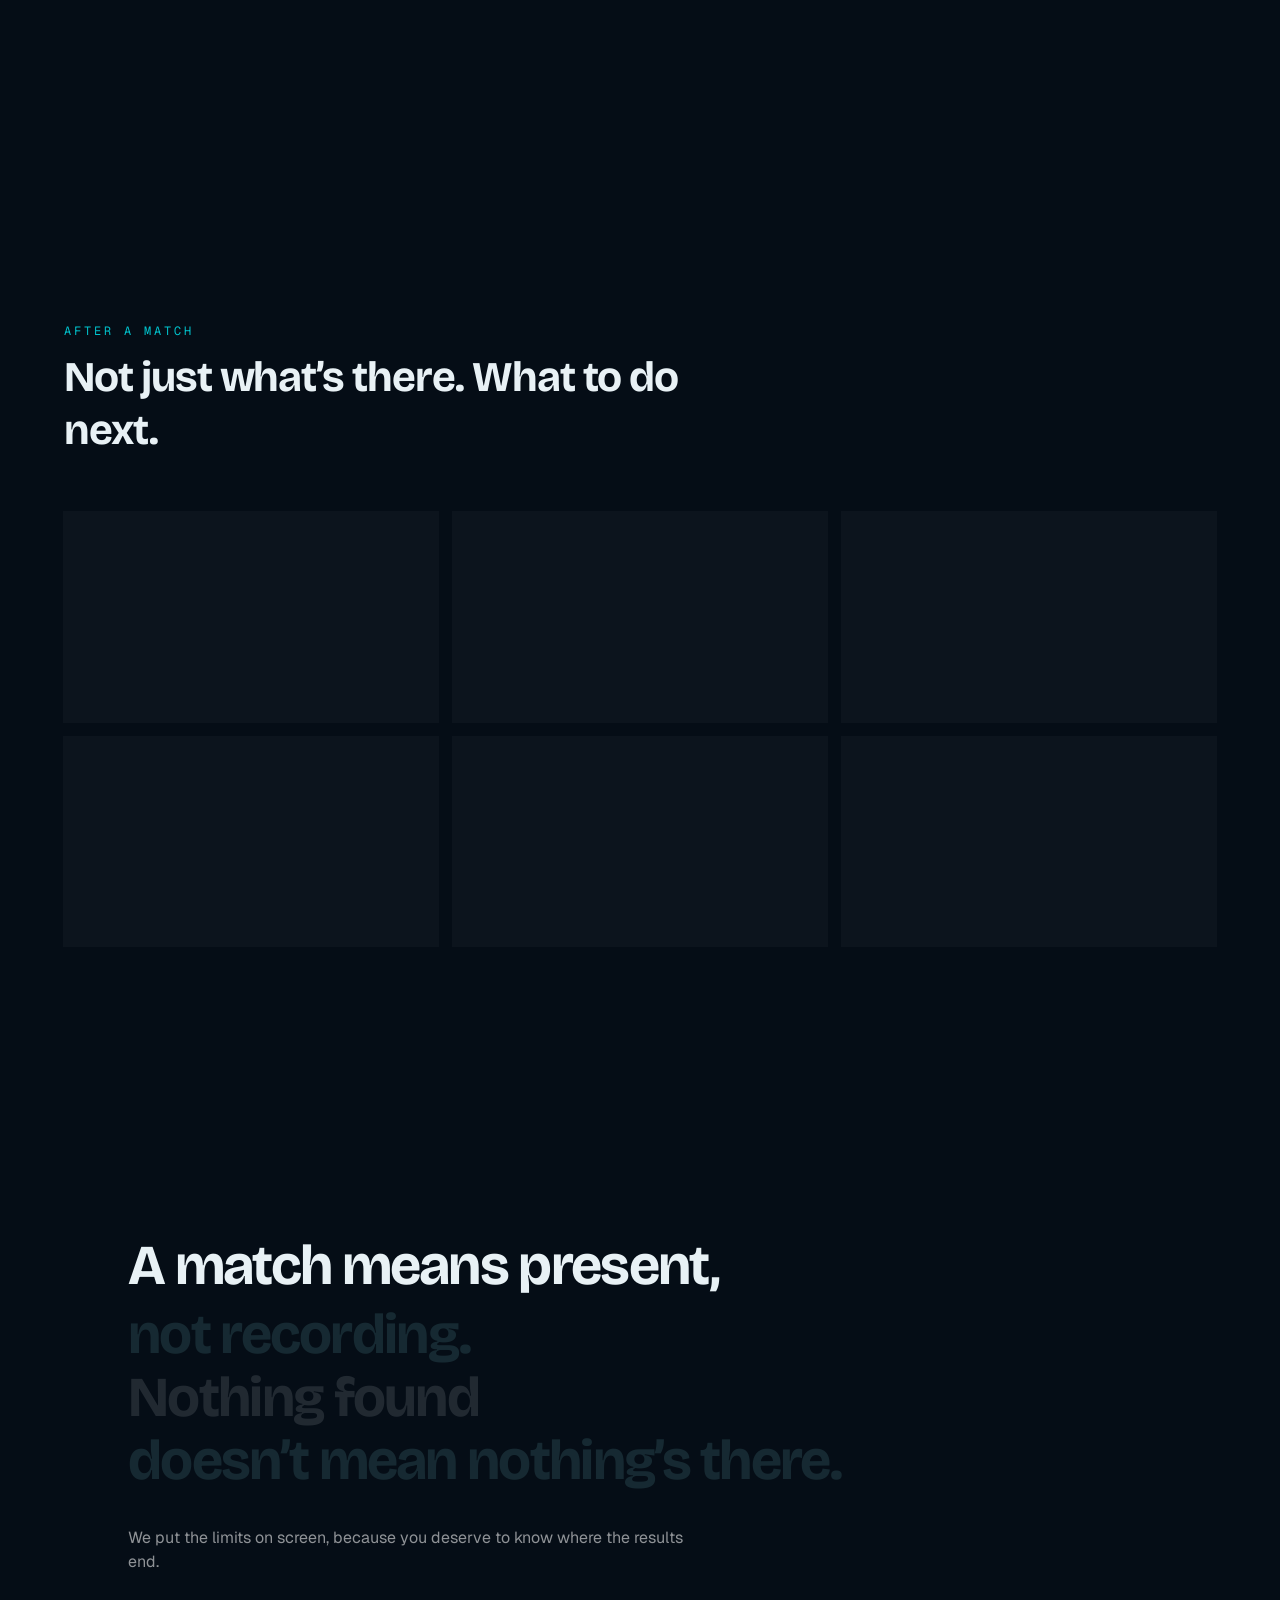
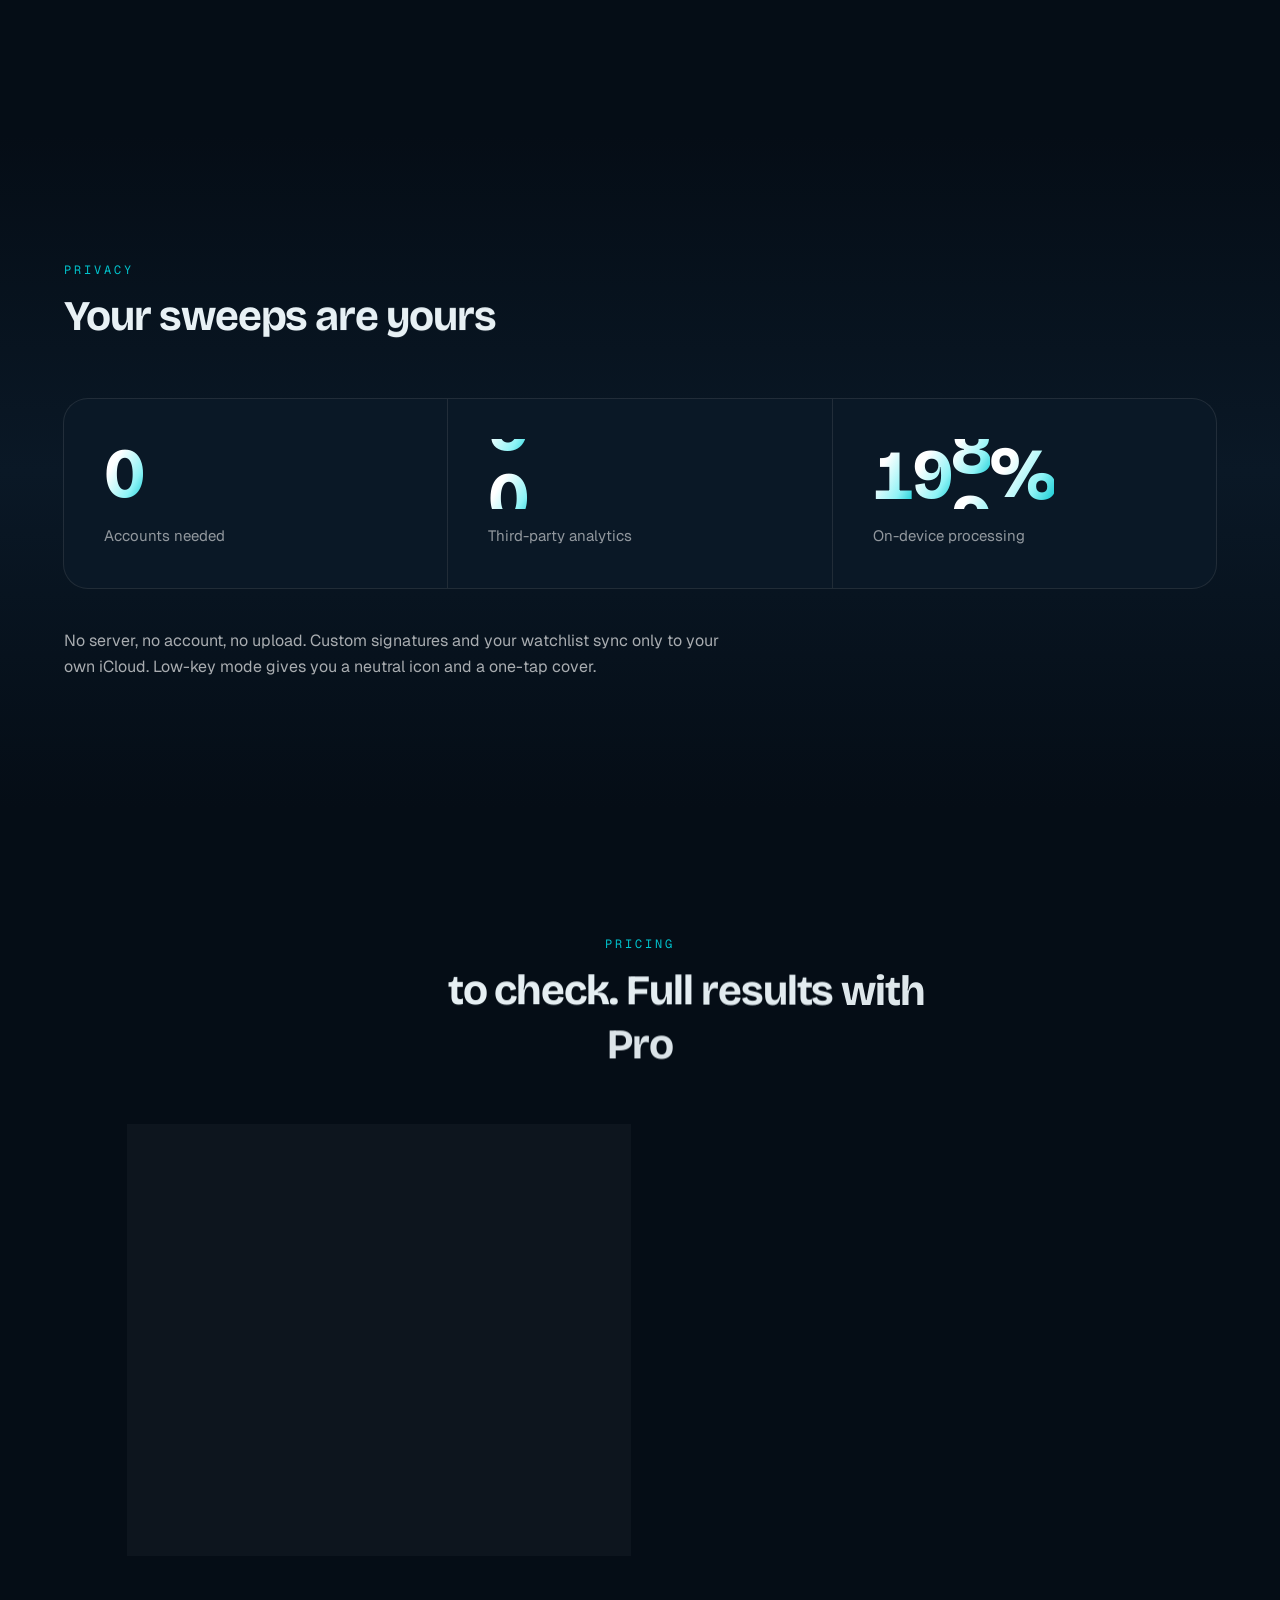
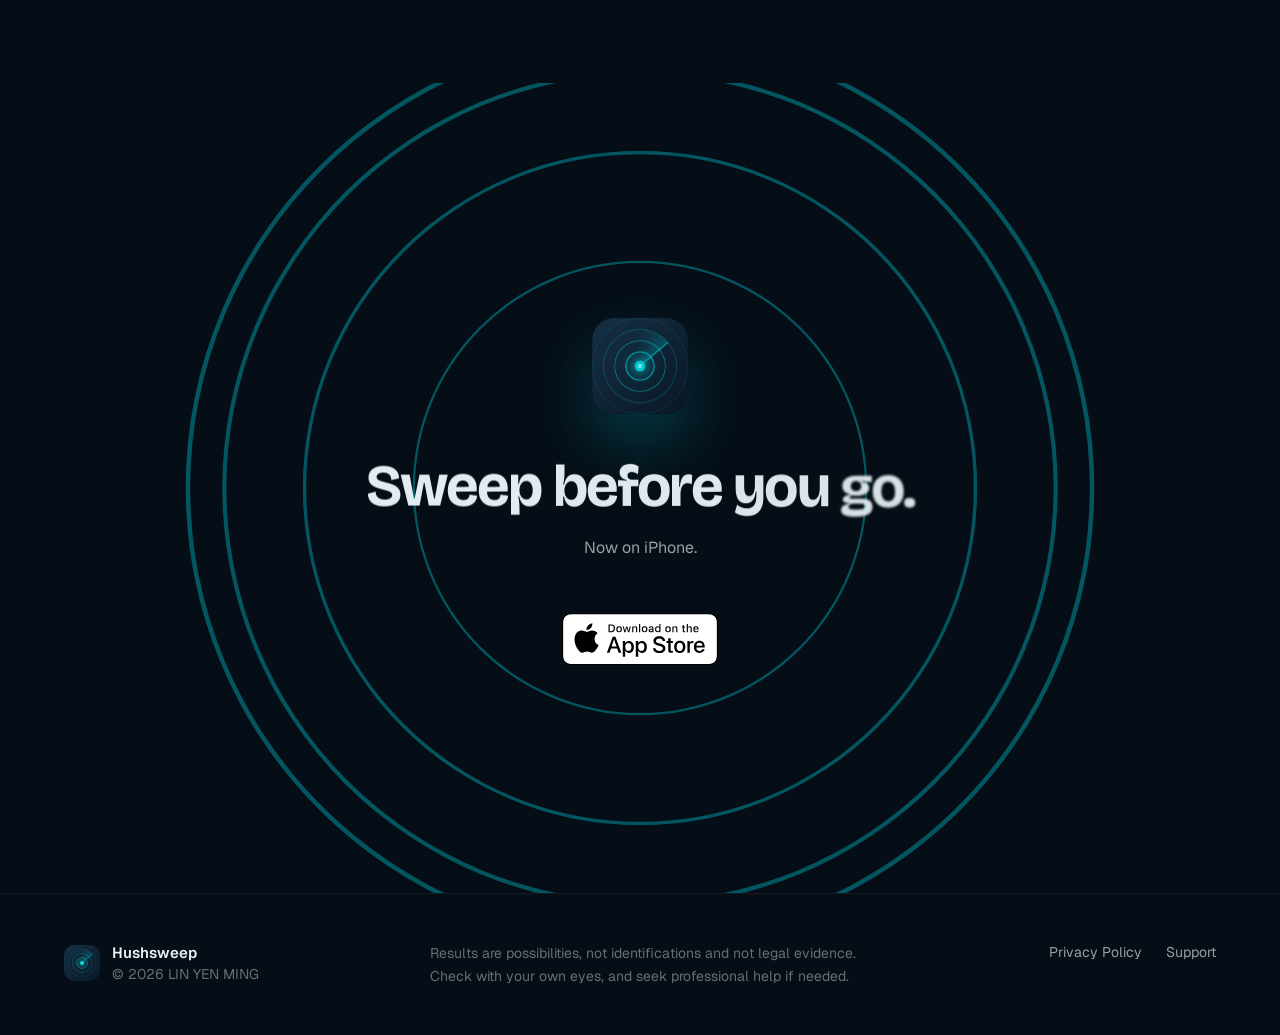
==== commit 0bf1ea9f: "Website: 9508369 2026-11-15" ====
--- a/docs/index.html
+++ b/docs/index.html
@@ -27,7 +27,7 @@
     <link rel="preconnect" href="https://fonts.googleapis.com" />
     <link rel="preconnect" href="https://fonts.gstatic.com" crossorigin />
     <link href="https://fonts.googleapis.com/css2?family=Bricolage+Grotesque:opsz,wght@12..96,500..800&family=Geist:wght@400;500;600&family=Geist+Mono:wght@400;500&family=Noto+Sans+TC:wght@400;500;700&family=Noto+Sans+JP:wght@400;500;700&display=swap" rel="stylesheet" />
-    <script type="module" crossorigin src="./assets/index-ujf5HoVz.js"></script>
+    <script type="module" crossorigin src="./assets/index-Cw0shsdK.js"></script>
     <link rel="modulepreload" crossorigin href="./assets/gsap-usW-n9ON.js">
     <link rel="modulepreload" crossorigin href="./assets/react-C9H1FfiJ.js">
     <link rel="modulepreload" crossorigin href="./assets/motion-DQWAcm2H.js">
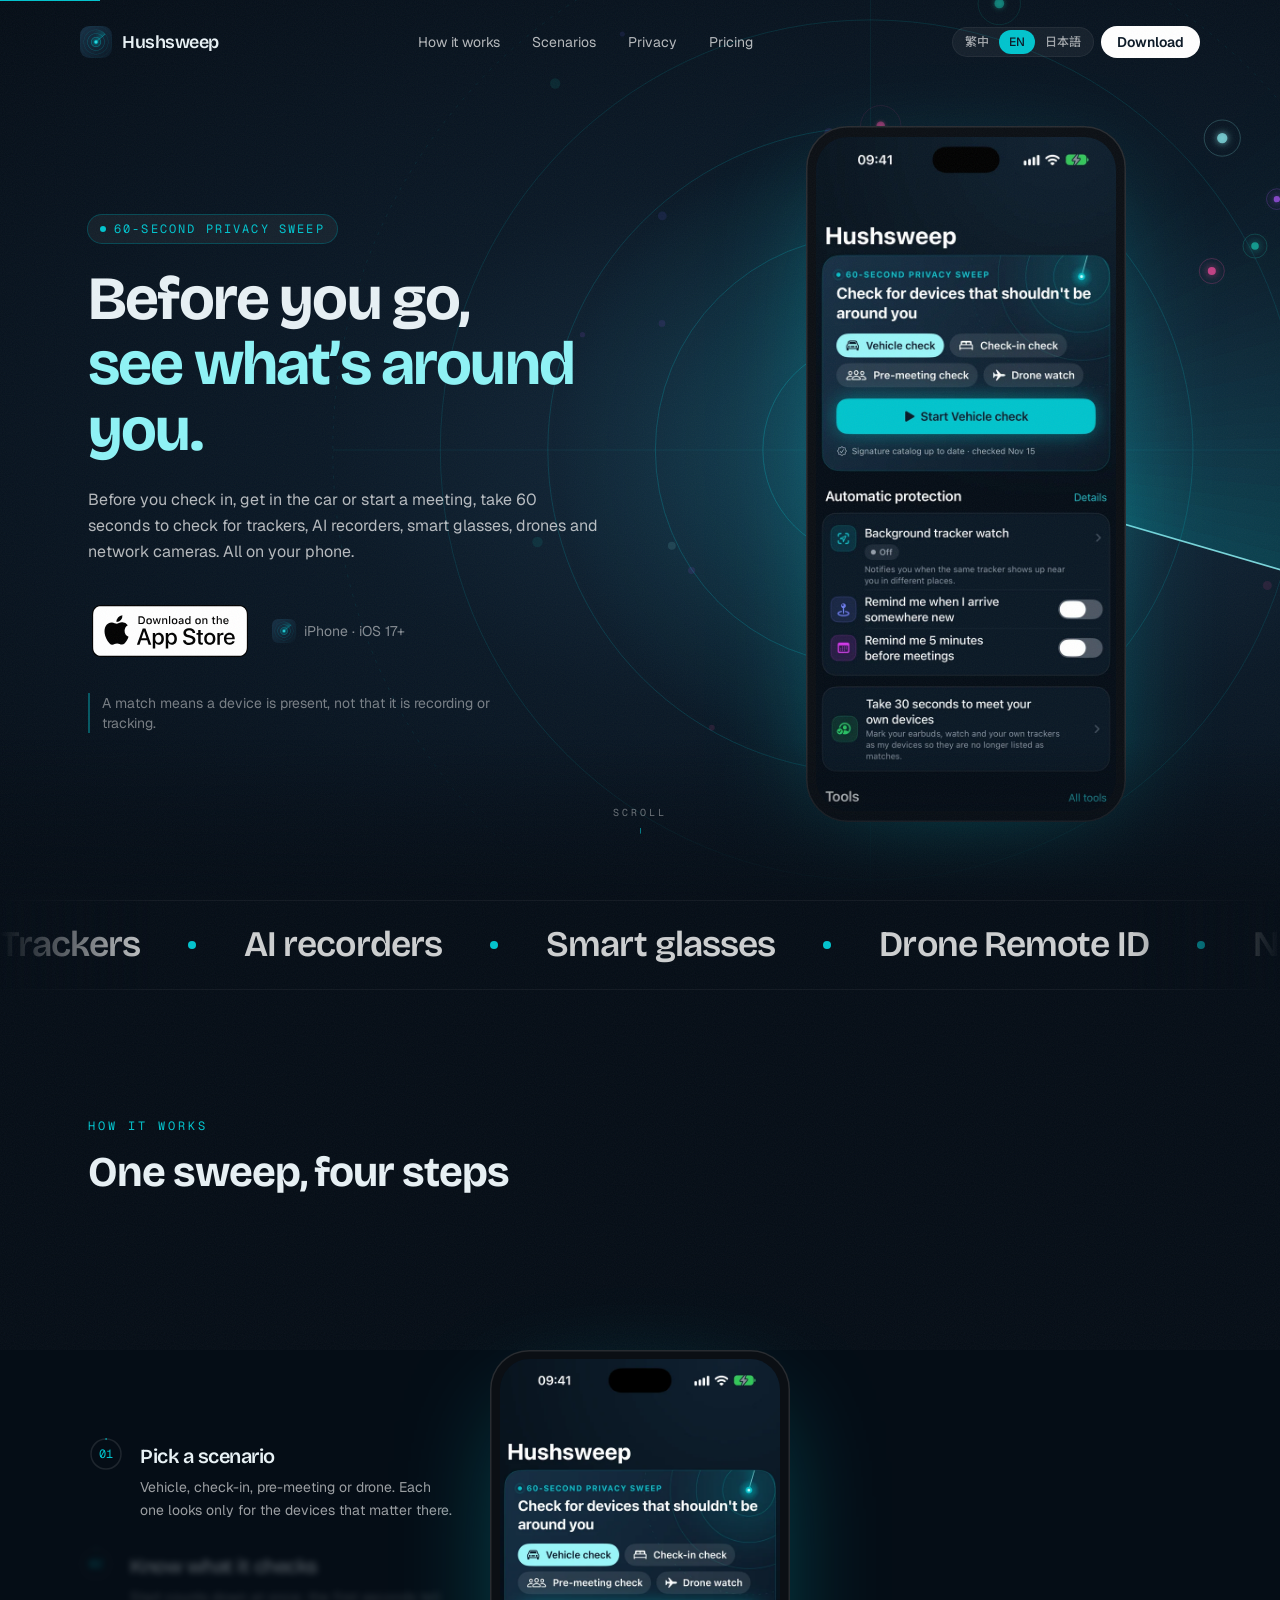
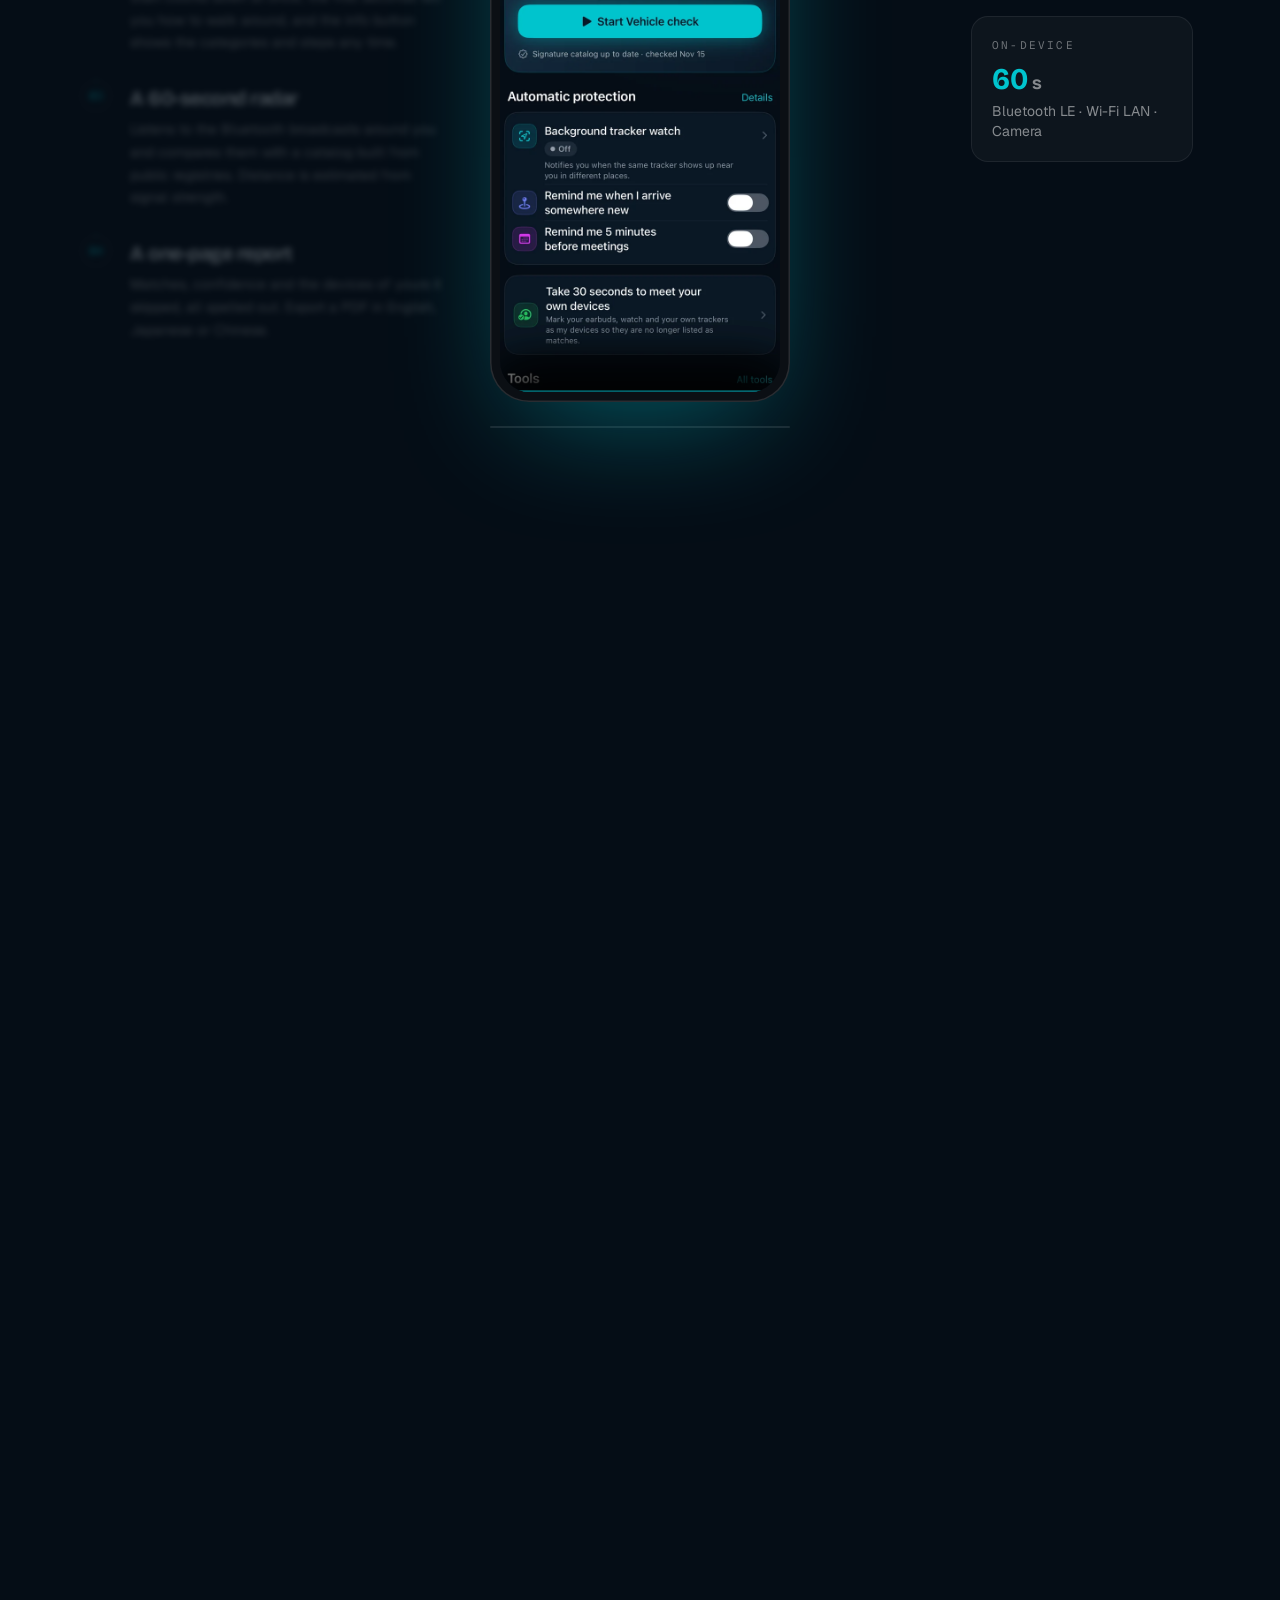
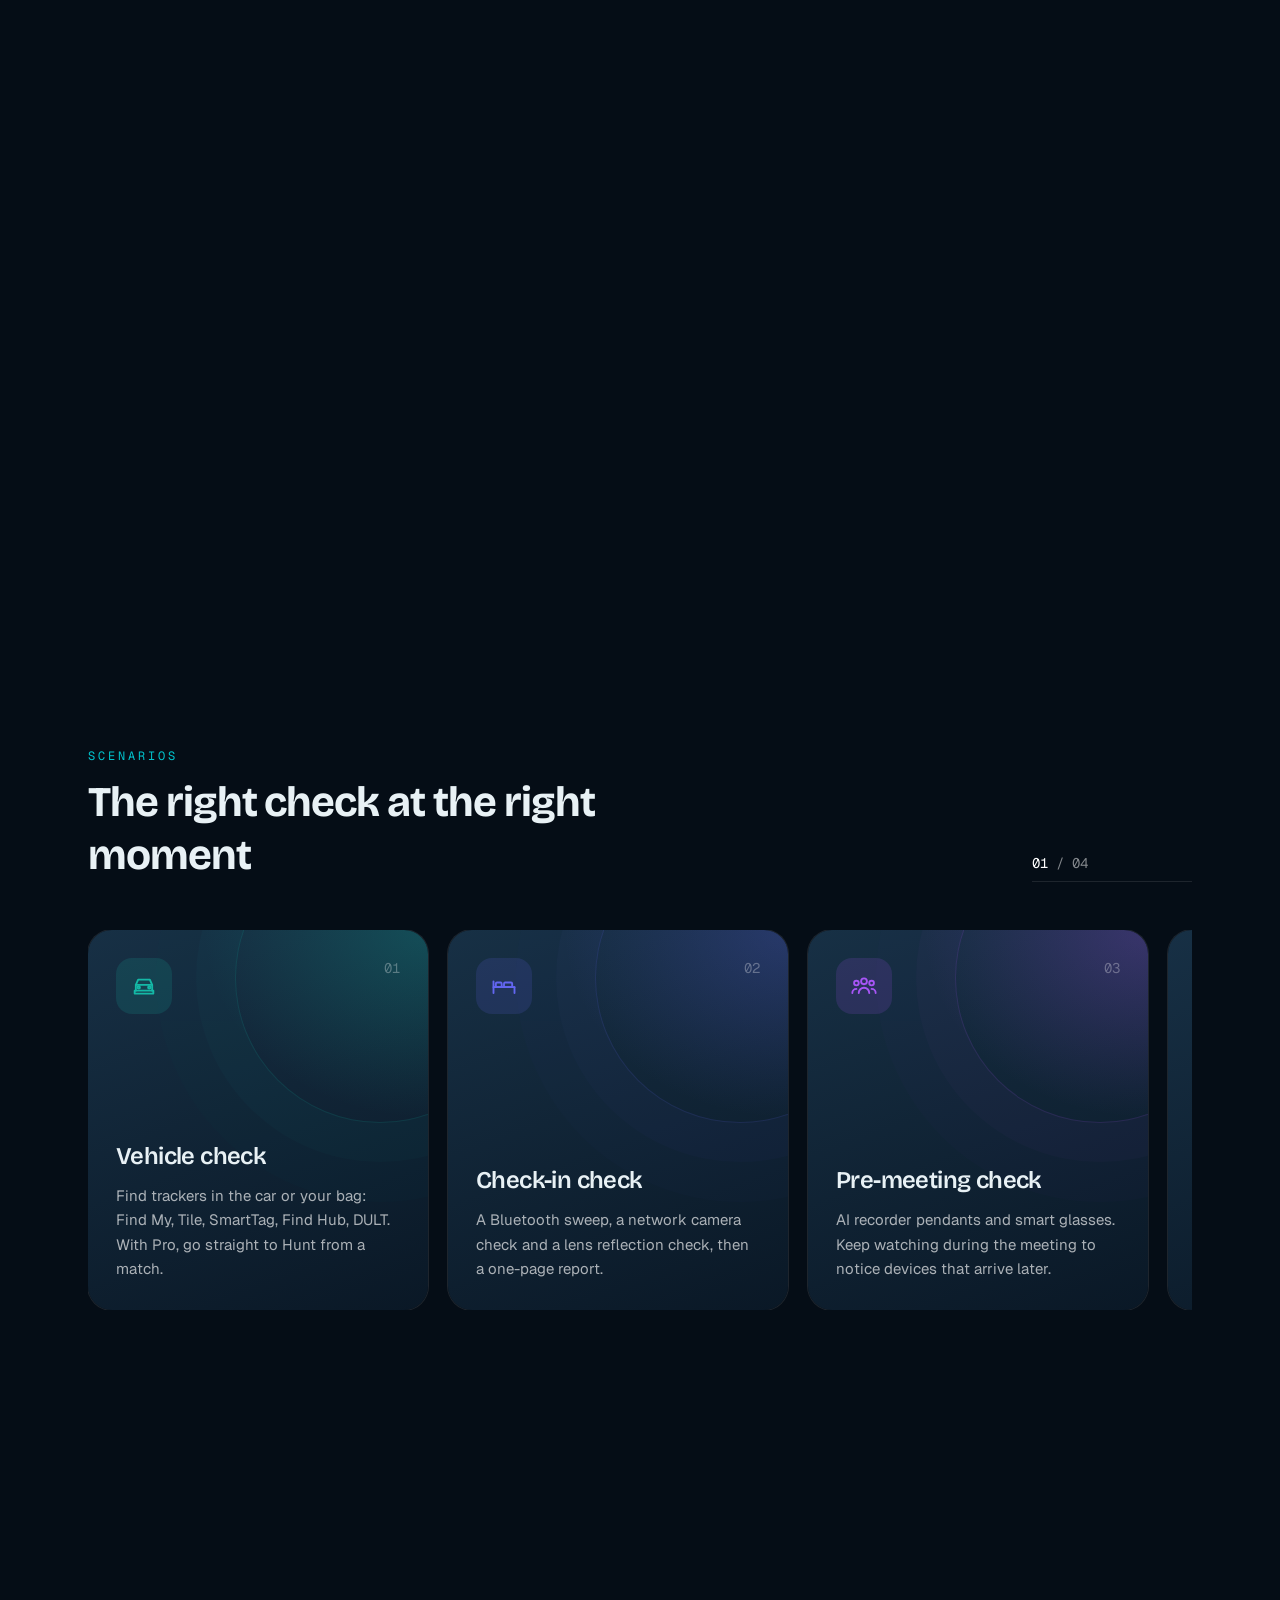
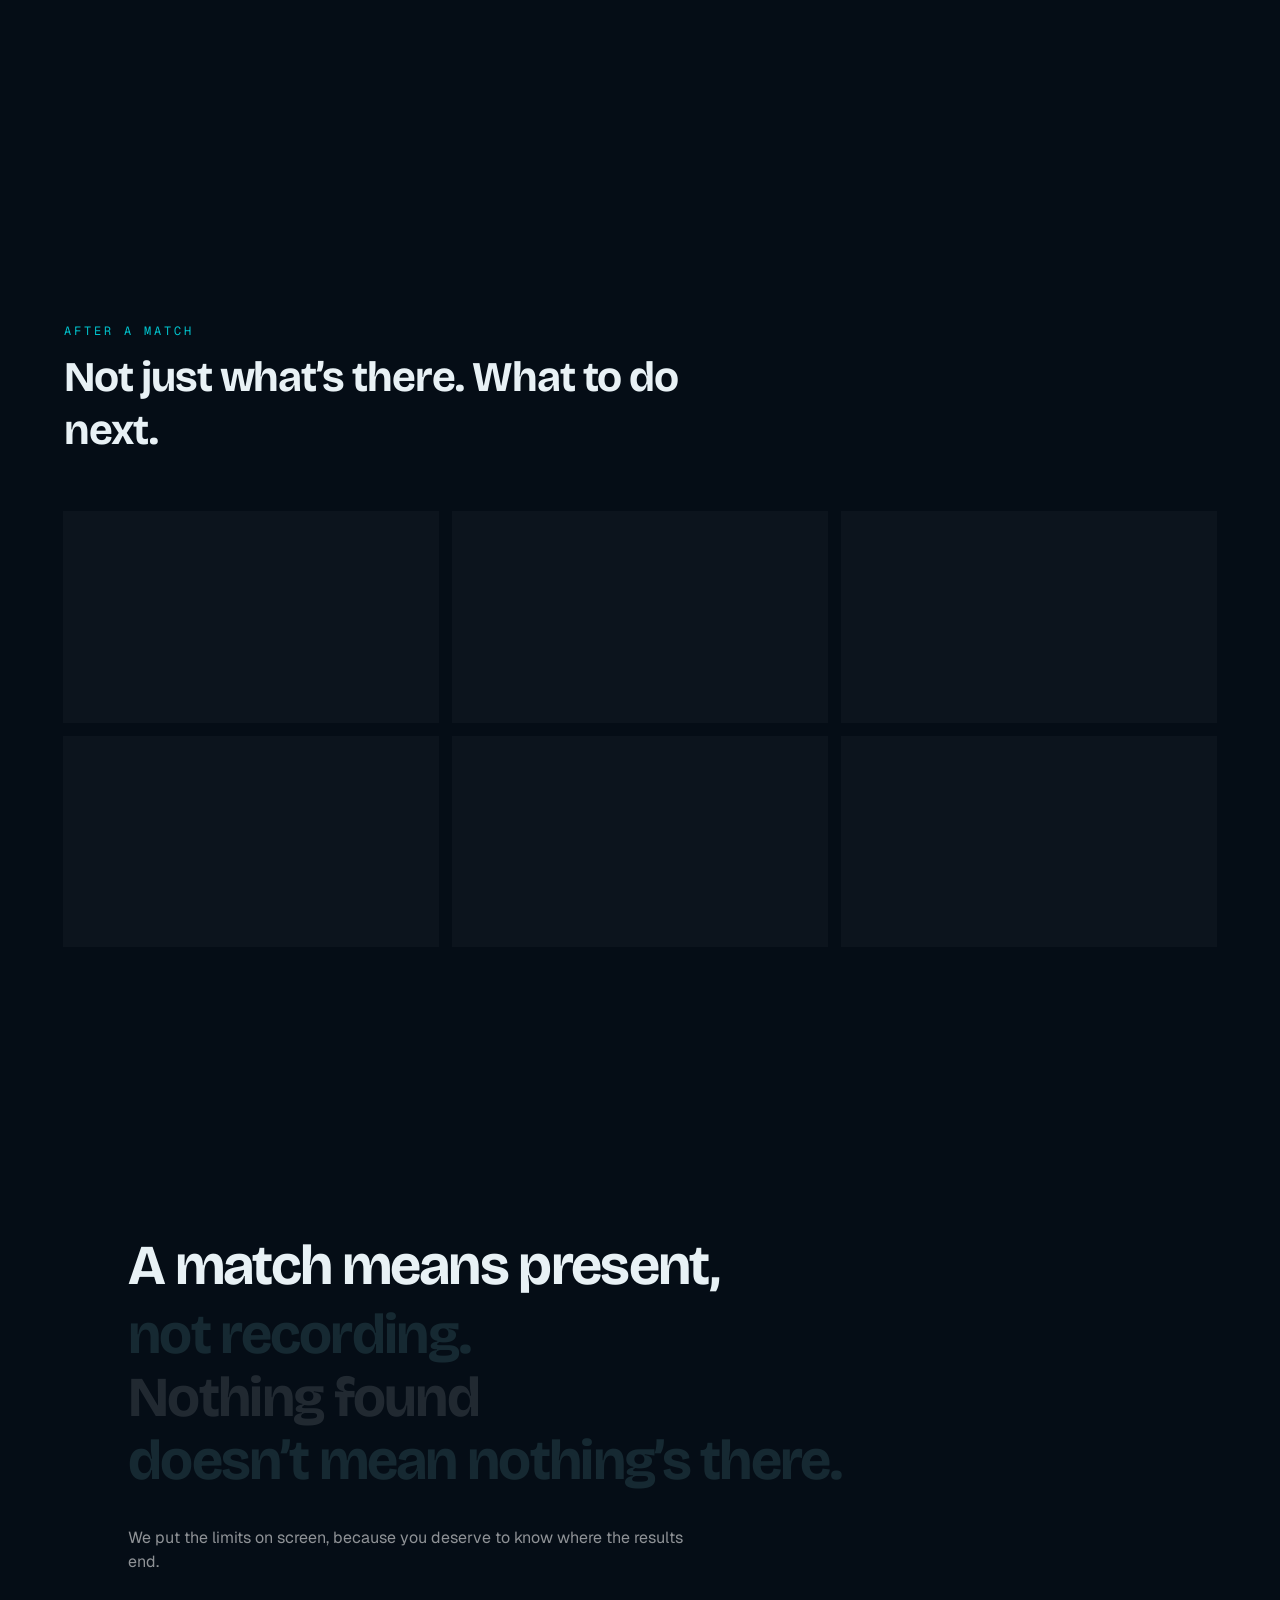
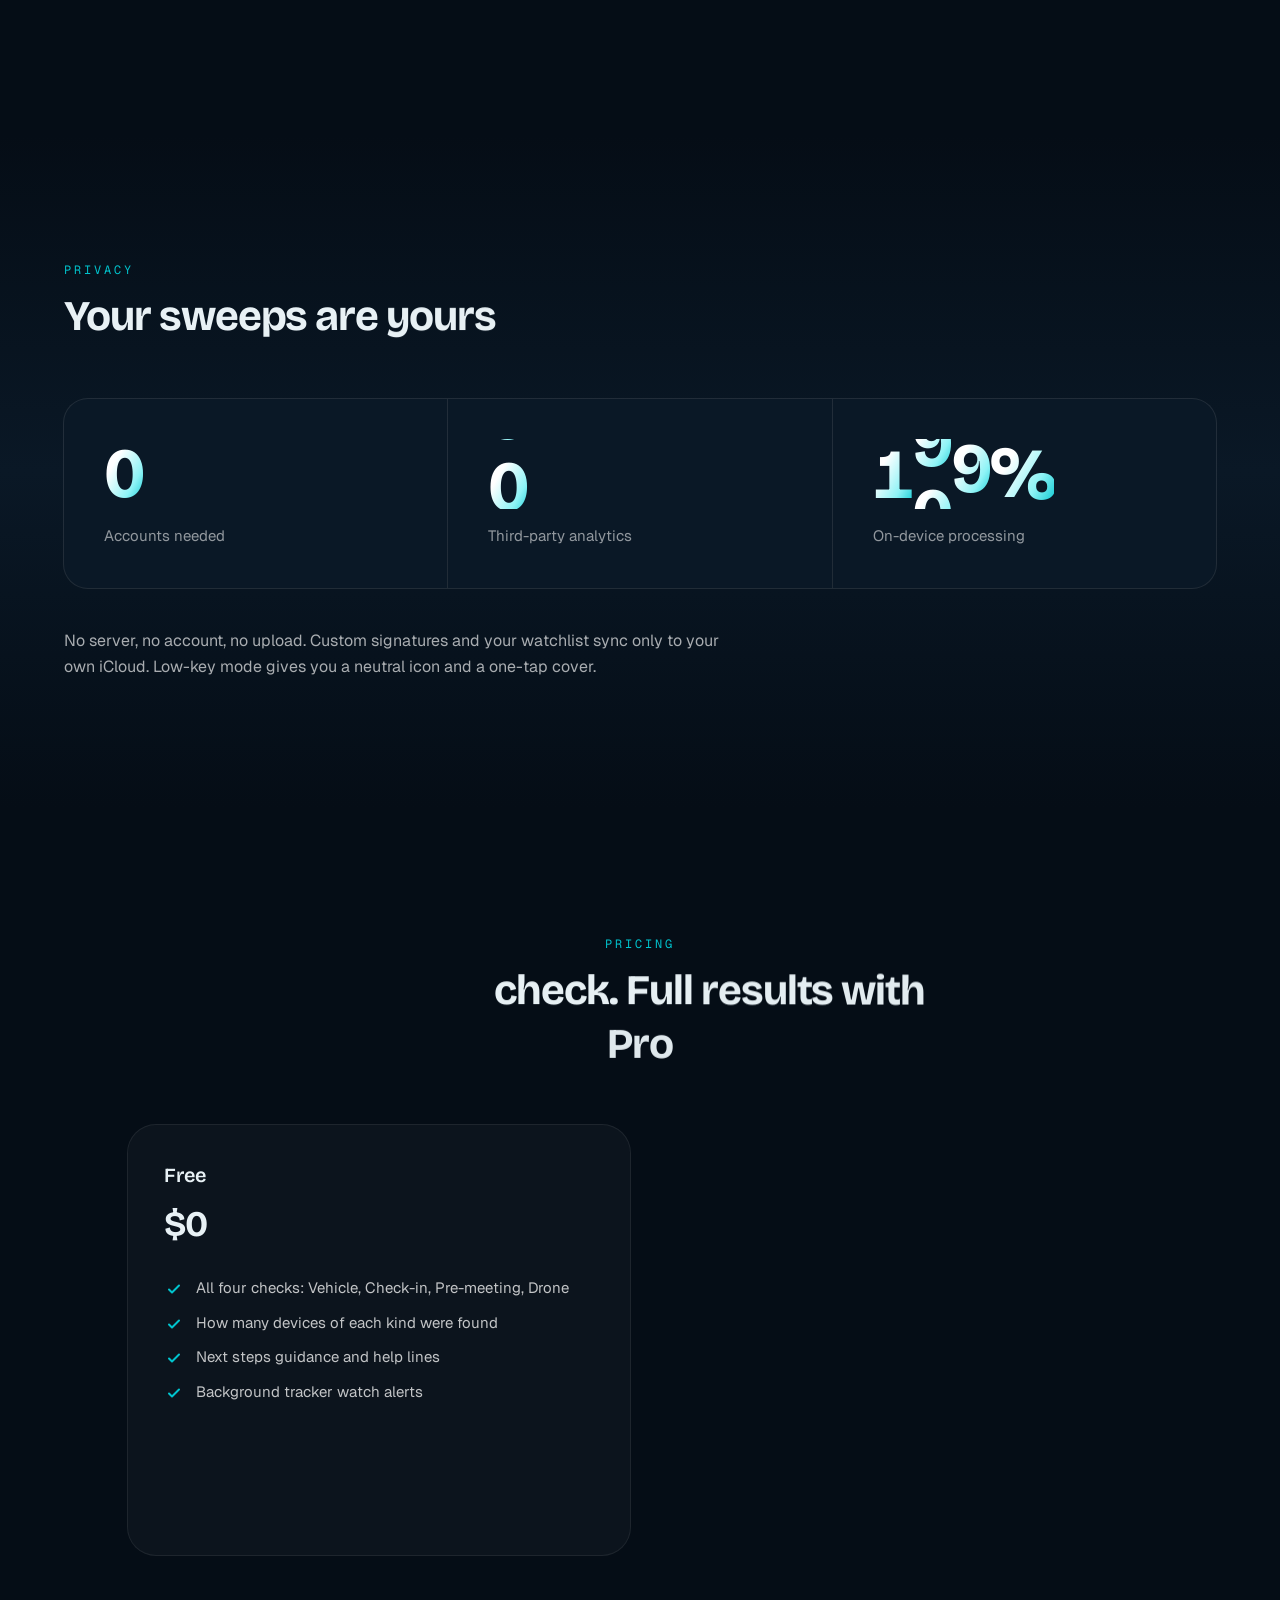
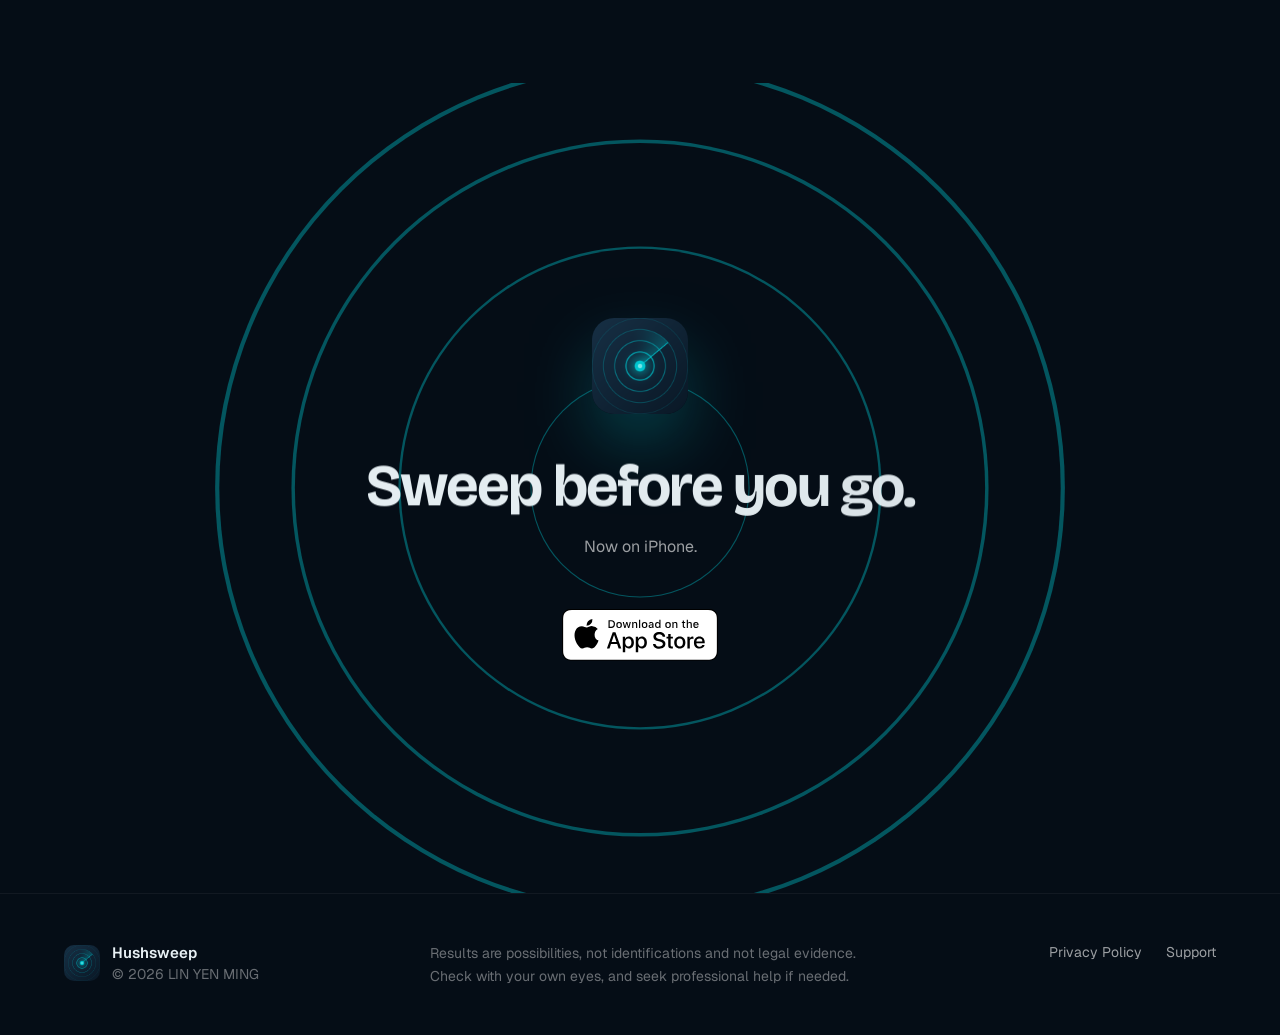
==== commit 3f5dde5b: "Website: 3f59150 2026-11-15" ====
--- a/docs/index.html
+++ b/docs/index.html
@@ -27,7 +27,7 @@
     <link rel="preconnect" href="https://fonts.googleapis.com" />
     <link rel="preconnect" href="https://fonts.gstatic.com" crossorigin />
     <link href="https://fonts.googleapis.com/css2?family=Bricolage+Grotesque:opsz,wght@12..96,500..800&family=Geist:wght@400;500;600&family=Geist+Mono:wght@400;500&family=Noto+Sans+TC:wght@400;500;700&family=Noto+Sans+JP:wght@400;500;700&display=swap" rel="stylesheet" />
-    <script type="module" crossorigin src="./assets/index-Cw0shsdK.js"></script>
+    <script type="module" crossorigin src="./assets/index-Dj5oI8Zr.js"></script>
     <link rel="modulepreload" crossorigin href="./assets/gsap-usW-n9ON.js">
     <link rel="modulepreload" crossorigin href="./assets/react-C9H1FfiJ.js">
     <link rel="modulepreload" crossorigin href="./assets/motion-DQWAcm2H.js">
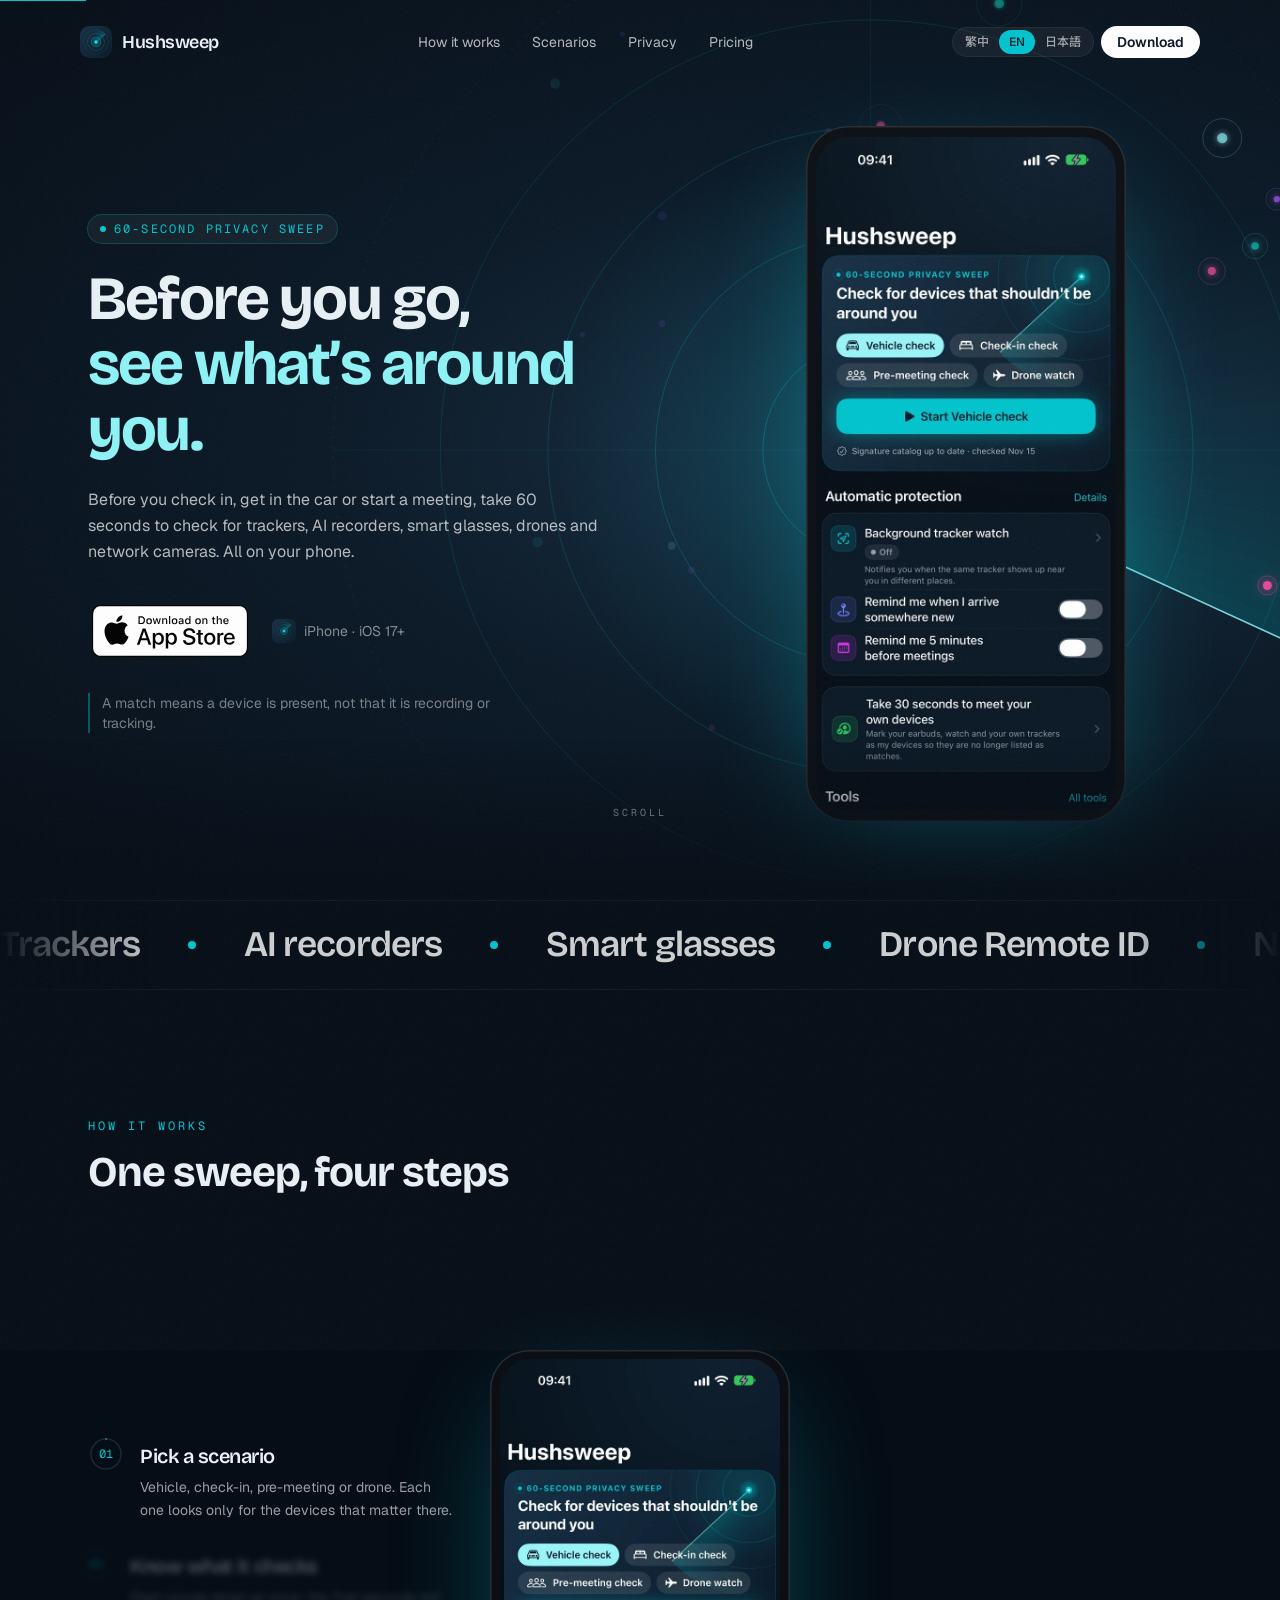
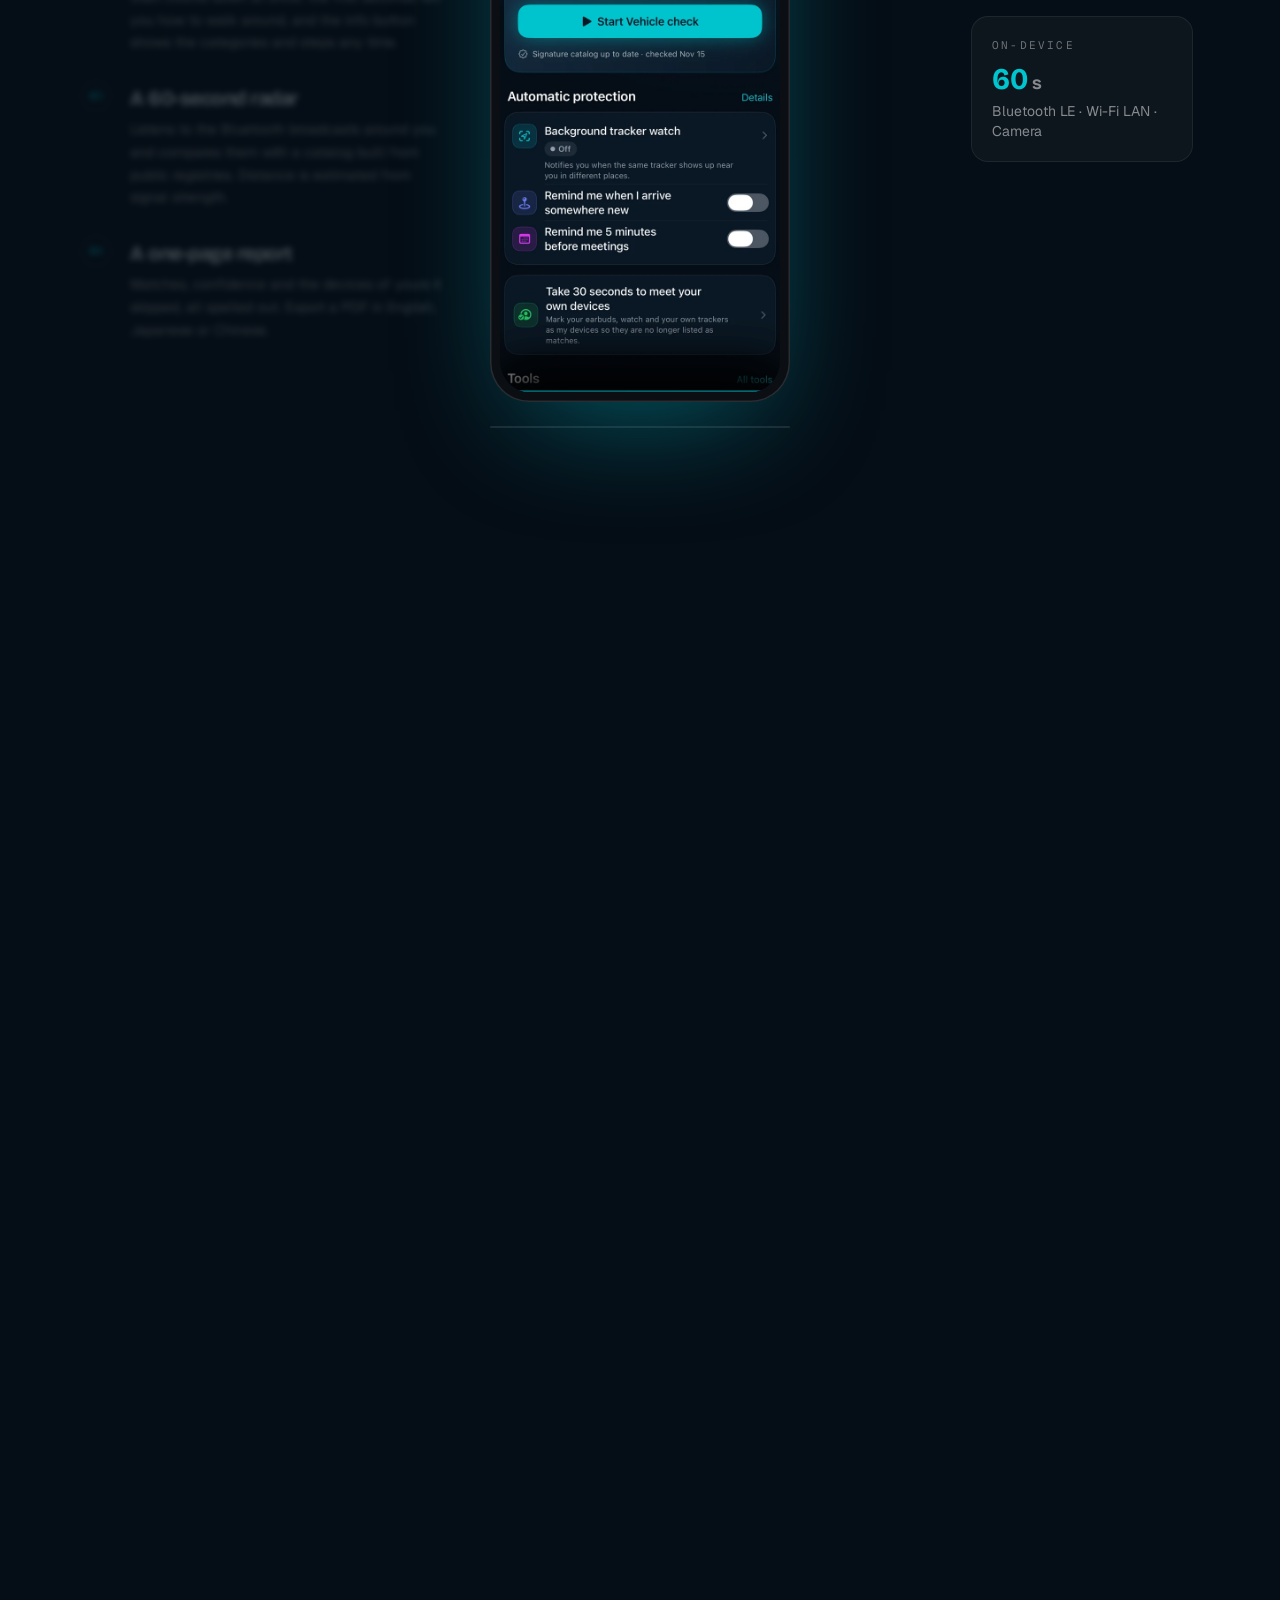
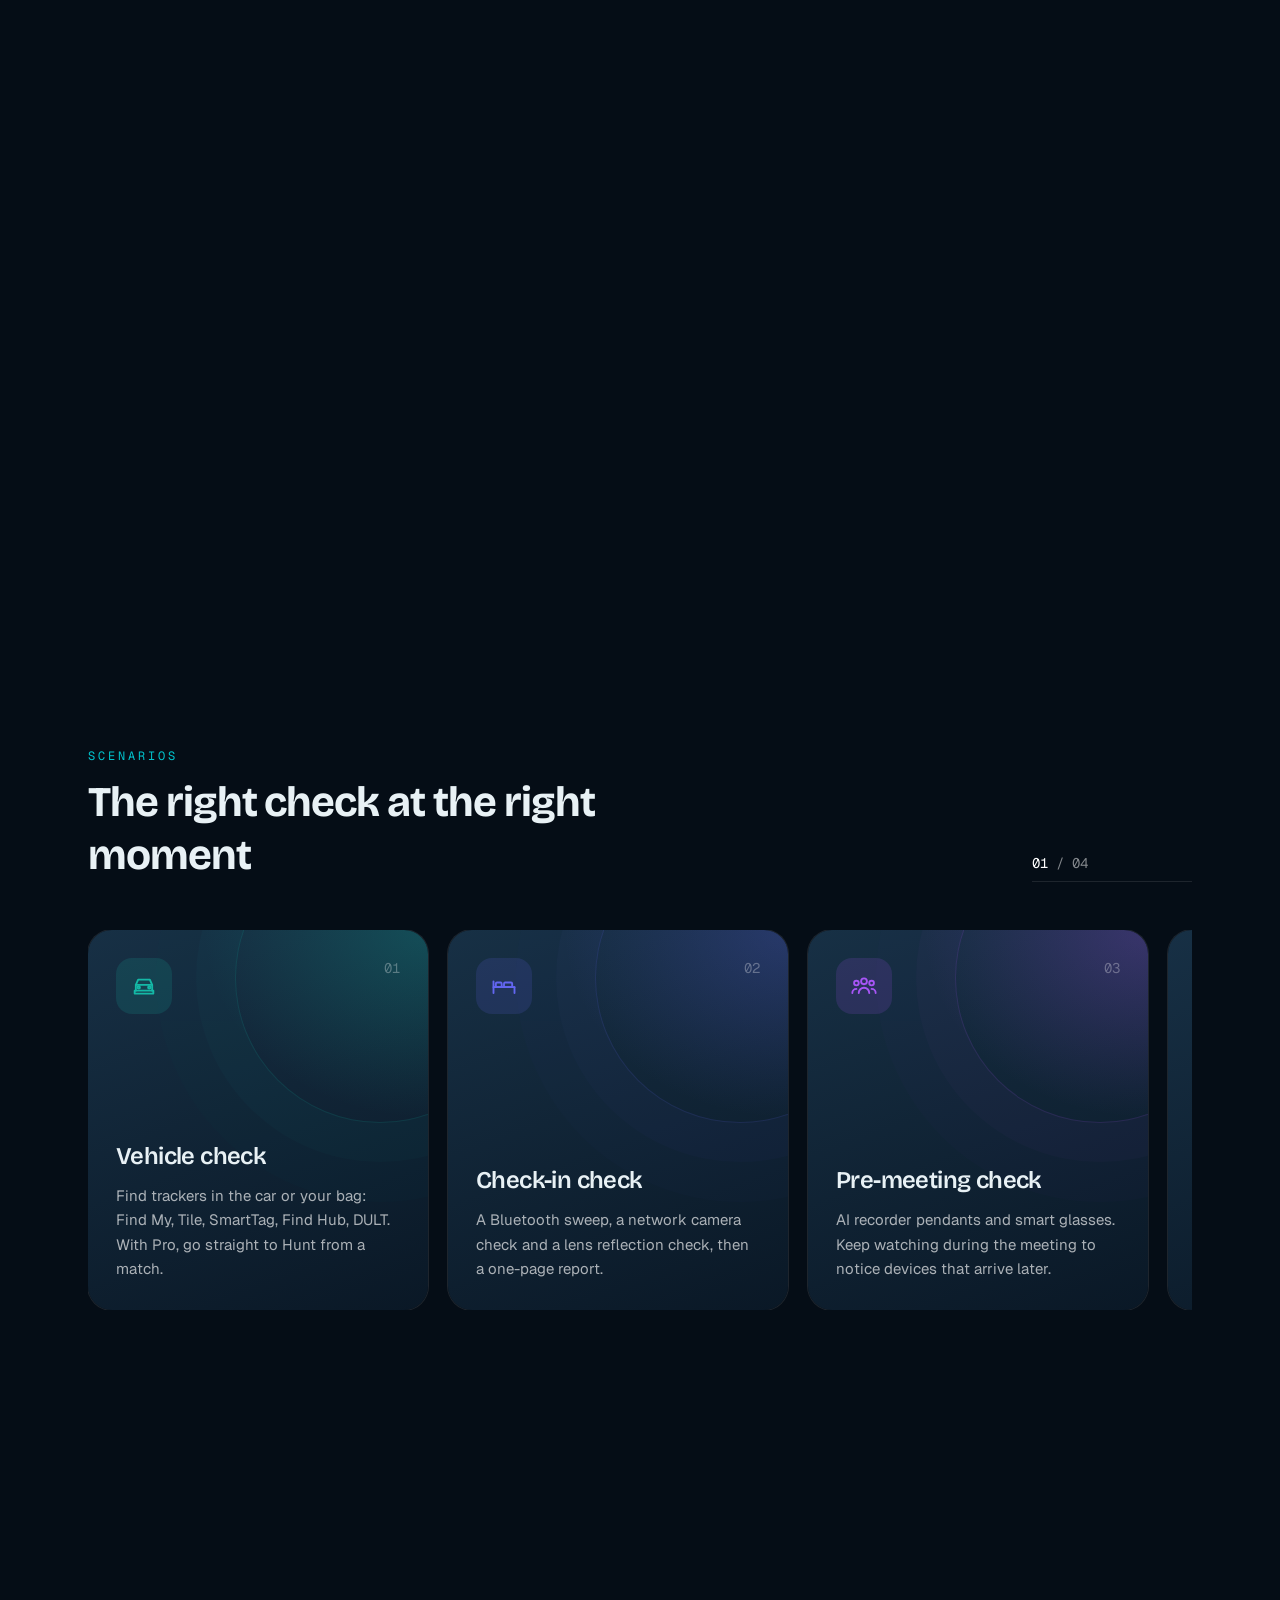
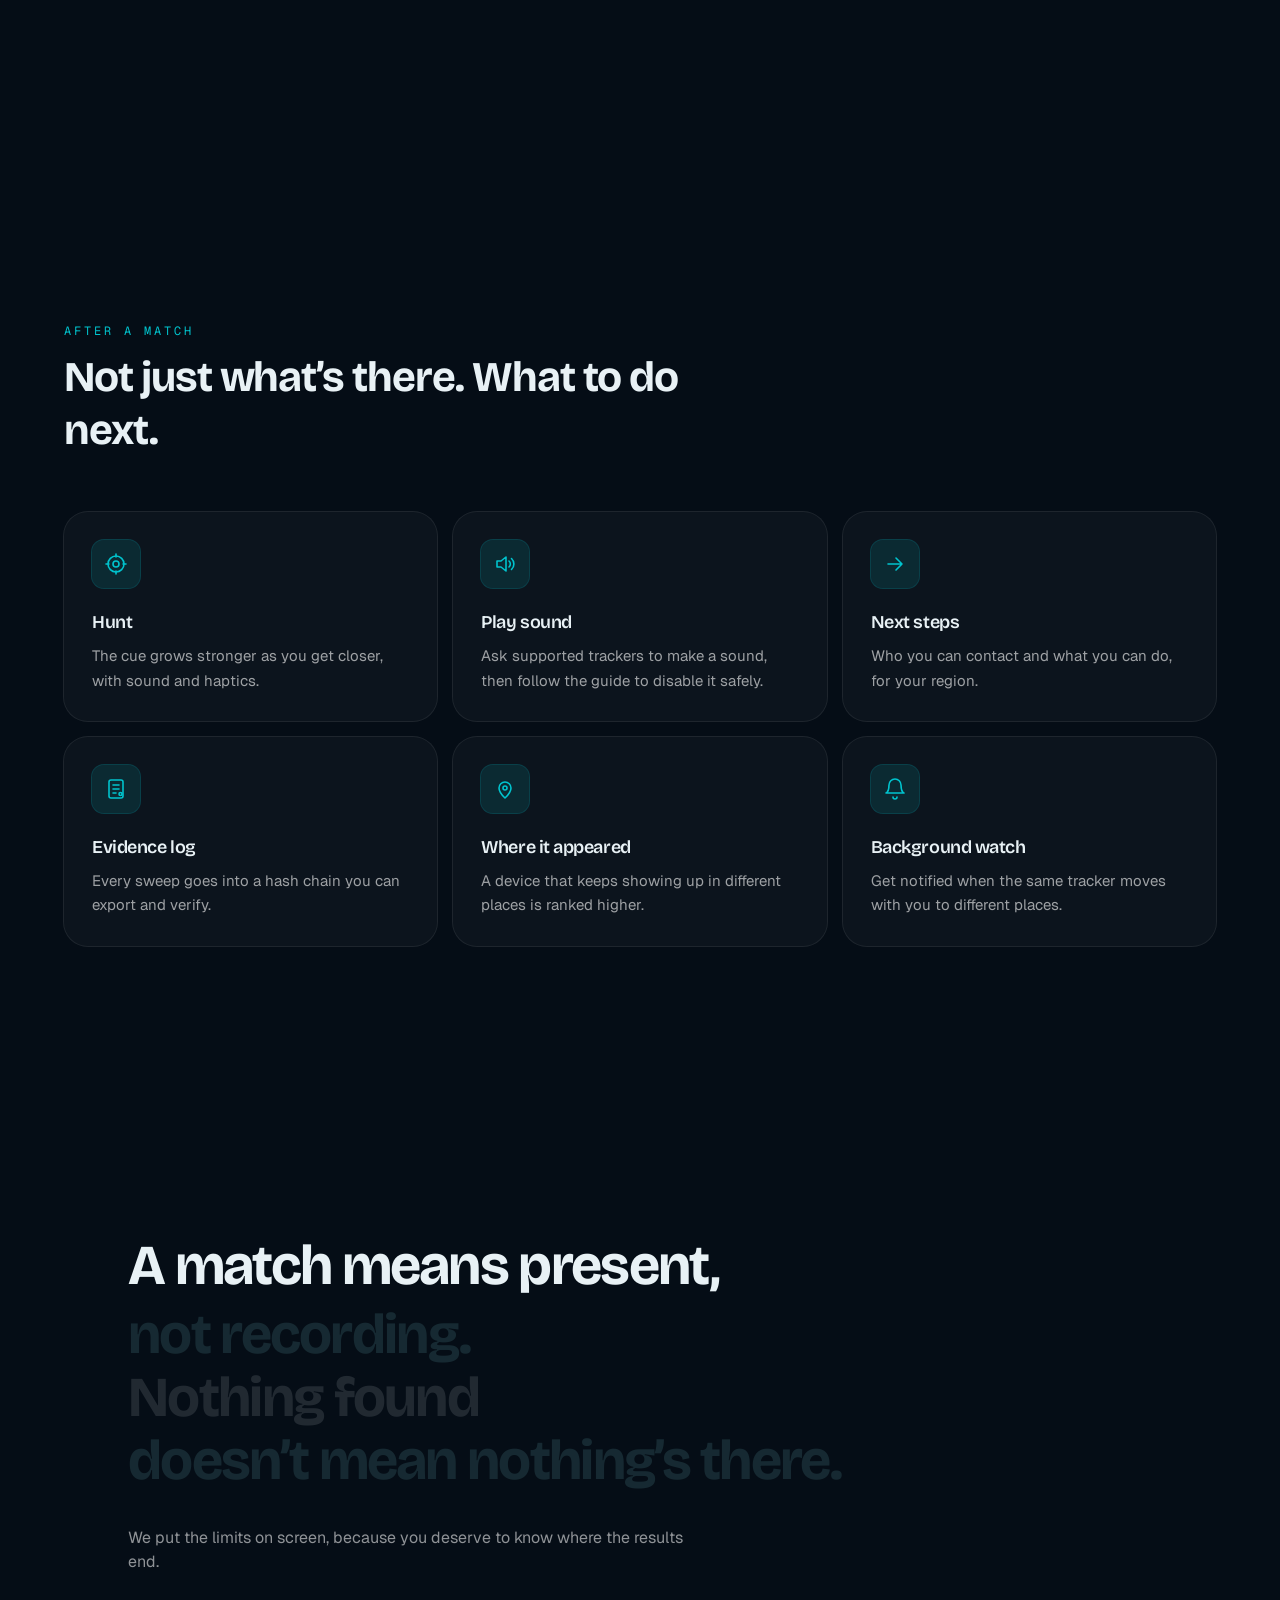
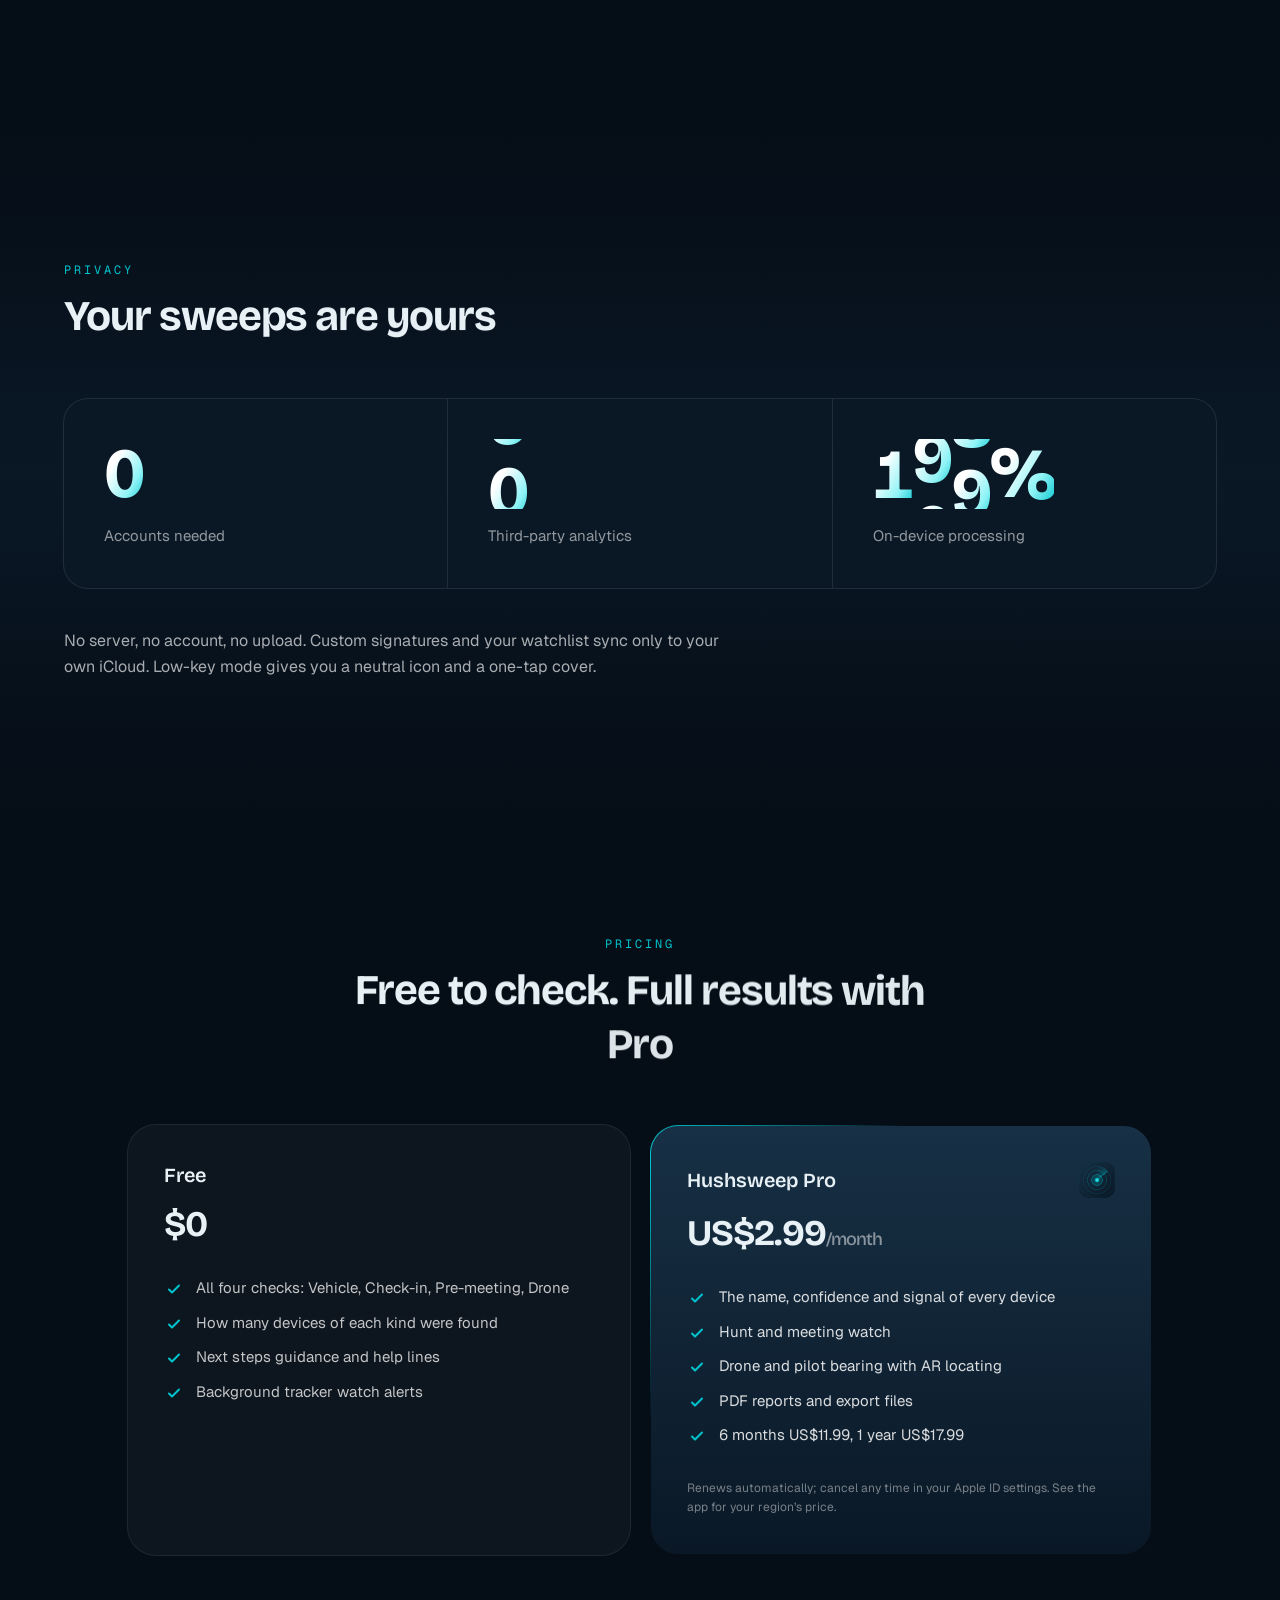
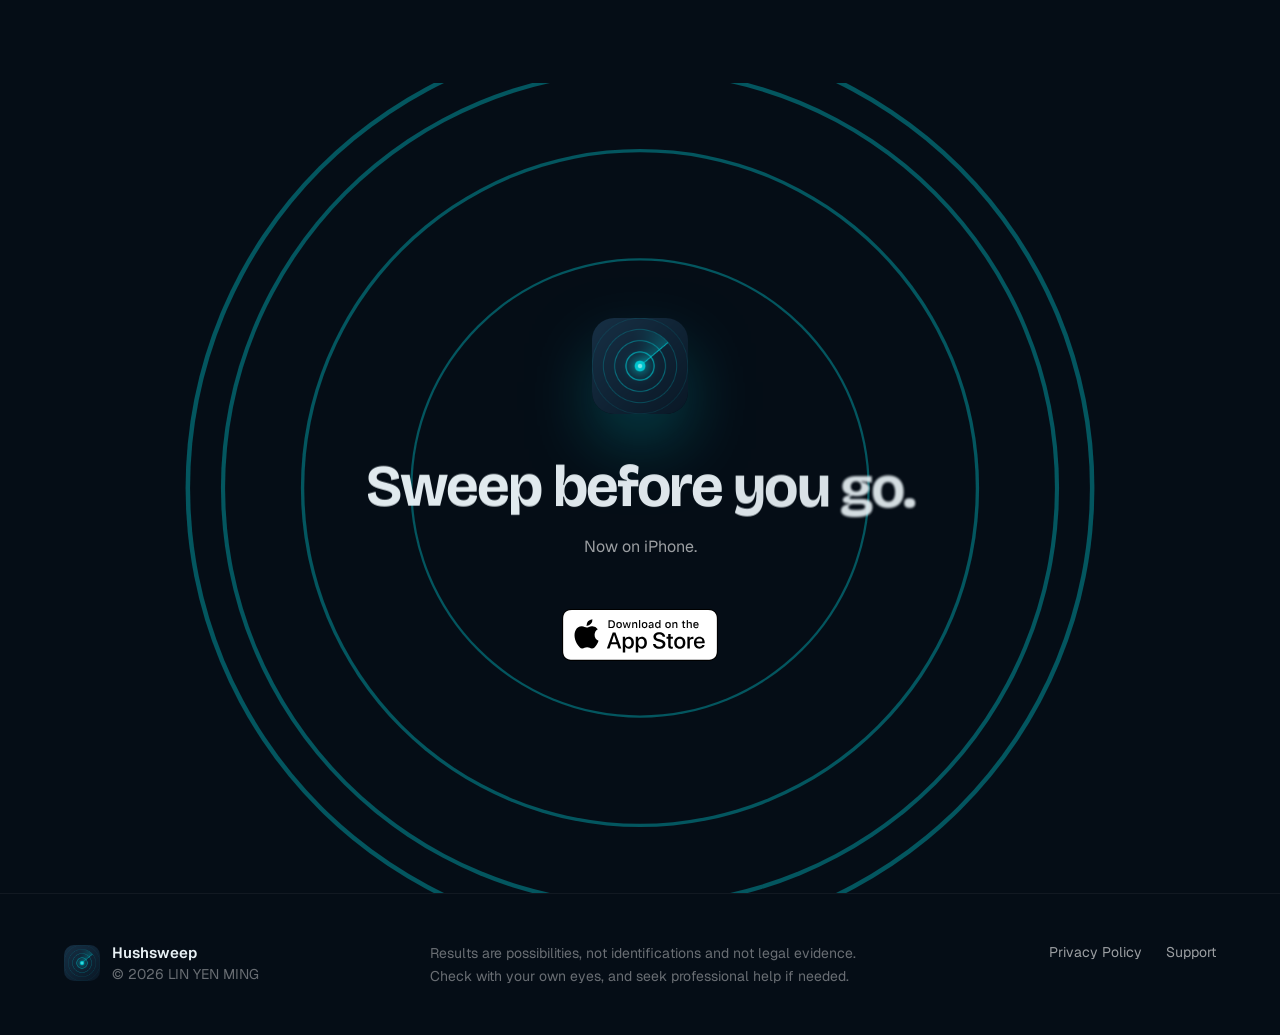
==== commit e8b98a61: "Website: f5c60eb 2026-11-15" ====
--- a/docs/index.html
+++ b/docs/index.html
@@ -27,7 +27,7 @@
     <link rel="preconnect" href="https://fonts.googleapis.com" />
     <link rel="preconnect" href="https://fonts.gstatic.com" crossorigin />
     <link href="https://fonts.googleapis.com/css2?family=Bricolage+Grotesque:opsz,wght@12..96,500..800&family=Geist:wght@400;500;600&family=Geist+Mono:wght@400;500&family=Noto+Sans+TC:wght@400;500;700&family=Noto+Sans+JP:wght@400;500;700&display=swap" rel="stylesheet" />
-    <script type="module" crossorigin src="./assets/index-Dj5oI8Zr.js"></script>
+    <script type="module" crossorigin src="./assets/index-CmCFA2s-.js"></script>
     <link rel="modulepreload" crossorigin href="./assets/gsap-usW-n9ON.js">
     <link rel="modulepreload" crossorigin href="./assets/react-C9H1FfiJ.js">
     <link rel="modulepreload" crossorigin href="./assets/motion-DQWAcm2H.js">
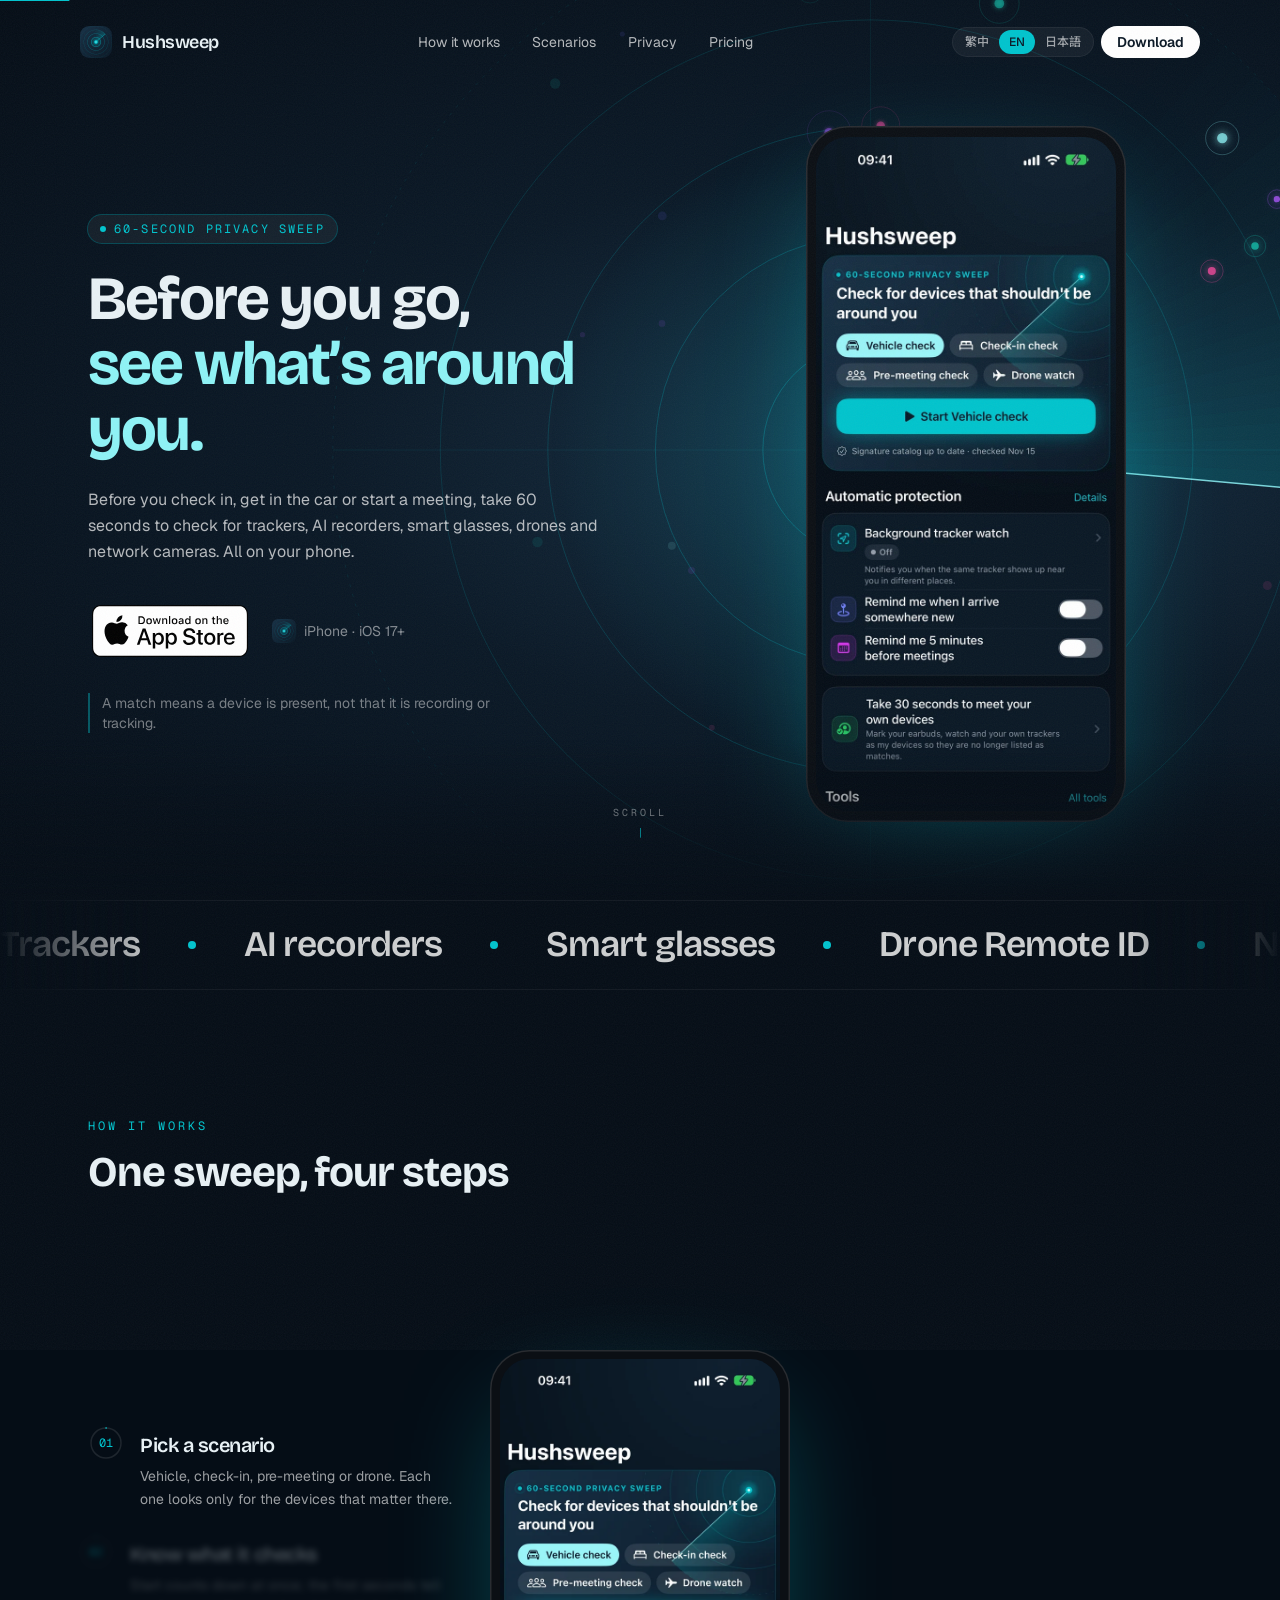
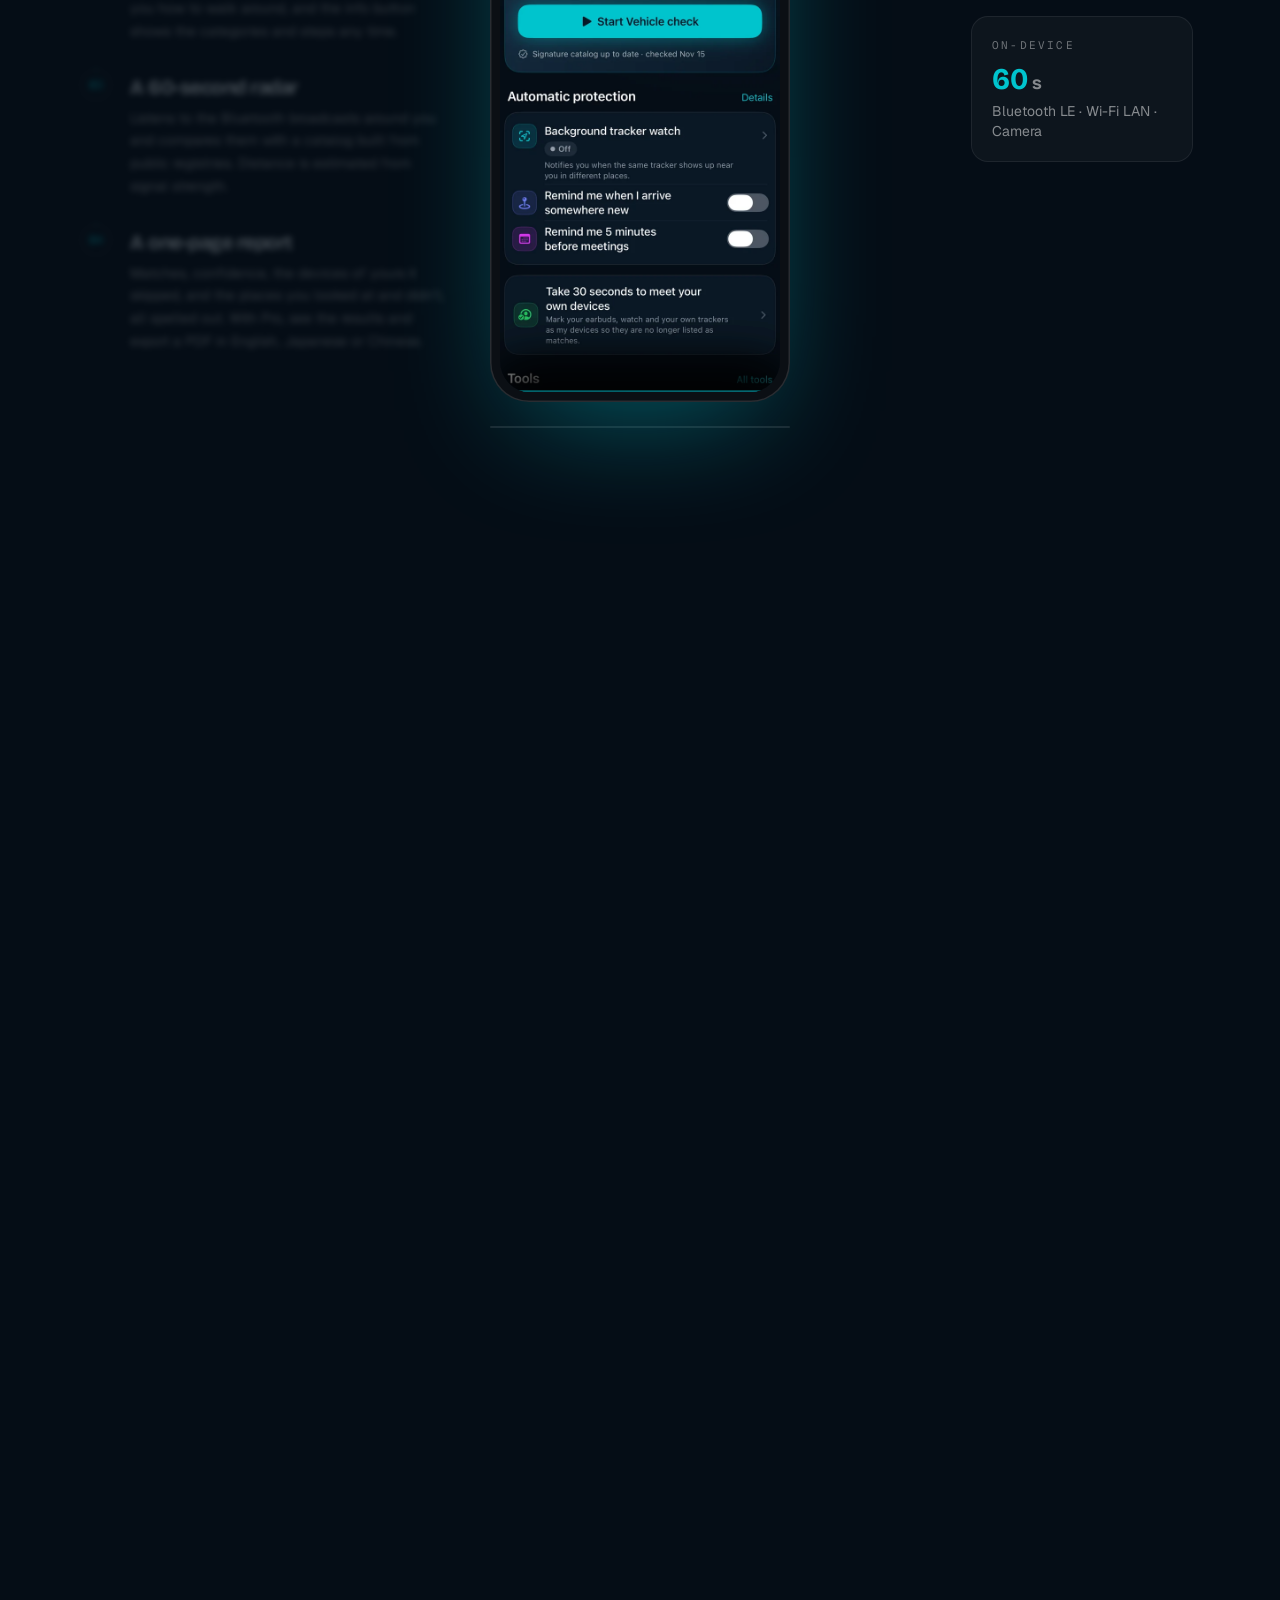
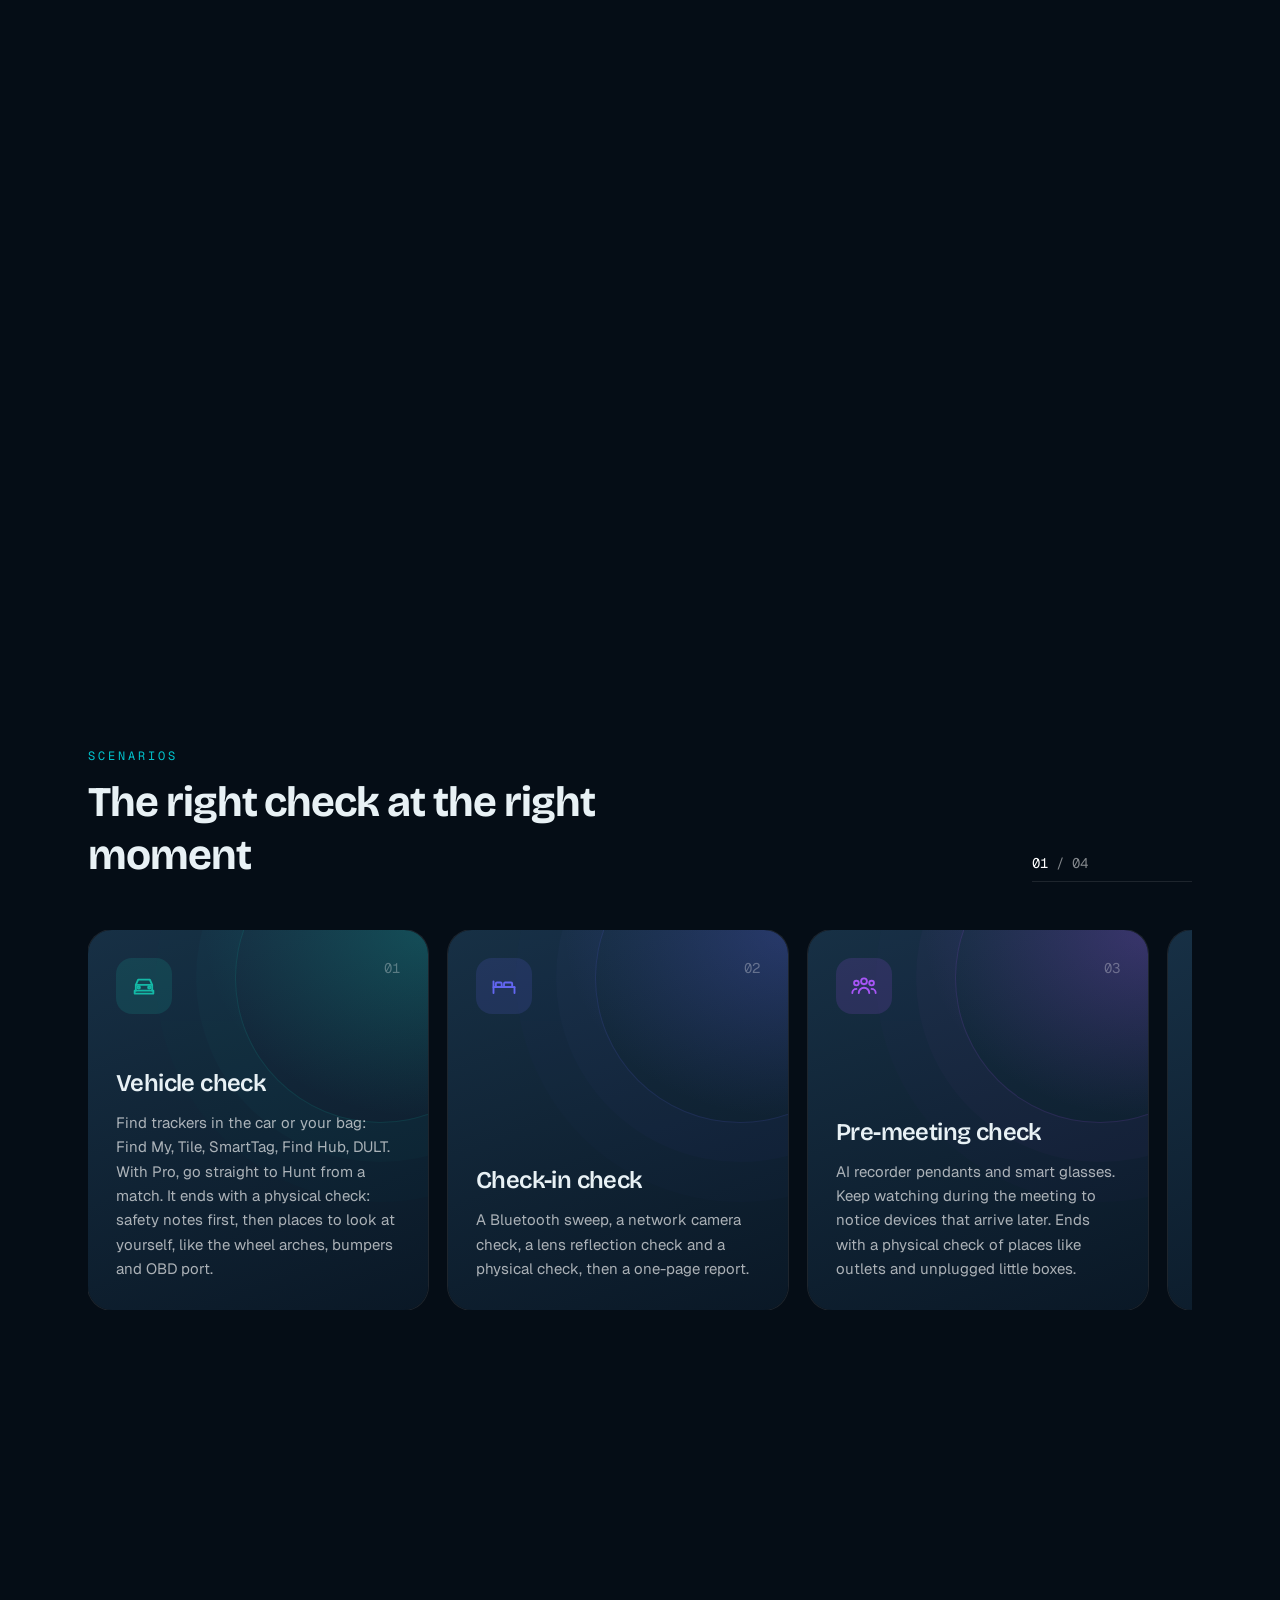
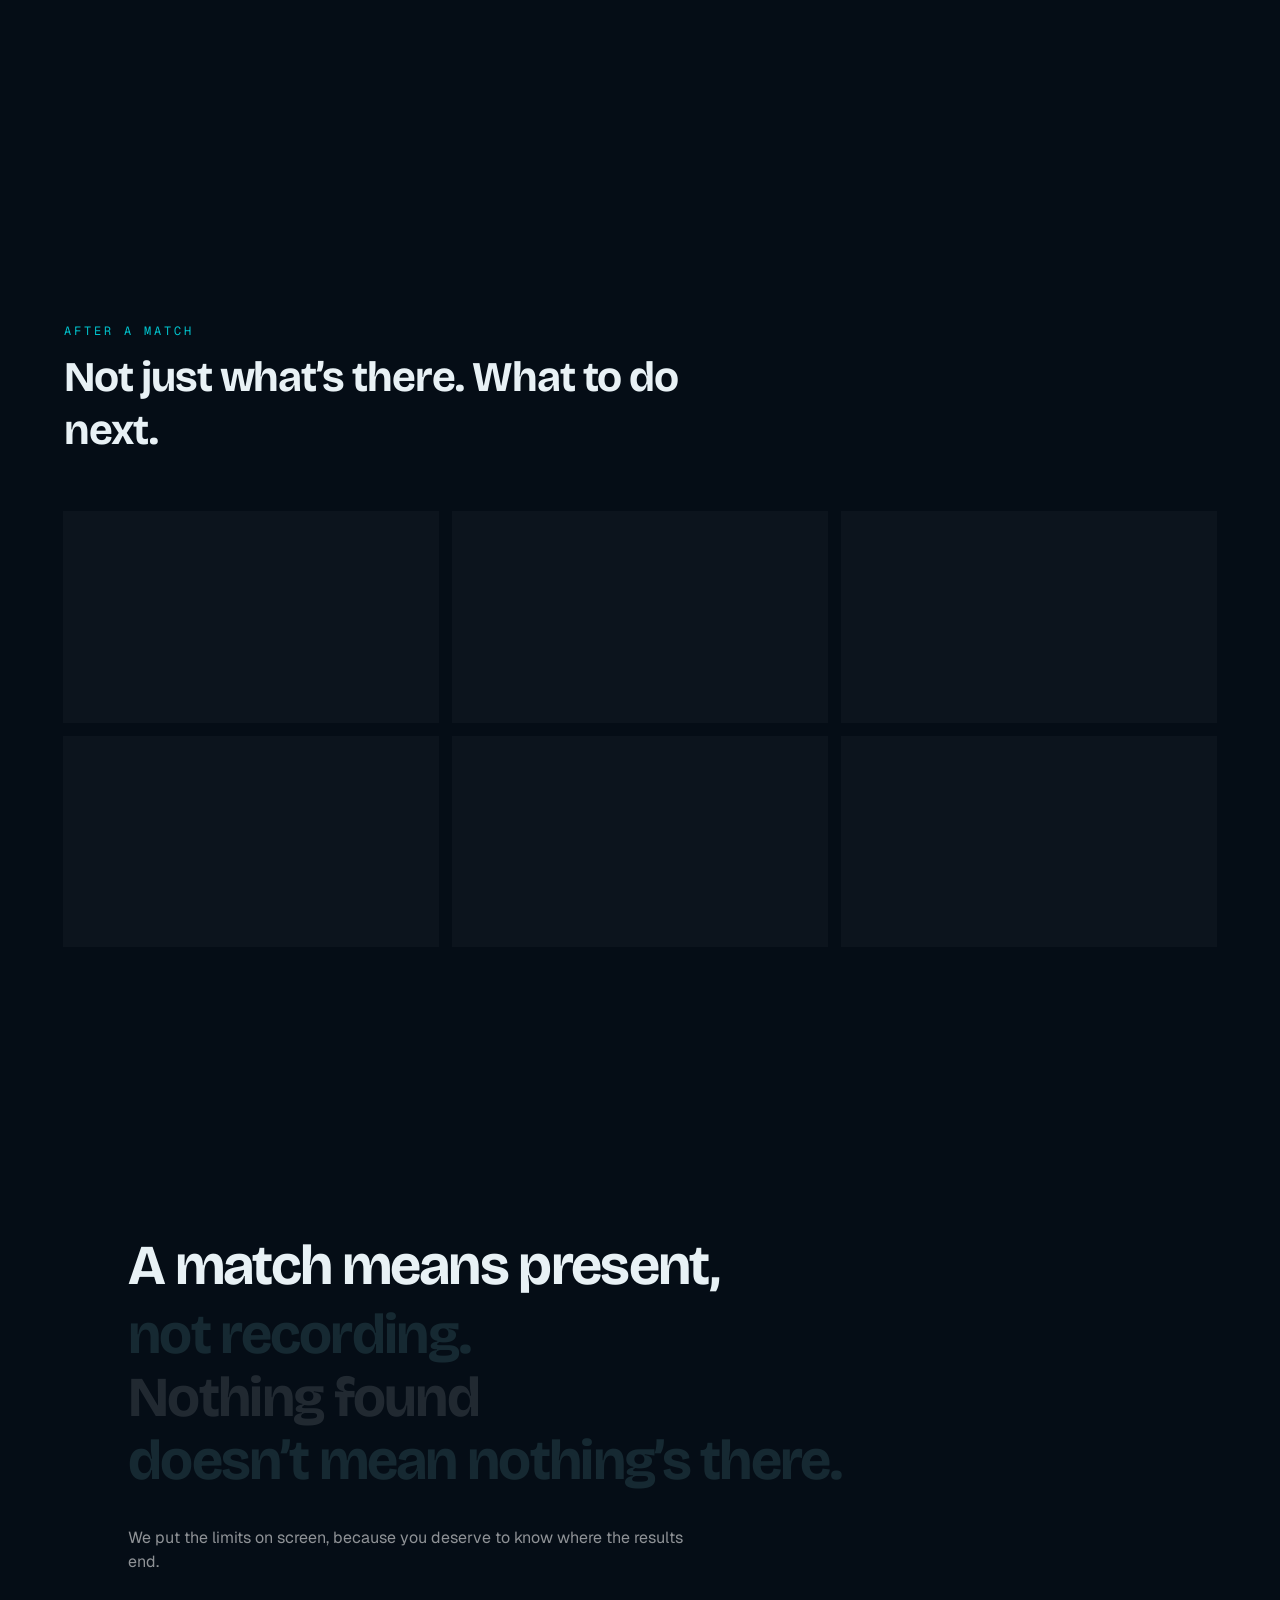
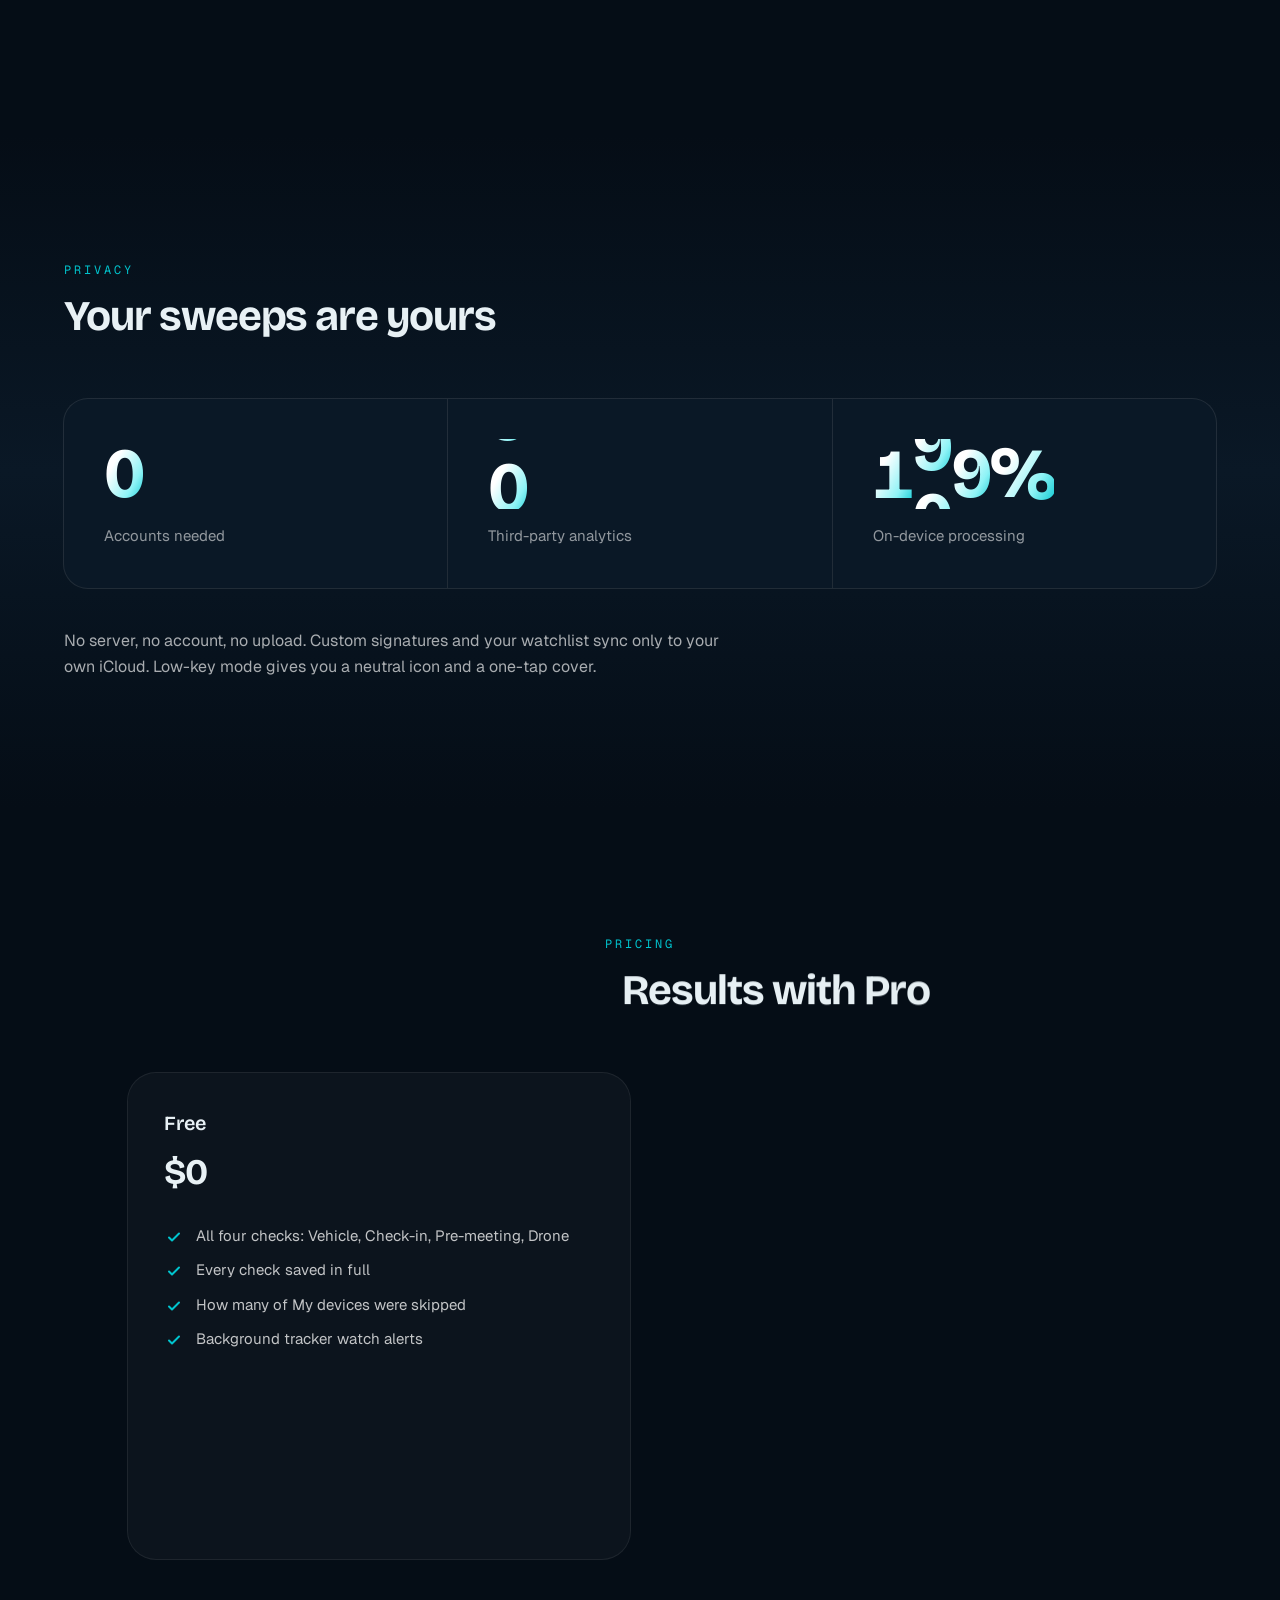
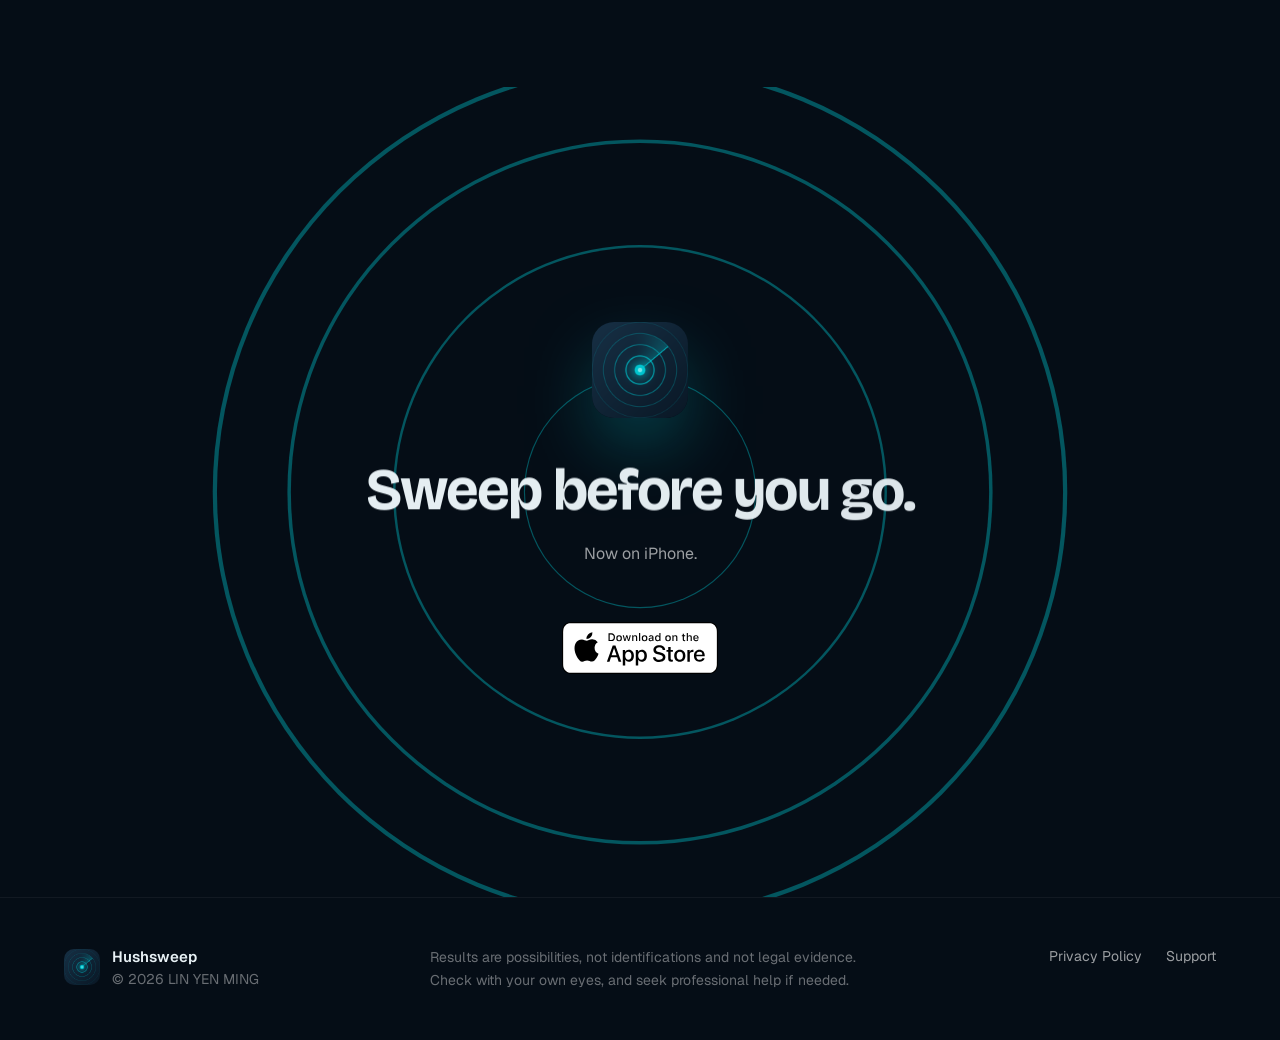
==== commit 8f9aed2c: "Website: 705e6a4 2026-11-26" ====
--- a/docs/index.html
+++ b/docs/index.html
@@ -27,7 +27,7 @@
     <link rel="preconnect" href="https://fonts.googleapis.com" />
     <link rel="preconnect" href="https://fonts.gstatic.com" crossorigin />
     <link href="https://fonts.googleapis.com/css2?family=Bricolage+Grotesque:opsz,wght@12..96,500..800&family=Geist:wght@400;500;600&family=Geist+Mono:wght@400;500&family=Noto+Sans+TC:wght@400;500;700&family=Noto+Sans+JP:wght@400;500;700&display=swap" rel="stylesheet" />
-    <script type="module" crossorigin src="./assets/index-CmCFA2s-.js"></script>
+    <script type="module" crossorigin src="./assets/index-Bu86DHZU.js"></script>
     <link rel="modulepreload" crossorigin href="./assets/gsap-usW-n9ON.js">
     <link rel="modulepreload" crossorigin href="./assets/react-C9H1FfiJ.js">
     <link rel="modulepreload" crossorigin href="./assets/motion-DQWAcm2H.js">
